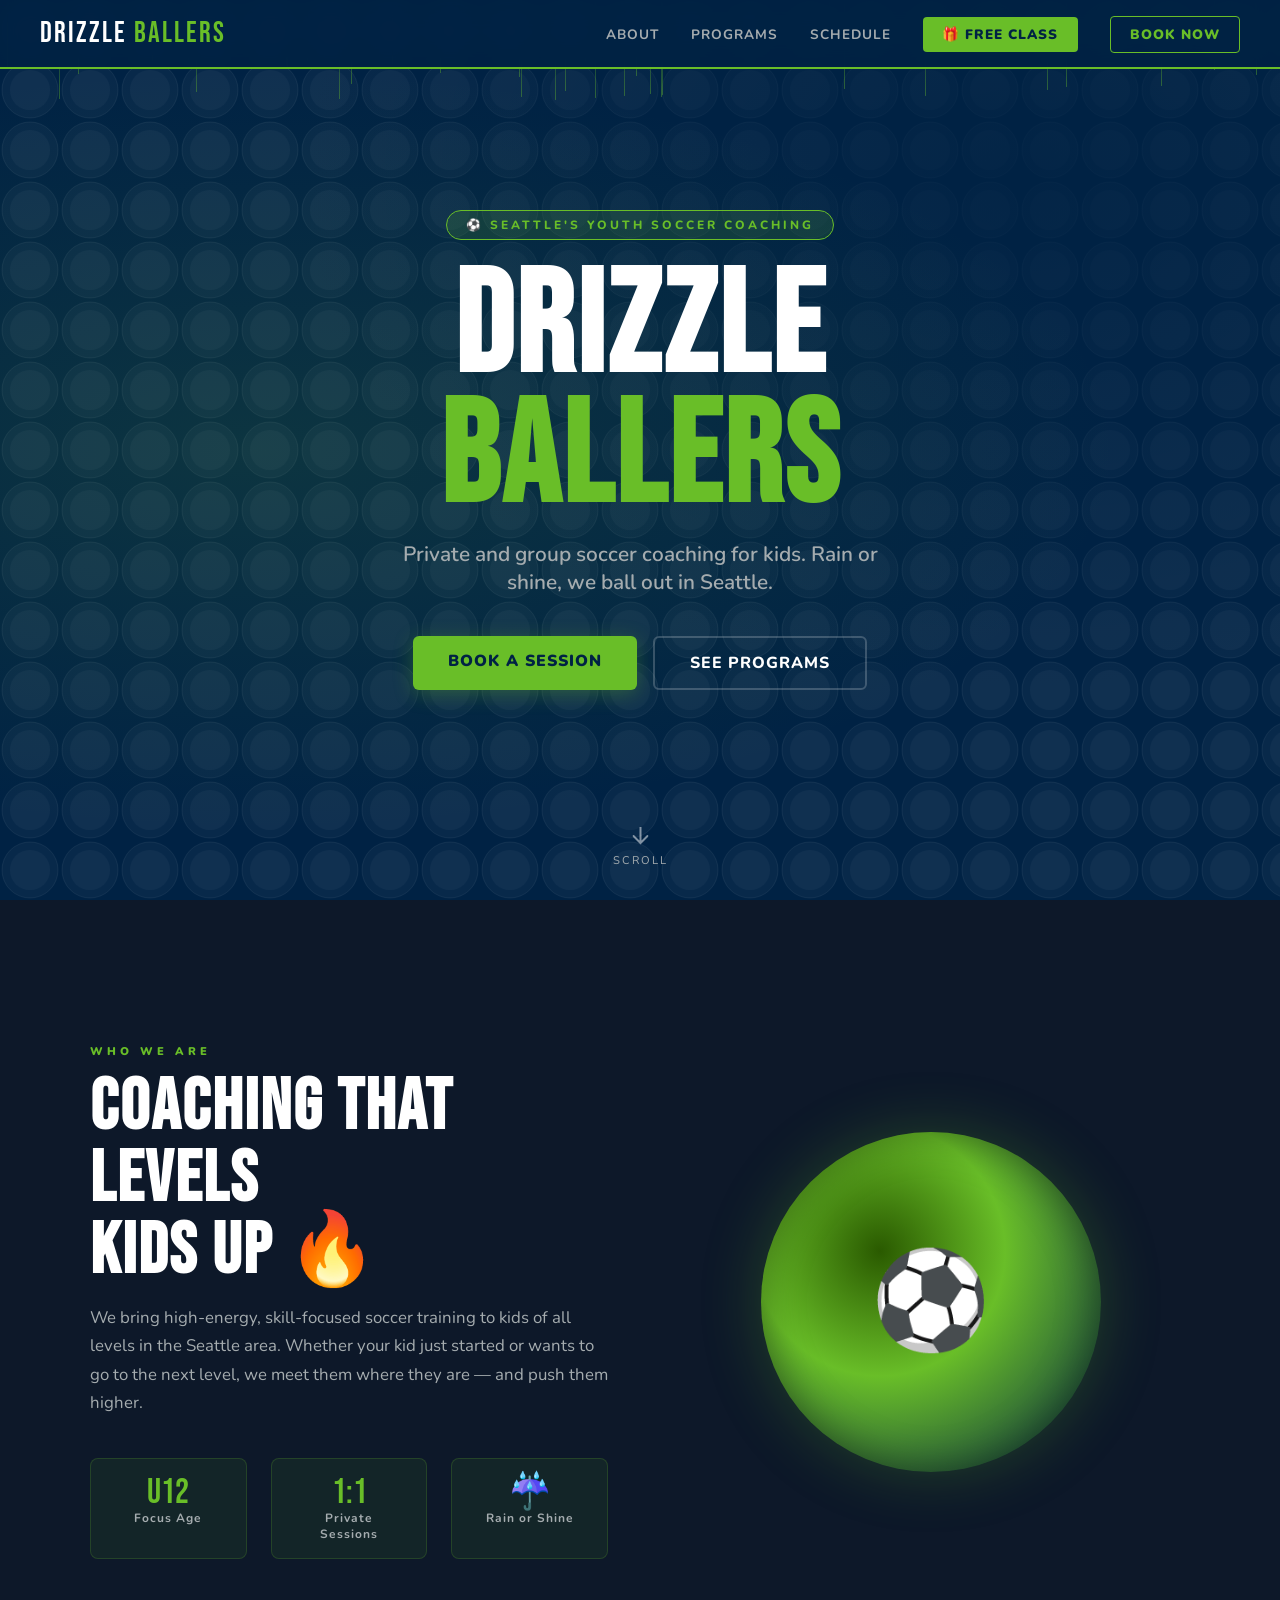
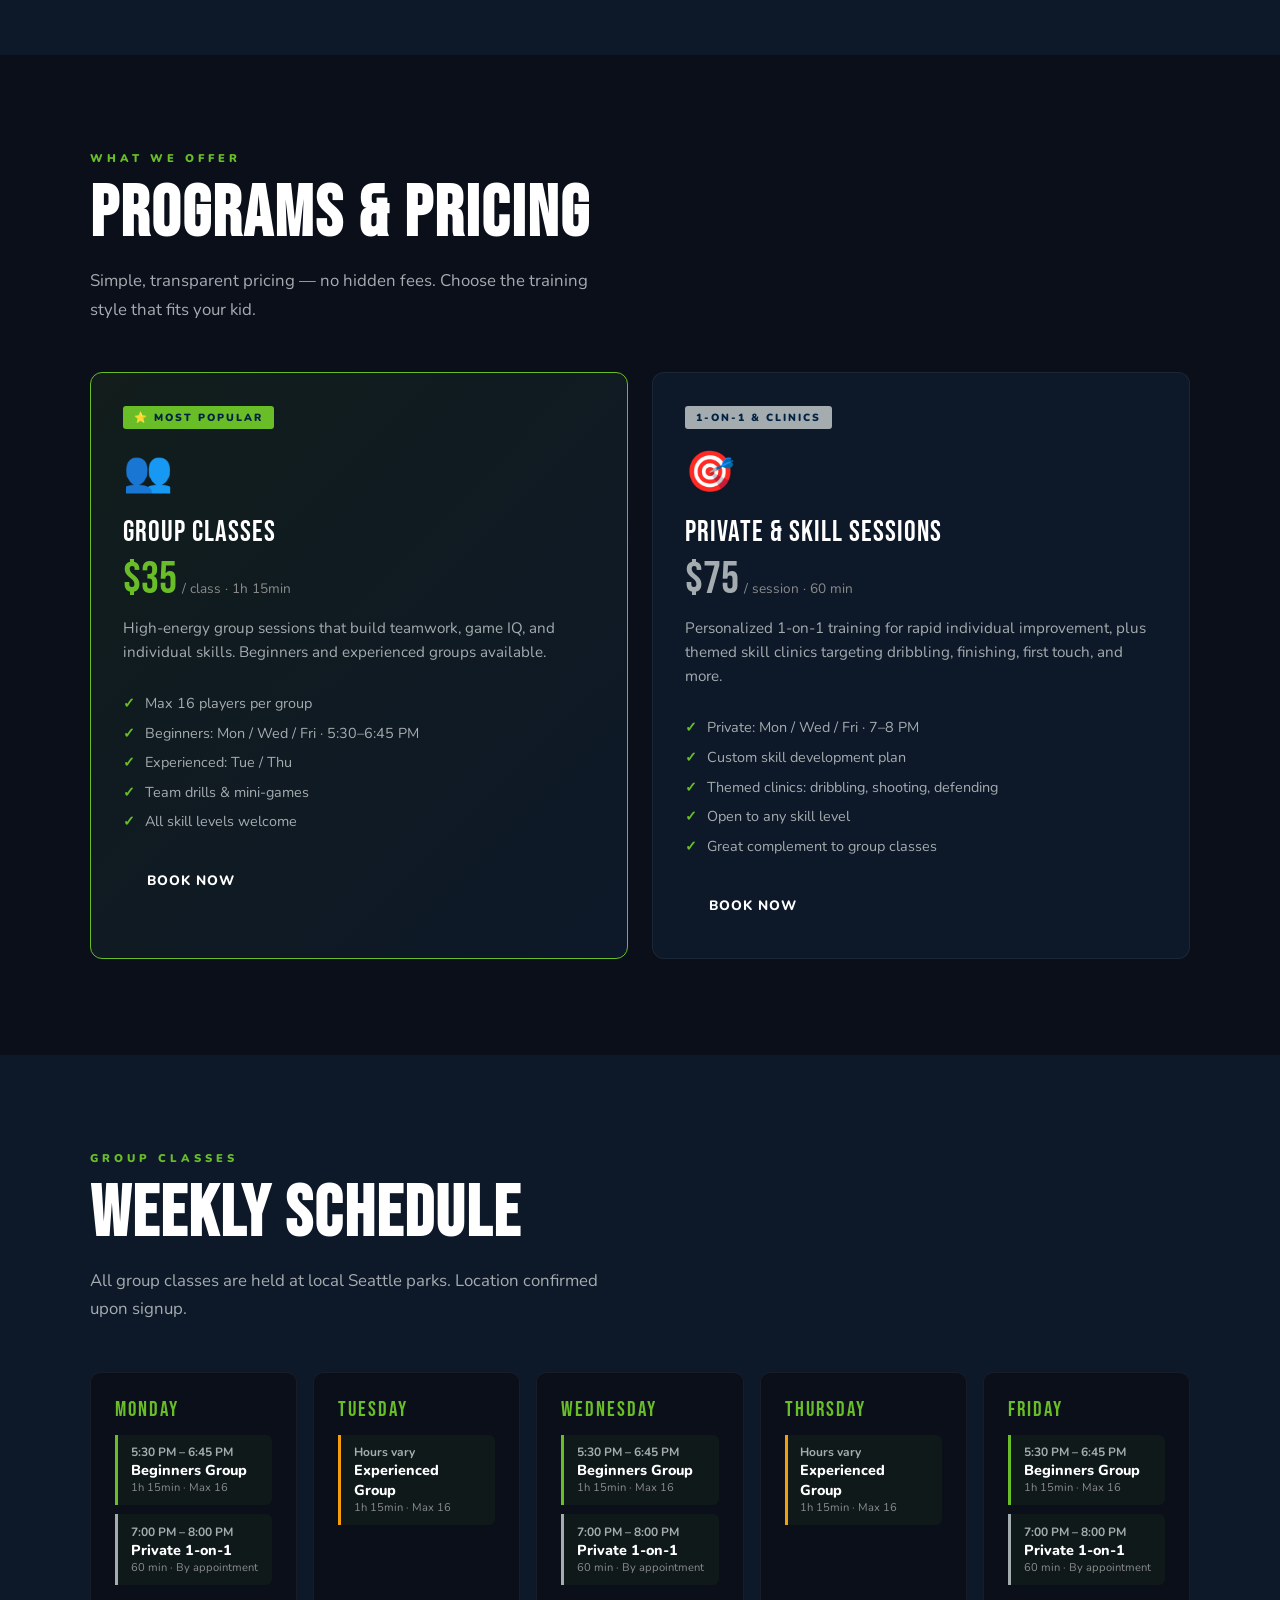
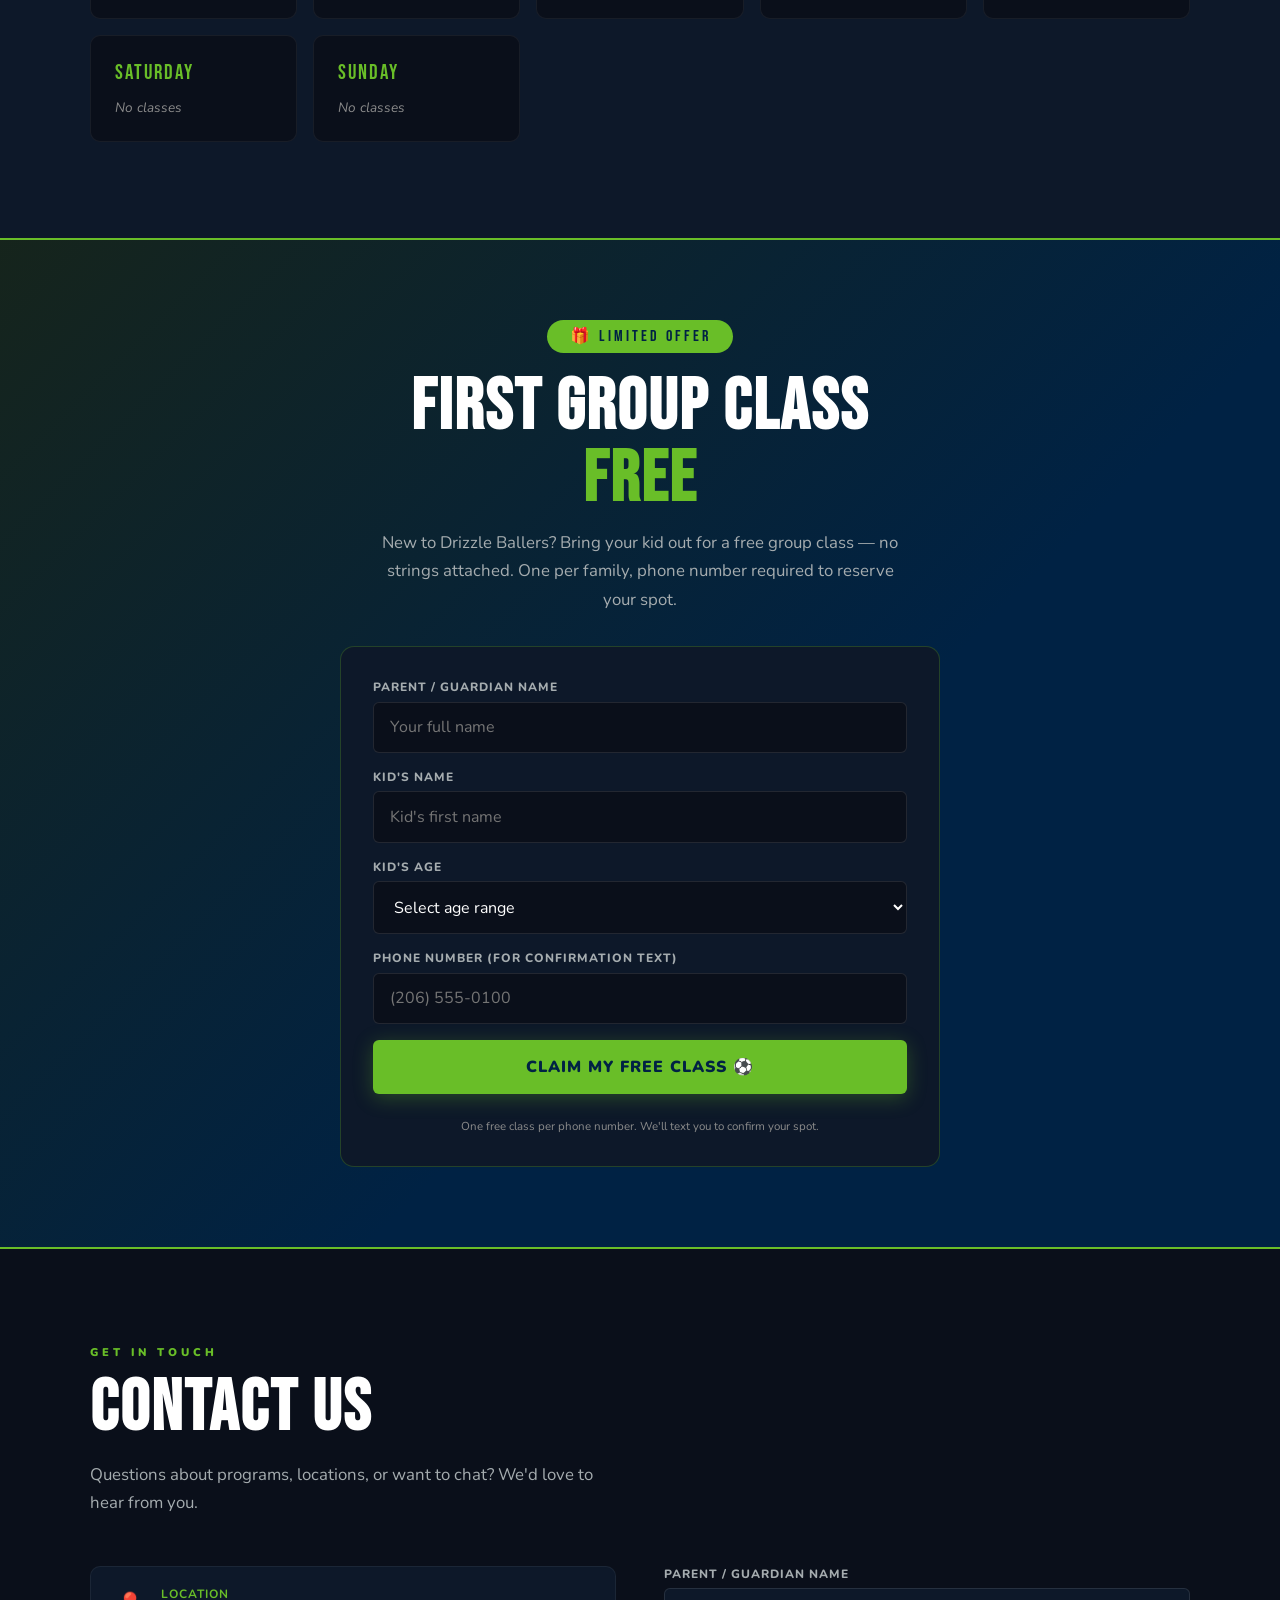
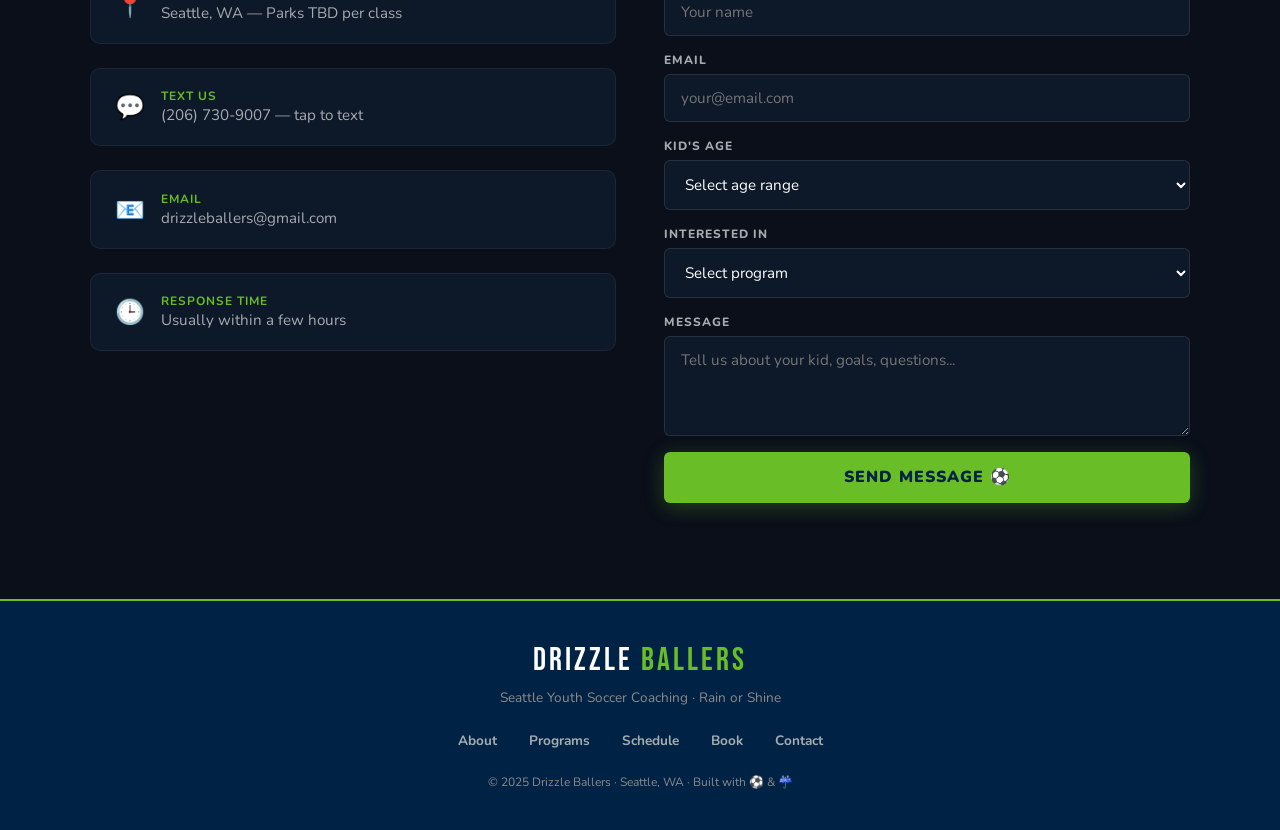
==== index.html @ 556df8e4 "editing private" ====
<!DOCTYPE html>
<html lang="en">
<head>
<meta charset="UTF-8"/>
<meta name="viewport" content="width=device-width, initial-scale=1.0"/>
<title>Drizzle Ballers | Seattle Soccer Coaching</title>
<link href="https://fonts.googleapis.com/css2?family=Bebas+Neue&family=Nunito:wght@400;600;700;800;900&display=swap" rel="stylesheet"/>
<style>
  :root {
    --navy: #002244;
    --green: #69BE28;
    --gray: #8B8B8B;
    --silver: #A5ACAF;
    --white: #FFFFFF;
    --dark: #0a0f1a;
    --card-bg: #0d1829;
  }

  * { margin: 0; padding: 0; box-sizing: border-box; }

  html { scroll-behavior: smooth; }

  body {
    font-family: 'Nunito', sans-serif;
    background: var(--dark);
    color: var(--white);
    overflow-x: hidden;
  }

  /* ── NAV ── */
  nav {
    position: fixed; top: 0; left: 0; right: 0; z-index: 100;
    display: flex; align-items: center; justify-content: space-between;
    padding: 1rem 2.5rem;
    background: rgba(0,34,68,0.92);
    backdrop-filter: blur(12px);
    border-bottom: 2px solid var(--green);
  }
  .nav-logo {
    font-family: 'Bebas Neue', sans-serif;
    font-size: 1.8rem;
    letter-spacing: 2px;
    color: var(--white);
  }
  .nav-logo span { color: var(--green); }
  .nav-links { display: flex; gap: 2rem; list-style: none; }
  .nav-links a {
    color: var(--silver);
    text-decoration: none;
    font-weight: 700;
    font-size: 0.85rem;
    letter-spacing: 1px;
    text-transform: uppercase;
    transition: color 0.2s;
  }
  .nav-links a:hover { color: var(--green); }
  .nav-cta {
    background: var(--green);
    color: var(--navy) !important;
    padding: 0.5rem 1.2rem;
    border-radius: 4px;
    font-weight: 900 !important;
  }
  .nav-cta:hover { background: #7dd62e !important; color: var(--navy) !important; }

  /* ── HERO ── */
  #hero {
    min-height: 100vh;
    display: flex; align-items: center; justify-content: center;
    position: relative;
    overflow: hidden;
    background: var(--navy);
  }

  .hero-bg {
    position: absolute; inset: 0;
    background:
      radial-gradient(ellipse at 20% 50%, rgba(105,190,40,0.12) 0%, transparent 60%),
      radial-gradient(ellipse at 80% 20%, rgba(0,34,68,0.8) 0%, transparent 50%),
      url("data:image/svg+xml,%3Csvg width='60' height='60' viewBox='0 0 60 60' xmlns='http://www.w3.org/2000/svg'%3E%3Cg fill='none' fill-rule='evenodd'%3E%3Cg fill='%23ffffff' fill-opacity='0.03'%3E%3Ccircle cx='30' cy='30' r='28' stroke='%23ffffff' stroke-opacity='0.05' stroke-width='1'/%3E%3Ccircle cx='30' cy='30' r='20'/%3E%3C/g%3E%3C/g%3E%3C/svg%3E");
  }

  /* animated rain drops */
  .rain {
    position: absolute; inset: 0; pointer-events: none; overflow: hidden;
  }
  .drop {
    position: absolute; width: 1px; background: linear-gradient(to bottom, transparent, rgba(105,190,40,0.4));
    animation: fall linear infinite;
    border-radius: 2px;
  }

  @keyframes fall {
    0% { transform: translateY(-100px); opacity: 0; }
    10% { opacity: 1; }
    90% { opacity: 0.5; }
    100% { transform: translateY(110vh); opacity: 0; }
  }

  .hero-content {
    position: relative; z-index: 2;
    text-align: center;
    padding: 2rem;
    animation: fadeUp 0.8s ease both;
  }

  @keyframes fadeUp {
    from { opacity: 0; transform: translateY(30px); }
    to { opacity: 1; transform: translateY(0); }
  }

  .hero-badge {
    display: inline-block;
    background: rgba(105,190,40,0.15);
    border: 1px solid var(--green);
    color: var(--green);
    font-size: 0.75rem;
    font-weight: 800;
    letter-spacing: 3px;
    text-transform: uppercase;
    padding: 0.4rem 1.2rem;
    border-radius: 50px;
    margin-bottom: 1.5rem;
    animation: fadeUp 0.8s 0.1s ease both;
  }

  .hero-title {
    font-family: 'Bebas Neue', sans-serif;
    font-size: clamp(4rem, 12vw, 9rem);
    line-height: 0.9;
    letter-spacing: 3px;
    margin-bottom: 1rem;
    animation: fadeUp 0.8s 0.2s ease both;
  }

  .hero-title .green { color: var(--green); }

  .hero-sub {
    font-size: clamp(1rem, 2.5vw, 1.3rem);
    color: var(--silver);
    font-weight: 600;
    max-width: 480px;
    margin: 0 auto 2.5rem;
    animation: fadeUp 0.8s 0.3s ease both;
  }

  .hero-btns {
    display: flex; gap: 1rem; justify-content: center; flex-wrap: wrap;
    animation: fadeUp 0.8s 0.4s ease both;
  }

  .btn-primary {
    background: var(--green);
    color: var(--navy);
    font-weight: 900;
    font-size: 1rem;
    padding: 0.9rem 2.2rem;
    border-radius: 6px;
    text-decoration: none;
    letter-spacing: 1px;
    text-transform: uppercase;
    transition: transform 0.2s, box-shadow 0.2s;
    box-shadow: 0 4px 20px rgba(105,190,40,0.3);
  }
  .btn-primary:hover { transform: translateY(-2px); box-shadow: 0 8px 30px rgba(105,190,40,0.45); }

  .btn-secondary {
    background: transparent;
    color: var(--white);
    font-weight: 800;
    font-size: 1rem;
    padding: 0.9rem 2.2rem;
    border-radius: 6px;
    text-decoration: none;
    letter-spacing: 1px;
    text-transform: uppercase;
    border: 2px solid rgba(255,255,255,0.2);
    transition: border-color 0.2s;
  }
  .btn-secondary:hover { border-color: var(--silver); }

  .hero-scroll {
    position: absolute; bottom: 2rem; left: 50%; transform: translateX(-50%);
    display: flex; flex-direction: column; align-items: center; gap: 0.4rem;
    color: var(--silver); font-size: 0.7rem; letter-spacing: 2px; text-transform: uppercase;
    animation: bounce 2s infinite;
  }
  @keyframes bounce {
    0%, 100% { transform: translateX(-50%) translateY(0); }
    50% { transform: translateX(-50%) translateY(6px); }
  }
  .hero-scroll svg { opacity: 0.5; }

  /* ── SECTION BASE ── */
  section { padding: 6rem 2rem; }
  .section-label {
    font-size: 0.7rem;
    font-weight: 900;
    letter-spacing: 4px;
    text-transform: uppercase;
    color: var(--green);
    margin-bottom: 0.8rem;
  }
  .section-title {
    font-family: 'Bebas Neue', sans-serif;
    font-size: clamp(2.5rem, 6vw, 4.5rem);
    line-height: 1;
    letter-spacing: 2px;
    margin-bottom: 1rem;
  }
  .section-sub {
    color: var(--silver);
    font-size: 1.05rem;
    max-width: 520px;
    line-height: 1.7;
  }
  .container { max-width: 1100px; margin: 0 auto; }

  /* ── ABOUT ── */
  #about { background: var(--card-bg); }
  .about-grid {
    display: grid;
    grid-template-columns: 1fr 1fr;
    gap: 4rem;
    align-items: center;
    margin-top: 3rem;
  }
  .about-visual {
    position: relative;
  }
  .about-ball {
    width: 100%;
    max-width: 340px;
    aspect-ratio: 1;
    border-radius: 50%;
    background: radial-gradient(circle at 35% 35%, #2a5a00, #69BE28 40%, #002244);
    display: flex; align-items: center; justify-content: center;
    font-size: 6rem;
    box-shadow: 0 0 60px rgba(105,190,40,0.25), inset 0 0 40px rgba(0,0,0,0.4);
    margin: 0 auto;
    position: relative;
    animation: spin-slow 20s linear infinite;
  }
  @keyframes spin-slow {
    from { transform: rotate(0deg); }
    to { transform: rotate(360deg); }
  }
  .about-stat-strip {
    display: flex; gap: 1.5rem; margin-top: 2.5rem; flex-wrap: wrap;
  }
  .stat-chip {
    background: rgba(105,190,40,0.08);
    border: 1px solid rgba(105,190,40,0.2);
    border-radius: 8px;
    padding: 1rem 1.5rem;
    text-align: center;
    flex: 1; min-width: 100px;
  }
  .stat-num {
    font-family: 'Bebas Neue', sans-serif;
    font-size: 2.2rem;
    color: var(--green);
    line-height: 1;
  }
  .stat-label { font-size: 0.75rem; color: var(--silver); font-weight: 700; letter-spacing: 1px; }

  /* ── PROGRAMS ── */
  #programs { background: var(--dark); }
  .programs-grid {
    display: grid;
    grid-template-columns: repeat(auto-fit, minmax(300px, 1fr));
    gap: 1.5rem;
    margin-top: 3rem;
  }
  .program-card {
    background: var(--card-bg);
    border: 1px solid rgba(255,255,255,0.06);
    border-radius: 12px;
    padding: 2rem;
    position: relative;
    overflow: hidden;
    transition: transform 0.2s, border-color 0.2s;
  }
  .program-card:hover { transform: translateY(-4px); border-color: rgba(105,190,40,0.3); }
  .program-card.featured {
    border-color: var(--green);
    background: linear-gradient(135deg, rgba(105,190,40,0.08), var(--card-bg));
  }
  .program-tag {
    display: inline-block;
    background: var(--green);
    color: var(--navy);
    font-size: 0.65rem;
    font-weight: 900;
    letter-spacing: 2px;
    text-transform: uppercase;
    padding: 0.25rem 0.7rem;
    border-radius: 3px;
    margin-bottom: 1rem;
  }
  .program-tag.gray { background: var(--silver); }
  .program-icon { font-size: 2.5rem; margin-bottom: 1rem; }
  .program-name {
    font-family: 'Bebas Neue', sans-serif;
    font-size: 1.8rem;
    letter-spacing: 1px;
    margin-bottom: 0.5rem;
  }
  .program-desc { color: var(--silver); font-size: 0.95rem; line-height: 1.6; margin-bottom: 1.5rem; }
  .program-features { list-style: none; margin-bottom: 1.5rem; }
  .program-features li {
    color: var(--silver);
    font-size: 0.9rem;
    padding: 0.3rem 0;
    padding-left: 1.4rem;
    position: relative;
  }
  .program-features li::before { content: '✓'; position: absolute; left: 0; color: var(--green); font-weight: 900; }

  /* ── SCHEDULE ── */
  #schedule { background: var(--card-bg); }
  .schedule-grid {
    display: grid;
    grid-template-columns: repeat(auto-fit, minmax(200px, 1fr));
    gap: 1rem;
    margin-top: 3rem;
  }
  .schedule-day {
    background: var(--dark);
    border: 1px solid rgba(255,255,255,0.06);
    border-radius: 10px;
    padding: 1.5rem;
    transition: border-color 0.2s;
  }
  .schedule-day:hover { border-color: rgba(105,190,40,0.3); }
  .day-name {
    font-family: 'Bebas Neue', sans-serif;
    font-size: 1.3rem;
    letter-spacing: 2px;
    color: var(--green);
    margin-bottom: 0.8rem;
  }
  .class-slot {
    background: rgba(105,190,40,0.06);
    border-left: 3px solid var(--green);
    padding: 0.6rem 0.8rem;
    border-radius: 0 6px 6px 0;
    margin-bottom: 0.6rem;
  }
  .slot-time { font-size: 0.75rem; color: var(--silver); font-weight: 700; }
  .slot-name { font-size: 0.9rem; font-weight: 800; }
  .slot-age { font-size: 0.7rem; color: var(--gray); }
  .no-class { color: var(--gray); font-size: 0.85rem; font-style: italic; }

  /* ── PRICING ── */
  #pricing { background: var(--dark); }
  .pricing-grid {
    display: grid;
    grid-template-columns: repeat(auto-fit, minmax(260px, 1fr));
    gap: 1.5rem;
    margin-top: 3rem;
  }
  .pricing-card {
    background: var(--card-bg);
    border: 1px solid rgba(255,255,255,0.06);
    border-radius: 12px;
    padding: 2rem;
    text-align: center;
    position: relative;
    transition: transform 0.2s, border-color 0.2s;
  }
  .pricing-card:hover { transform: translateY(-4px); }
  .pricing-card.popular {
    border-color: var(--green);
    background: linear-gradient(135deg, rgba(105,190,40,0.1), var(--card-bg));
  }
  .popular-badge {
    position: absolute; top: -12px; left: 50%; transform: translateX(-50%);
    background: var(--green); color: var(--navy);
    font-size: 0.65rem; font-weight: 900; letter-spacing: 2px; text-transform: uppercase;
    padding: 0.25rem 1rem; border-radius: 50px;
  }
  .pricing-name {
    font-family: 'Bebas Neue', sans-serif;
    font-size: 1.6rem; letter-spacing: 2px;
    margin-bottom: 0.5rem;
  }
  .pricing-price {
    font-family: 'Bebas Neue', sans-serif;
    font-size: 3.5rem;
    color: var(--green);
    line-height: 1;
    margin-bottom: 0.3rem;
  }
  .pricing-price span { font-size: 1.5rem; }
  .pricing-period { color: var(--gray); font-size: 0.8rem; margin-bottom: 1.5rem; }
  .pricing-list { list-style: none; margin-bottom: 2rem; text-align: left; }
  .pricing-list li {
    padding: 0.4rem 0;
    padding-left: 1.4rem;
    position: relative;
    color: var(--silver);
    font-size: 0.9rem;
  }
  .pricing-list li::before { content: '⚽'; position: absolute; left: 0; font-size: 0.75rem; top: 0.45rem; }

  /* ── BOOKING ── */
  #book { background: var(--card-bg); }
  .book-inner {
    margin-top: 3rem;
    background: var(--dark);
    border: 1px solid rgba(105,190,40,0.2);
    border-radius: 16px;
    padding: 2.5rem;
    max-width: 720px;
  }
  .calendly-placeholder {
    background: rgba(105,190,40,0.04);
    border: 2px dashed rgba(105,190,40,0.3);
    border-radius: 10px;
    padding: 4rem 2rem;
    text-align: center;
    color: var(--silver);
  }
  .calendly-placeholder .icon { font-size: 3rem; margin-bottom: 1rem; }
  .calendly-placeholder p { margin-bottom: 1.5rem; line-height: 1.6; }

  /* ── CONTACT ── */
  #contact { background: var(--dark); }
  .contact-grid {
    display: grid;
    grid-template-columns: 1fr 1fr;
    gap: 3rem;
    margin-top: 3rem;
    align-items: start;
  }
  .contact-info { display: flex; flex-direction: column; gap: 1.5rem; }
  .contact-item {
    display: flex; align-items: center; gap: 1rem;
    padding: 1.2rem 1.5rem;
    background: var(--card-bg);
    border: 1px solid rgba(255,255,255,0.06);
    border-radius: 10px;
    transition: border-color 0.2s;
  }
  .contact-item:hover { border-color: rgba(105,190,40,0.3); }
  .contact-icon { font-size: 1.5rem; }
  .contact-text strong { display: block; font-size: 0.75rem; color: var(--green); letter-spacing: 1px; text-transform: uppercase; }
  .contact-text span { font-size: 0.95rem; color: var(--silver); }

  .contact-form { display: flex; flex-direction: column; gap: 1rem; }
  .form-group { display: flex; flex-direction: column; gap: 0.4rem; }
  .form-group label { font-size: 0.75rem; font-weight: 800; letter-spacing: 1px; text-transform: uppercase; color: var(--silver); }
  .form-group input,
  .form-group textarea,
  .form-group select {
    background: var(--card-bg);
    border: 1px solid rgba(255,255,255,0.1);
    border-radius: 6px;
    padding: 0.8rem 1rem;
    color: var(--white);
    font-family: 'Nunito', sans-serif;
    font-size: 0.95rem;
    transition: border-color 0.2s;
    outline: none;
  }
  .form-group input:focus,
  .form-group textarea:focus,
  .form-group select:focus { border-color: var(--green); }
  .form-group select option { background: var(--card-bg); }
  .form-group textarea { resize: vertical; min-height: 100px; }

  /* ── BOOK TABS ── */
  .book-tabs {
    display: flex; gap: 0.75rem; flex-wrap: wrap;
    margin: 2.5rem 0 0;
  }
  .book-tab {
    background: var(--card-bg);
    border: 1px solid rgba(255,255,255,0.08);
    color: var(--silver);
    padding: 0.7rem 1.3rem;
    border-radius: 8px;
    font-family: 'Nunito', sans-serif;
    font-size: 0.88rem;
    font-weight: 800;
    cursor: pointer;
    transition: all 0.2s;
    letter-spacing: 0.3px;
  }
  .book-tab:hover { border-color: var(--green); color: var(--white); }
  .book-tab.active { background: var(--green); color: var(--navy); border-color: var(--green); }


  .tab-panel { margin-top: 1.5rem; }
  .tab-info {
    background: var(--card-bg);
    border: 1px solid rgba(255,255,255,0.06);
    border-radius: 10px;
    padding: 1.2rem 1.5rem;
    margin-bottom: 1rem;
    display: flex; align-items: center; gap: 1.2rem; flex-wrap: wrap;
  }
  .tab-badge {
    background: rgba(105,190,40,0.1);
    border: 1px solid rgba(105,190,40,0.25);
    color: var(--green);
    font-size: 0.75rem;
    font-weight: 800;
    letter-spacing: 0.5px;
    padding: 0.3rem 0.9rem;
    border-radius: 50px;
    white-space: nowrap;
  }
  .tab-info p { color: var(--silver); font-size: 0.9rem; line-height: 1.5; }



  /* ── LEVEL SELECTOR ── */
  .level-btn {
    flex: 1; min-width: 140px;
    background: var(--card-bg);
    border: 1px solid rgba(255,255,255,0.08);
    border-radius: 10px;
    color: var(--silver);
    padding: 1rem 0.8rem;
    font-family: 'Nunito', sans-serif;
    font-size: 0.9rem;
    font-weight: 800;
    cursor: pointer;
    transition: all 0.2s;
    line-height: 1.3;
  }
  .level-btn:hover { border-color: var(--green); color: var(--white); }
  .level-btn.active {
    background: rgba(105,190,40,0.12);
    border-color: var(--green);
    color: var(--green);
  }

  /* ── BOOKING STEPS ── */
  .booking-step {
    animation: fadeIn 0.3s ease;
  }
  @keyframes fadeIn {
    from { opacity: 0; transform: translateY(-8px); }
    to { opacity: 1; transform: translateY(0); }
  }

  .summary-box {
    background: var(--dark);
    border: 1px solid rgba(255,255,255,0.06);
    border-radius: 10px;
    padding: 1rem 1.2rem;
    margin-bottom: 1rem;
  }

  /* ── KID COUNTER ── */
  .kid-counter {
    background: rgba(105,190,40,0.06);
    border: 1px solid rgba(105,190,40,0.2);
    border-radius: 10px;
    padding: 1rem 1.2rem;
    margin-top: 1.2rem;
    display: flex;
    align-items: center;
    justify-content: space-between;
    flex-wrap: wrap;
    gap: 0.8rem;
  }
  .kid-counter-label {
    font-size: 0.82rem;
    font-weight: 800;
    color: var(--silver);
    letter-spacing: 0.5px;
    text-transform: uppercase;
  }
  .kid-counter-controls {
    display: flex;
    align-items: center;
    gap: 0.8rem;
  }
  .kc-btn {
    width: 32px; height: 32px;
    border-radius: 50%;
    border: 2px solid var(--green);
    background: transparent;
    color: var(--green);
    font-size: 1.2rem;
    font-weight: 900;
    cursor: pointer;
    display: flex; align-items: center; justify-content: center;
    transition: background 0.2s, color 0.2s;
    line-height: 1;
    font-family: 'Nunito', sans-serif;
  }
  .kc-btn:hover { background: var(--green); color: var(--navy); }
  .kc-btn:disabled { border-color: var(--gray); color: var(--gray); cursor: not-allowed; }
  .kc-btn:disabled:hover { background: transparent; color: var(--gray); }
  .kc-count {
    font-family: 'Bebas Neue', sans-serif;
    font-size: 1.8rem;
    color: var(--white);
    min-width: 28px;
    text-align: center;
    line-height: 1;
  }
  .kc-total {
    font-size: 0.9rem;
    color: var(--silver);
  }
  .kc-total strong {
    color: var(--green);
    font-size: 1.1rem;
  }

  /* ── FREE SESSION ── */
  #free-session {
    background: linear-gradient(135deg, rgba(105,190,40,0.12) 0%, var(--navy) 60%);
    border-top: 2px solid var(--green);
    border-bottom: 2px solid var(--green);
    padding: 5rem 2rem;
  }
  .free-session-inner {
    max-width: 600px;
    margin: 0 auto;
    text-align: center;
  }
  .free-badge {
    display: inline-block;
    background: var(--green);
    color: var(--navy);
    font-family: 'Bebas Neue', sans-serif;
    font-size: 1rem;
    letter-spacing: 3px;
    padding: 0.4rem 1.4rem;
    border-radius: 50px;
    margin-bottom: 1.2rem;
  }
  .free-session-inner .section-title { margin-bottom: 0.8rem; }
  .free-session-inner .section-sub { margin: 0 auto 2rem; text-align: center; }
  .free-form {
    display: flex;
    flex-direction: column;
    gap: 1rem;
    background: var(--card-bg);
    border: 1px solid rgba(105,190,40,0.25);
    border-radius: 14px;
    padding: 2rem;
    text-align: left;
  }
  .free-form .form-group label { color: var(--silver); }
  .free-form .form-group input,
  .free-form .form-group select {
    background: var(--dark);
    border: 1px solid rgba(255,255,255,0.1);
    border-radius: 6px;
    padding: 0.85rem 1rem;
    color: var(--white);
    font-family: 'Nunito', sans-serif;
    font-size: 1rem;
    outline: none;
    width: 100%;
    transition: border-color 0.2s;
  }
  .free-form .form-group input:focus,
  .free-form .form-group select:focus { border-color: var(--green); }
  .free-form .form-group select option { background: var(--dark); }
  #free-msg {
    font-size: 0.9rem;
    padding: 0.8rem 1rem;
    border-radius: 6px;
    display: none;
    font-weight: 700;
    text-align: center;
  }
  #free-msg.success { background: rgba(105,190,40,0.15); color: var(--green); border: 1px solid var(--green); display: block; }
  #free-msg.error { background: rgba(220,50,50,0.12); color: #f87171; border: 1px solid #f87171; display: block; }
  .fine-print { font-size: 0.72rem; color: var(--gray); text-align: center; margin-top: 0.5rem; }

  /* ── FOOTER ── */
  footer {
    background: var(--navy);
    border-top: 2px solid var(--green);
    padding: 2.5rem 2rem;
    text-align: center;
  }
  .footer-logo {
    font-family: 'Bebas Neue', sans-serif;
    font-size: 2rem;
    letter-spacing: 3px;
    margin-bottom: 0.5rem;
  }
  .footer-logo span { color: var(--green); }
  .footer-sub { color: var(--gray); font-size: 0.85rem; }
  .footer-links { display: flex; justify-content: center; gap: 2rem; margin: 1.5rem 0; flex-wrap: wrap; }
  .footer-links a { color: var(--silver); text-decoration: none; font-size: 0.85rem; font-weight: 700; transition: color 0.2s; }
  .footer-links a:hover { color: var(--green); }
  .footer-copy { color: var(--gray); font-size: 0.75rem; margin-top: 1rem; }

  /* ── RESPONSIVE ── */
  @media (max-width: 768px) {
    nav { padding: 1rem 1.2rem; }
    .nav-links { display: none; }
    .about-grid, .contact-grid { grid-template-columns: 1fr; }
    .about-visual { order: -1; }
    .about-ball { max-width: 200px; }
  }
</style>
</head>
<body>

<!-- NAV -->
<nav>
  <a href="https://laghoyos.github.io/drizzle-ballers/" class="nav-logo" style="text-decoration:none;color:inherit;">Drizzle <span>Ballers</span></a>
  <ul class="nav-links">
    <li><a href="#about">About</a></li>
    <li><a href="#programs">Programs</a></li>
    <li><a href="#schedule">Schedule</a></li>
    <li><a href="#free-session" class="nav-cta">🎁 Free Class</a></li>
    <li><a href="#programs" class="nav-cta" style="background:transparent;border:1px solid var(--green);color:var(--green)!important;">Book Now</a></li>
  </ul>
</nav>

<!-- HERO -->
<section id="hero">
  <div class="hero-bg"></div>
  <div class="rain" id="rain"></div>
  <div class="hero-content">
    <div class="hero-badge">⚽ Seattle's Youth Soccer Coaching</div>
    <h1 class="hero-title">
      DRIZZLE<br><span class="green">BALLERS</span>
    </h1>
    <p class="hero-sub">Private and group soccer coaching for kids. Rain or shine, we ball out in Seattle.</p>
    <div class="hero-btns">
      <a href="#programs" class="btn-primary">Book a Session</a>
      <a href="#programs" class="btn-secondary">See Programs</a>
    </div>
  </div>
  <div class="hero-scroll">
    <svg width="16" height="20" viewBox="0 0 16 20" fill="none"><path d="M8 0v16M1 9l7 7 7-7" stroke="#fff" stroke-width="2" stroke-linecap="round"/></svg>
    Scroll
  </div>
</section>

<!-- ABOUT -->
<section id="about">
  <div class="container">
    <div class="about-grid">
      <div>
        <div class="section-label">Who We Are</div>
        <h2 class="section-title">COACHING THAT LEVELS<br>KIDS UP 🔥</h2>
        <p class="section-sub">We bring high-energy, skill-focused soccer training to kids of all levels in the Seattle area. Whether your kid just started or wants to go to the next level, we meet them where they are — and push them higher.</p>
        <div class="about-stat-strip">
          <div class="stat-chip">
            <div class="stat-num">U12</div>
            <div class="stat-label">Focus Age</div>
          </div>
          <div class="stat-chip">
            <div class="stat-num">1:1</div>
            <div class="stat-label">Private Sessions</div>
          </div>
          <div class="stat-chip">
            <div class="stat-num">☔</div>
            <div class="stat-label">Rain or Shine</div>
          </div>
        </div>
      </div>
      <div class="about-visual">
        <div class="about-ball">⚽</div>
      </div>
    </div>
  </div>
</section>

<!-- PROGRAMS -->
<section id="programs">
  <div class="container">
    <div class="section-label">What We Offer</div>
    <h2 class="section-title">PROGRAMS & PRICING</h2>
    <p class="section-sub">Simple, transparent pricing — no hidden fees. Choose the training style that fits your kid.</p>
    <div class="programs-grid">

      <div class="program-card featured">
        <div class="program-tag">⭐ Most Popular</div>
        <div class="program-icon">👥</div>
        <div class="program-name">Group Classes</div>
        <div style="display:flex;align-items:baseline;gap:0.3rem;margin-bottom:0.8rem;">
          <span class="program-price" style="font-family:'Bebas Neue',sans-serif;font-size:2.8rem;color:var(--green);line-height:1;">$35</span>
          <span style="color:var(--gray);font-size:0.85rem;">/ class · 1h 15min</span>
        </div>
        <p class="program-desc">High-energy group sessions that build teamwork, game IQ, and individual skills. Beginners and experienced groups available.</p>
        <ul class="program-features">
          <li>Max 16 players per group</li>
          <li>Beginners: Mon / Wed / Fri · 5:30–6:45 PM</li>
          <li>Experienced: Tue / Thu</li>
          <li>Team drills & mini-games</li>
          <li>All skill levels welcome</li>
        </ul>

        <!-- Book Now button (initially visible) -->
        <div id="group-book-btn-container" class="booking-step">
          <button onclick="showGroupBooking()" class="btn-secondary" style="display:inline-block;font-size:0.85rem;padding:0.7rem 1.5rem;border:none;cursor:pointer;font-family:'Nunito',sans-serif;">Book Now</button>
        </div>

        <!-- Kid counter + Level selector widget -->
        <div id="booking-step-1" class="booking-step" style="display:none;">
          <div class="kid-counter">
            <div class="kid-counter-label">How many kids?</div>
            <div class="kid-counter-controls">
              <button class="kc-btn" onclick="changeKids(-1)">−</button>
              <span class="kc-count" id="kc-count">1</span>
              <button class="kc-btn" onclick="changeKids(1)">+</button>
            </div>
            <div class="kc-total">Total: <strong id="kc-total">$35</strong><span id="kc-savings" style="color:var(--green);font-size:0.8rem;font-weight:800;margin-left:0.4rem;"></span></div>
          </div>

          <div style="margin-top:1.5rem;padding-top:1.5rem;border-top:1px solid rgba(255,255,255,0.06);">
            <div style="font-size:0.82rem;font-weight:800;color:var(--silver);letter-spacing:0.5px;text-transform:uppercase;margin-bottom:1rem;">Choose Level</div>
            <div style="display:flex;gap:0.8rem;flex-wrap:wrap;">
              <button onclick="setLevelAndShowCalendly('beginners')" id="btn-beginners" class="level-btn active">
                ⭐ Beginners<br><span style="font-size:0.7rem;color:var(--gray);">Mon/Wed/Fri 5:30–6:45 PM</span>
              </button>
              <button onclick="setLevelAndShowCalendly('experienced')" id="btn-experienced" class="level-btn">
                🔥 Experienced<br><span style="font-size:0.7rem;color:var(--gray);">Tue/Thu</span>
              </button>
            </div>
          </div>
        </div>

        <!-- Calendly widget + Payment -->
        <div id="booking-step-2" class="booking-step" style="display:none;">
          <div style="font-size:0.75rem;color:var(--gray);text-transform:uppercase;letter-spacing:1px;margin-bottom:1rem;font-weight:800;">Select Your Time — <span id="level-display">Beginners</span></div>
          
          <!-- Beginners widget -->
          <div id="calendly-beginners" style="display:none;">
            <div class="calendly-inline-widget" data-url="https://calendly.com/drizzleballers/beginners" style="min-width:320px;height:600px;"></div>
          </div>
          
          <!-- Experienced widget -->
          <div id="calendly-experienced" style="display:none;">
            <div class="calendly-inline-widget" data-url="https://calendly.com/drizzleballers/experienced" style="min-width:320px;height:600px;"></div>
          </div>
          
          <!-- Payment button (appears after booking) -->
          <div id="payment-button-container" style="display:none;margin-top:1rem;">
            <div style="background:rgba(105,190,40,0.1);border:1px solid var(--green);border-radius:10px;padding:1rem;margin-bottom:1rem;">
              <div style="color:var(--green);font-weight:800;margin-bottom:0.5rem;">✓ Booking Confirmed!</div>
              <div style="color:var(--gray);font-size:0.85rem;">Kids: <strong id="confirm-kids">1</strong> · Total: <strong id="confirm-total">$35</strong></div>
            </div>
            <a id="stripe-payment-btn" href="#" target="_blank" class="btn-primary" style="display:block;font-size:0.9rem;padding:0.85rem 1.5rem;text-align:center;border:none;cursor:pointer;font-family:'Nunito',sans-serif;">💳 Complete Payment →</a>
            <button onclick="backToLevel()" class="btn-secondary" style="display:block;width:100%;font-size:0.85rem;padding:0.65rem 1.5rem;text-align:center;margin-top:0.6rem;border:none;cursor:pointer;font-family:'Nunito',sans-serif;">← Change Level</button>
          </div>
        </div>
      </div>

      <div class="program-card">
        <div class="program-tag gray">1-on-1 & Clinics</div>
        <div class="program-icon">🎯</div>
        <div class="program-name">Private & Skill Sessions</div>
        <div style="display:flex;align-items:baseline;gap:0.3rem;margin-bottom:0.8rem;">
          <span class="program-price" style="font-family:'Bebas Neue',sans-serif;font-size:2.8rem;color:var(--silver);line-height:1;">$75</span>
          <span style="color:var(--gray);font-size:0.85rem;">/ session · 60 min</span>
        </div>
        <p class="program-desc">Personalized 1-on-1 training for rapid individual improvement, plus themed skill clinics targeting dribbling, finishing, first touch, and more.</p>
        <ul class="program-features">
          <li>Private: Mon / Wed / Fri · 7–8 PM</li>
          <li>Custom skill development plan</li>
          <li>Themed clinics: dribbling, shooting, defending</li>
          <li>Open to any skill level</li>
          <li>Great complement to group classes</li>
        </ul>
        <div id="private-book-btn-container">
          <button onclick="showPrivateBooking()" class="btn-secondary" style="display:inline-block;font-size:0.85rem;padding:0.7rem 1.5rem;border:none;cursor:pointer;font-family:'Nunito',sans-serif;">Book Now</button>
        </div>

        <div id="private-booking-step" class="booking-step" style="display:none;">
          <div style="font-size:0.75rem;color:var(--gray);text-transform:uppercase;letter-spacing:1px;margin-bottom:1rem;font-weight:800;">Select Your Time — Private Session</div>
          <div id="calendly-private">
            <div class="calendly-inline-widget" data-url="https://calendly.com/drizzleballers/private" style="min-width:320px;height:600px;"></div>
          </div>

          <div id="private-payment-container" style="display:none;margin-top:1rem;">
            <div style="background:rgba(105,190,40,0.1);border:1px solid var(--green);border-radius:10px;padding:1rem;margin-bottom:1rem;">
              <div style="color:var(--green);font-weight:800;margin-bottom:0.5rem;">✓ Booking Confirmed!</div>
              <div style="color:var(--gray);font-size:0.85rem;">Private Session · <strong style="color:var(--white);">$75</strong></div>
            </div>
            <a id="stripe-private-btn" href="https://buy.stripe.com/test_5kQfZgbnT2OQfwQ6I98N200" target="_blank" class="btn-primary" style="display:block;font-size:0.9rem;padding:0.85rem 1.5rem;text-align:center;border:none;cursor:pointer;font-family:'Nunito',sans-serif;">💳 Complete Payment →</a>
            <button onclick="resetPrivateBooking()" class="btn-secondary" style="display:block;width:100%;font-size:0.85rem;padding:0.65rem 1.5rem;text-align:center;margin-top:0.6rem;border:none;cursor:pointer;font-family:'Nunito',sans-serif;">← Change Time</button>
          </div>
        </div>
      </div>

    </div>
  </div>
</section>

<!-- SCHEDULE -->
<section id="schedule">
  <div class="container">
    <div class="section-label">Group Classes</div>
    <h2 class="section-title">WEEKLY SCHEDULE</h2>
    <p class="section-sub">All group classes are held at local Seattle parks. Location confirmed upon signup.</p>
    <div class="schedule-grid">

      <div class="schedule-day">
        <div class="day-name">Monday</div>
        <div class="class-slot">
          <div class="slot-time">5:30 PM – 6:45 PM</div>
          <div class="slot-name">Beginners Group</div>
          <div class="slot-age">1h 15min · Max 16</div>
        </div>
        <div class="class-slot" style="border-left-color:var(--silver);">
          <div class="slot-time">7:00 PM – 8:00 PM</div>
          <div class="slot-name">Private 1-on-1</div>
          <div class="slot-age">60 min · By appointment</div>
        </div>
      </div>

      <div class="schedule-day">
        <div class="day-name">Tuesday</div>
        <div class="class-slot" style="border-left-color:#f59e0b;">
          <div class="slot-time">Hours vary</div>
          <div class="slot-name">Experienced Group</div>
          <div class="slot-age">1h 15min · Max 16</div>
        </div>
      </div>

      <div class="schedule-day">
        <div class="day-name">Wednesday</div>
        <div class="class-slot">
          <div class="slot-time">5:30 PM – 6:45 PM</div>
          <div class="slot-name">Beginners Group</div>
          <div class="slot-age">1h 15min · Max 16</div>
        </div>
        <div class="class-slot" style="border-left-color:var(--silver);">
          <div class="slot-time">7:00 PM – 8:00 PM</div>
          <div class="slot-name">Private 1-on-1</div>
          <div class="slot-age">60 min · By appointment</div>
        </div>
      </div>

      <div class="schedule-day">
        <div class="day-name">Thursday</div>
        <div class="class-slot" style="border-left-color:#f59e0b;">
          <div class="slot-time">Hours vary</div>
          <div class="slot-name">Experienced Group</div>
          <div class="slot-age">1h 15min · Max 16</div>
        </div>
      </div>

      <div class="schedule-day">
        <div class="day-name">Friday</div>
        <div class="class-slot">
          <div class="slot-time">5:30 PM – 6:45 PM</div>
          <div class="slot-name">Beginners Group</div>
          <div class="slot-age">1h 15min · Max 16</div>
        </div>
        <div class="class-slot" style="border-left-color:var(--silver);">
          <div class="slot-time">7:00 PM – 8:00 PM</div>
          <div class="slot-name">Private 1-on-1</div>
          <div class="slot-age">60 min · By appointment</div>
        </div>
      </div>

      <div class="schedule-day">
        <div class="day-name">Saturday</div>
        <div class="no-class">No classes</div>
      </div>

      <div class="schedule-day">
        <div class="day-name">Sunday</div>
        <div class="no-class">No classes</div>
      </div>

    </div>
  </div>
</section>

<!-- FREE SESSION -->
<section id="free-session">
  <div class="free-session-inner">
    <div class="free-badge">🎁 LIMITED OFFER</div>
    <h2 class="section-title" style="color:var(--white);">FIRST GROUP CLASS<br><span style="color:var(--green);">FREE</span></h2>
    <p class="section-sub">New to Drizzle Ballers? Bring your kid out for a free group class — no strings attached. One per family, phone number required to reserve your spot.</p>
    <form class="free-form" onsubmit="claimFreeSession(event)">
      <div class="form-group">
        <label>Parent / Guardian Name</label>
        <input type="text" id="fs-name" name="parent_name" placeholder="Your full name" required/>
      </div>
      <div class="form-group">
        <label>Kid's Name</label>
        <input type="text" id="fs-kid" name="kid_name" placeholder="Kid's first name" required/>
      </div>
      <div class="form-group">
        <label>Kid's Age</label>
        <select id="fs-age" name="kids_age" required>
          <option value="">Select age range</option>
          <option>5–7 years old</option>
          <option>8–10 years old</option>
          <option>10–12 years old</option>
        </select>
      </div>
      <div class="form-group">
        <label>Phone Number (for confirmation text)</label>
        <input type="tel" id="fs-phone" name="phone" placeholder="(206) 555-0100" required/>
      </div>
      <div id="free-msg"></div>
      <button type="submit" class="btn-primary" style="border:none;cursor:pointer;font-family:'Nunito',sans-serif;width:100%;font-size:1rem;padding:1rem;">
        Claim My Free Class ⚽
      </button>
      <p class="fine-print">One free class per phone number. We'll text you to confirm your spot.</p>
    </form>
  </div>
</section>

<!-- CONTACT -->
<section id="contact">
  <div class="container">
    <div class="section-label">Get In Touch</div>
    <h2 class="section-title">CONTACT US</h2>
    <p class="section-sub">Questions about programs, locations, or want to chat? We'd love to hear from you.</p>
    <div class="contact-grid">

      <div class="contact-info">
        <div class="contact-item">
          <div class="contact-icon">📍</div>
          <div class="contact-text">
            <strong>Location</strong>
            <span>Seattle, WA — Parks TBD per class</span>
          </div>
        </div>
        <a href="sms:+12067309007" style="text-decoration:none;" class="contact-item">
          <div class="contact-icon">💬</div>
          <div class="contact-text">
            <strong>Text Us</strong>
            <span>(206) 730-9007 — tap to text</span>
          </div>
        </a>
        <a href="mailto:drizzleballers@gmail.com" style="text-decoration:none;" class="contact-item">
          <div class="contact-icon">📧</div>
          <div class="contact-text">
            <strong>Email</strong>
            <span>drizzleballers@gmail.com</span>
          </div>
        </a>
        <div class="contact-item">
          <div class="contact-icon">🕒</div>
          <div class="contact-text">
            <strong>Response Time</strong>
            <span>Usually within a few hours</span>
          </div>
        </div>
      </div>

      <div>
        <form class="contact-form" onsubmit="handleSubmit(event)">
          <div class="form-group">
            <label>Parent / Guardian Name</label>
            <input type="text" name="parent_name" placeholder="Your name" required/>
          </div>
          <div class="form-group">
            <label>Email</label>
            <input type="email" name="email" placeholder="your@email.com" required/>
          </div>
          <div class="form-group">
            <label>Kid's Age</label>
            <select name="kids_age">
              <option value="">Select age range</option>
              <option>5–7 years old</option>
              <option>8–10 years old</option>
              <option>10–12 years old</option>
              <option>Other</option>
            </select>
          </div>
          <div class="form-group">
            <label>Interested In</label>
            <select name="interested_in">
              <option value="">Select program</option>
              <option>Private 1-on-1 Sessions</option>
              <option>Group Classes</option>
              <option>Skill Clinics</option>
              <option>Not sure yet</option>
            </select>
          </div>
          <div class="form-group">
            <label>Message</label>
            <textarea name="message" placeholder="Tell us about your kid, goals, questions..."></textarea>
          </div>
          <button type="submit" class="btn-primary" style="border:none;cursor:pointer;font-family:'Nunito',sans-serif;width:100%;font-size:1rem;">Send Message ⚽</button>
        </form>
      </div>

    </div>
  </div>
</section>

<!-- FOOTER -->
<footer>
  <div class="footer-logo">Drizzle <span>Ballers</span></div>
  <div class="footer-sub">Seattle Youth Soccer Coaching · Rain or Shine</div>
  <div class="footer-links">
    <a href="#about">About</a>
    <a href="#programs">Programs</a>
    <a href="#schedule">Schedule</a>
    <a href="#book">Book</a>
    <a href="#contact">Contact</a>
  </div>
  <div class="footer-copy">© 2025 Drizzle Ballers · Seattle, WA · Built with ⚽ & ☔</div>
</footer>

<script>
// ── PROGRAM CARD HOVER HIGHLIGHT ──
document.querySelectorAll('.program-card').forEach(card => {
  card.style.cursor = 'pointer';
  const btn = card.querySelector('a, button');

  card.addEventListener('mouseenter', () => {
    document.querySelectorAll('.program-card').forEach(c => {
      c.classList.remove('featured');
      c.querySelector('.program-tag').classList.add('gray');
      const b = c.querySelector('a, button');
      b.className = 'btn-secondary';
      b.style.cssText = 'display:inline-block;font-size:0.85rem;padding:0.7rem 1.5rem;';
      const p = c.querySelector('.program-price');
      if (p) p.style.color = 'var(--silver)';
    });
    card.classList.add('featured');
    card.querySelector('.program-tag').classList.remove('gray');
    btn.className = 'btn-primary';
    btn.style.cssText = 'display:inline-block;font-size:0.85rem;padding:0.7rem 1.5rem;';
    const activePrice = card.querySelector('.program-price');
    if (activePrice) activePrice.style.color = 'var(--green)';
  });
});

// ── BOOKING FLOW ──
const STRIPE_LINKS = {
  1: 'https://buy.stripe.com/test_5kQfZgbnT2OQfwQ6I98N200',
  2: 'https://buy.stripe.com/test_5kQfZgbnT2OQfwQ6I98N200',
  3: 'https://buy.stripe.com/test_5kQfZgbnT2OQfwQ6I98N200',
  4: 'https://buy.stripe.com/test_5kQfZgbnT2OQfwQ6I98N200',
  5: 'https://buy.stripe.com/test_5kQfZgbnT2OQfwQ6I98N200',
  6: 'https://buy.stripe.com/test_5kQfZgbnT2OQfwQ6I98N200'
};
const CALENDLY_LINKS = {
  beginners: 'https://calendly.com/drizzleballers/beginners',
  experienced: 'https://calendly.com/drizzleballers/experienced'
};
const PRICES  = { 1: 35, 2: 65, 3: 90, 4: 110, 5: 120, 6: 130 };
const SAVINGS = { 1: 0,  2: 5,  3: 15, 4: 30,  5: 55,  6: 70  };

let kidCount = parseInt(localStorage.getItem('drizzle_kids')) || 1;
let levelSelected = localStorage.getItem('drizzle_level') || 'beginners';

function changeKids(delta) {
  kidCount = Math.min(6, Math.max(1, kidCount + delta));
  localStorage.setItem('drizzle_kids', kidCount);
  updateKidDisplay();
}

function updateKidDisplay() {
  document.getElementById('kc-count').textContent = kidCount;
  document.getElementById('kc-total').textContent = `$${PRICES[kidCount]}`;
  const savings = SAVINGS[kidCount] > 0 ? ` · save $${SAVINGS[kidCount]}` : '';
  document.getElementById('kc-savings').textContent = savings;
  document.querySelectorAll('.kc-btn')[0].disabled = kidCount === 1;
  document.querySelectorAll('.kc-btn')[1].disabled = kidCount === 6;
}

function setLevel(level) {
  levelSelected = level;
  localStorage.setItem('drizzle_level', level);
  document.getElementById('btn-beginners').classList.toggle('active', level === 'beginners');
  document.getElementById('btn-experienced').classList.toggle('active', level === 'experienced');
}

function setLevelAndShowCalendly(level) {
  levelSelected = level;
  localStorage.setItem('drizzle_level', level);
  document.getElementById('btn-beginners').classList.toggle('active', level === 'beginners');
  document.getElementById('btn-experienced').classList.toggle('active', level === 'experienced');
  
  // Hide payment button until booking confirmed
  document.getElementById('payment-button-container').style.display = 'none';

  // Show Calendly step (keep kid counter + level visible above)
  document.getElementById("booking-step-2").style.display = "block";
  
  // Update level label
  const levelLabel = level === 'beginners' ? 'Beginners' : 'Experienced';
  document.getElementById('level-display').textContent = levelLabel;
  
  // Show/hide correct widget
  document.getElementById('calendly-beginners').style.display = level === 'beginners' ? 'block' : 'none';
  document.getElementById('calendly-experienced').style.display = level === 'experienced' ? 'block' : 'none';
  
}

// Single global handler — routes to whichever booking flow is active
window.addEventListener('message', function(e) {
  if (e.data.event !== 'calendly.event_scheduled') return;
  if (document.getElementById('booking-step-2').style.display !== 'none' &&
      document.getElementById('payment-button-container').style.display === 'none') {
    showPaymentButton();
  } else if (document.getElementById('private-booking-step').style.display !== 'none' &&
             document.getElementById('private-payment-container').style.display === 'none') {
    showPrivatePaymentButton();
  }
});

function showPaymentButton() {
  // Hide Calendly widgets
  document.getElementById('calendly-beginners').style.display = 'none';
  document.getElementById('calendly-experienced').style.display = 'none';
  
  // Show payment button with summary
  document.getElementById('confirm-kids').textContent = kidCount === 1 ? '1' : kidCount;
  document.getElementById('confirm-total').textContent = '$' + PRICES[kidCount];
  
  // Create payment link that also tracks the booking
  const stripeLink = STRIPE_LINKS[kidCount];
  const trackingLink = stripeLink + (stripeLink.includes('?') ? '&' : '?') + 'session_id=' + Date.now();
  document.getElementById('stripe-payment-btn').href = trackingLink;
  
  // Record booking server-side via Formspree
  const bookingData = new FormData();
  bookingData.append('level', levelSelected === 'beginners' ? 'Beginners' : 'Experienced');
  bookingData.append('kids', kidCount);
  bookingData.append('total', '$' + PRICES[kidCount]);
  bookingData.append('status', 'pending_payment');
  fetch(`https://formspree.io/f/${FORMSPREE_BOOKING}`, {
    method: 'POST',
    body: bookingData,
    headers: { 'Accept': 'application/json' }
  }).catch(err => console.error('Booking record error:', err));

  // Mirror to localStorage for success.html display
  const pendingBooking = {
    level: levelSelected,
    kids: kidCount,
    total: PRICES[kidCount],
    timestamp: new Date().toISOString(),
    status: 'pending_payment'
  };
  let bookings = JSON.parse(localStorage.getItem('drizzle_bookings') || '[]');
  bookings.push(pendingBooking);
  localStorage.setItem('drizzle_bookings', JSON.stringify(bookings));
  
  document.getElementById('payment-button-container').style.display = 'block';
}

function backToLevel() {
  document.getElementById("booking-step-2").style.display = "none";
  document.getElementById('payment-button-container').style.display = 'none';
}

function showGroupBooking() {
  resetPrivateBooking();
  document.getElementById('group-book-btn-container').style.display = 'none';
  document.getElementById('booking-step-1').style.display = 'block';
}

function resetGroupBooking() {
  document.getElementById('group-book-btn-container').style.display = 'block';
  document.getElementById('booking-step-1').style.display = 'none';
  document.getElementById('booking-step-2').style.display = 'none';
  document.getElementById('payment-button-container').style.display = 'none';
}

function showPrivateBooking() {
  resetGroupBooking();
  document.getElementById('private-book-btn-container').style.display = 'none';
  document.getElementById('private-booking-step').style.display = 'block';
}

function resetPrivateBooking() {
  document.getElementById('private-book-btn-container').style.display = 'block';
  document.getElementById('private-booking-step').style.display = 'none';
  document.getElementById('private-payment-container').style.display = 'none';
}

function showPrivatePaymentButton() {
  document.getElementById('calendly-private').style.display = 'none';
  document.getElementById('private-payment-container').style.display = 'block';

  const bookingData = new FormData();
  bookingData.append('type', 'Private Session');
  bookingData.append('total', '$75');
  bookingData.append('status', 'pending_payment');
  fetch(`https://formspree.io/f/${FORMSPREE_BOOKING}`, {
    method: 'POST',
    body: bookingData,
    headers: { 'Accept': 'application/json' }
  }).catch(err => console.error('Private booking record error:', err));

  let bookings = JSON.parse(localStorage.getItem('drizzle_bookings') || '[]');
  bookings.push({ type: 'private', total: 75, timestamp: new Date().toISOString(), status: 'pending_payment' });
  localStorage.setItem('drizzle_bookings', JSON.stringify(bookings));
}


// init
updateKidDisplay();
// Initialize with saved level
if (levelSelected === 'experienced') {
  document.getElementById('btn-beginners').classList.remove('active');
  document.getElementById('btn-experienced').classList.add('active');
} else {
  document.getElementById('btn-beginners').classList.add('active');
  document.getElementById('btn-experienced').classList.remove('active');
}


const groupCard = document.querySelector('.program-card.featured');

document.querySelectorAll('.program-card').forEach(card => {
  card.style.cursor = 'pointer';
  const btn = card.querySelector('a, button');

  card.addEventListener('mouseenter', () => {
    document.querySelectorAll('.program-card').forEach(c => {
      c.classList.remove('featured');
      c.querySelector('.program-tag').classList.add('gray');
      const b = c.querySelector('a, button');
      b.className = 'btn-secondary';
      b.style.cssText = 'display:inline-block;font-size:0.85rem;padding:0.7rem 1.5rem;border:none;cursor:pointer;font-family:"Nunito",sans-serif;';
      const p = c.querySelector('.program-price');
      if (p) p.style.color = 'var(--silver)';
    });
    card.classList.add('featured');
    card.querySelector('.program-tag').classList.remove('gray');
    btn.className = 'btn-primary';
    btn.style.cssText = 'display:inline-block;font-size:0.85rem;padding:0.7rem 1.5rem;border:none;cursor:pointer;font-family:"Nunito",sans-serif;';
    const activePrice = card.querySelector('.program-price');
    if (activePrice) activePrice.style.color = 'var(--green)';
  });

  if (card === groupCard) {
    card.addEventListener('click', resetPrivateBooking);
  } else {
    card.addEventListener('click', resetGroupBooking);
  }
});


const LINKS = {
  private:    'https://calendly.com/drizzleballers/private',
  beginners:  'https://calendly.com/drizzleballers/beginners',
  experienced:'https://calendly.com/drizzleballers/experienced',
  freePass:   'https://calendly.com/drizzleballers/free-pass'
};

// ── TAB SWITCHING ──
function switchTab(tab, btn) {
  document.querySelectorAll('.tab-panel').forEach(p => p.style.display = 'none');
  document.querySelectorAll('.book-tab').forEach(b => b.classList.remove('active'));
  document.getElementById('tab-' + tab).style.display = 'block';
  btn.classList.add('active');
}

// ── FREE SESSION CLAIM ──
function normalizePhone(raw) {
  return raw.replace(/\D/g, '');
}

function claimFreeSession(e) {
  e.preventDefault();
  const form  = e.target;
  const name  = document.getElementById('fs-name').value.trim();
  const phone = normalizePhone(document.getElementById('fs-phone').value);
  const msg   = document.getElementById('free-msg');
  const submitBtn = form.querySelector('button[type="submit"]');

  if (phone.length < 7) {
    msg.className = 'error';
    msg.textContent = '⚠️ Please enter a valid phone number.';
    return;
  }

  // Local duplicate check — fast UX guard (Formspree is the real record)
  const existing = JSON.parse(localStorage.getItem('db_free_sessions') || '[]');
  const duplicate = existing.find(r => normalizePhone(r.phone) === phone);
  if (duplicate) {
    msg.className = 'error';
    msg.textContent = `⚠️ This number already claimed a free class on ${duplicate.date}. One per family!`;
    return;
  }

  submitBtn.disabled = true;
  submitBtn.textContent = 'Claiming…';

  fetch(`https://formspree.io/f/${FORMSPREE_FREE_SESSION}`, {
    method: 'POST',
    body: new FormData(form),
    headers: { 'Accept': 'application/json' }
  })
    .then(r => {
      if (!r.ok) return r.json().then(d => { throw new Error(d.errors?.map(x => x.message).join(', ') || 'Error'); });

      // Persist locally only after a successful server record
      const record = {
        name,
        phone: document.getElementById('fs-phone').value.trim(),
        date: new Date().toLocaleDateString('en-US', { month:'short', day:'numeric', year:'numeric' })
      };
      existing.push(record);
      localStorage.setItem('db_free_sessions', JSON.stringify(existing));

      msg.className = 'success';
      msg.innerHTML = `✅ You're on the list, <strong>${name}</strong>! We'll text you at ${document.getElementById('fs-phone').value.trim()} to confirm your spot. You can also book directly below:
        <a href="${LINKS.freePass}" target="_blank"
           style="display:block;margin-top:1rem;background:var(--green);color:var(--navy);
                  font-weight:900;padding:0.85rem 1.5rem;border-radius:6px;text-decoration:none;
                  text-align:center;font-size:1rem;letter-spacing:1px;">
          📅 Book My Free Class →
        </a>`;
      submitBtn.textContent = '🎉 Claimed!';
    })
    .catch(err => {
      msg.className = 'error';
      msg.textContent = '⚠️ Something went wrong — please text us directly at (206) 730-9007.';
      submitBtn.disabled = false;
      submitBtn.textContent = 'Claim My Free Class ⚽';
      console.error('Free session error:', err);
    });
}


const rain = document.getElementById('rain');
for (let i = 0; i < 40; i++) {
  const drop = document.createElement('div');
  drop.classList.add('drop');
  drop.style.left = Math.random() * 100 + '%';
  drop.style.height = (40 + Math.random() * 60) + 'px';
  drop.style.animationDuration = (1.5 + Math.random() * 2.5) + 's';
  drop.style.animationDelay = (Math.random() * 3) + 's';
  rain.appendChild(drop);
}

// ── FORMSPREE IDs — replace with your own from formspree.io/forms ──
const FORMSPREE_CONTACT     = 'xwvjvgqo';
const FORMSPREE_FREE_SESSION = 'mykakrpa';
const FORMSPREE_BOOKING     = 'meeweyzy';

// Form submit
function handleSubmit(e) {
  e.preventDefault();
  const form = e.target;
  const btn  = form.querySelector('button[type="submit"]');
  btn.disabled = true;
  btn.textContent = 'Sending…';

  fetch(`https://formspree.io/f/${FORMSPREE_CONTACT}`, {
    method: 'POST',
    body: new FormData(form),
    headers: { 'Accept': 'application/json' }
  })
    .then(r => {
      if (r.ok) {
        btn.textContent = '✅ Message Sent!';
        btn.style.background = '#2a5a00';
        form.reset();
        setTimeout(() => {
          btn.textContent = 'Send Message ⚽';
          btn.style.background = '';
          btn.disabled = false;
        }, 3000);
      } else {
        return r.json().then(d => { throw new Error(d.errors?.map(x => x.message).join(', ') || 'Error'); });
      }
    })
    .catch(err => {
      btn.textContent = '⚠️ Failed — try emailing us';
      btn.style.background = '#7f1d1d';
      btn.disabled = false;
      console.error('Contact form error:', err);
    });
}

// Scroll animations
const observer = new IntersectionObserver((entries) => {
  entries.forEach(el => {
    if (el.isIntersecting) {
      el.target.style.opacity = '1';
      el.target.style.transform = 'translateY(0)';
    }
  });
}, { threshold: 0.1 });

document.querySelectorAll('.program-card, .pricing-card, .schedule-day, .stat-chip').forEach(el => {
  el.style.opacity = '0';
  el.style.transform = 'translateY(20px)';
  el.style.transition = 'opacity 0.5s ease, transform 0.5s ease';
  observer.observe(el);
});
</script>
<script type="text/javascript" src="https://assets.calendly.com/assets/external/widget.js" async></script>
</body>
</html>
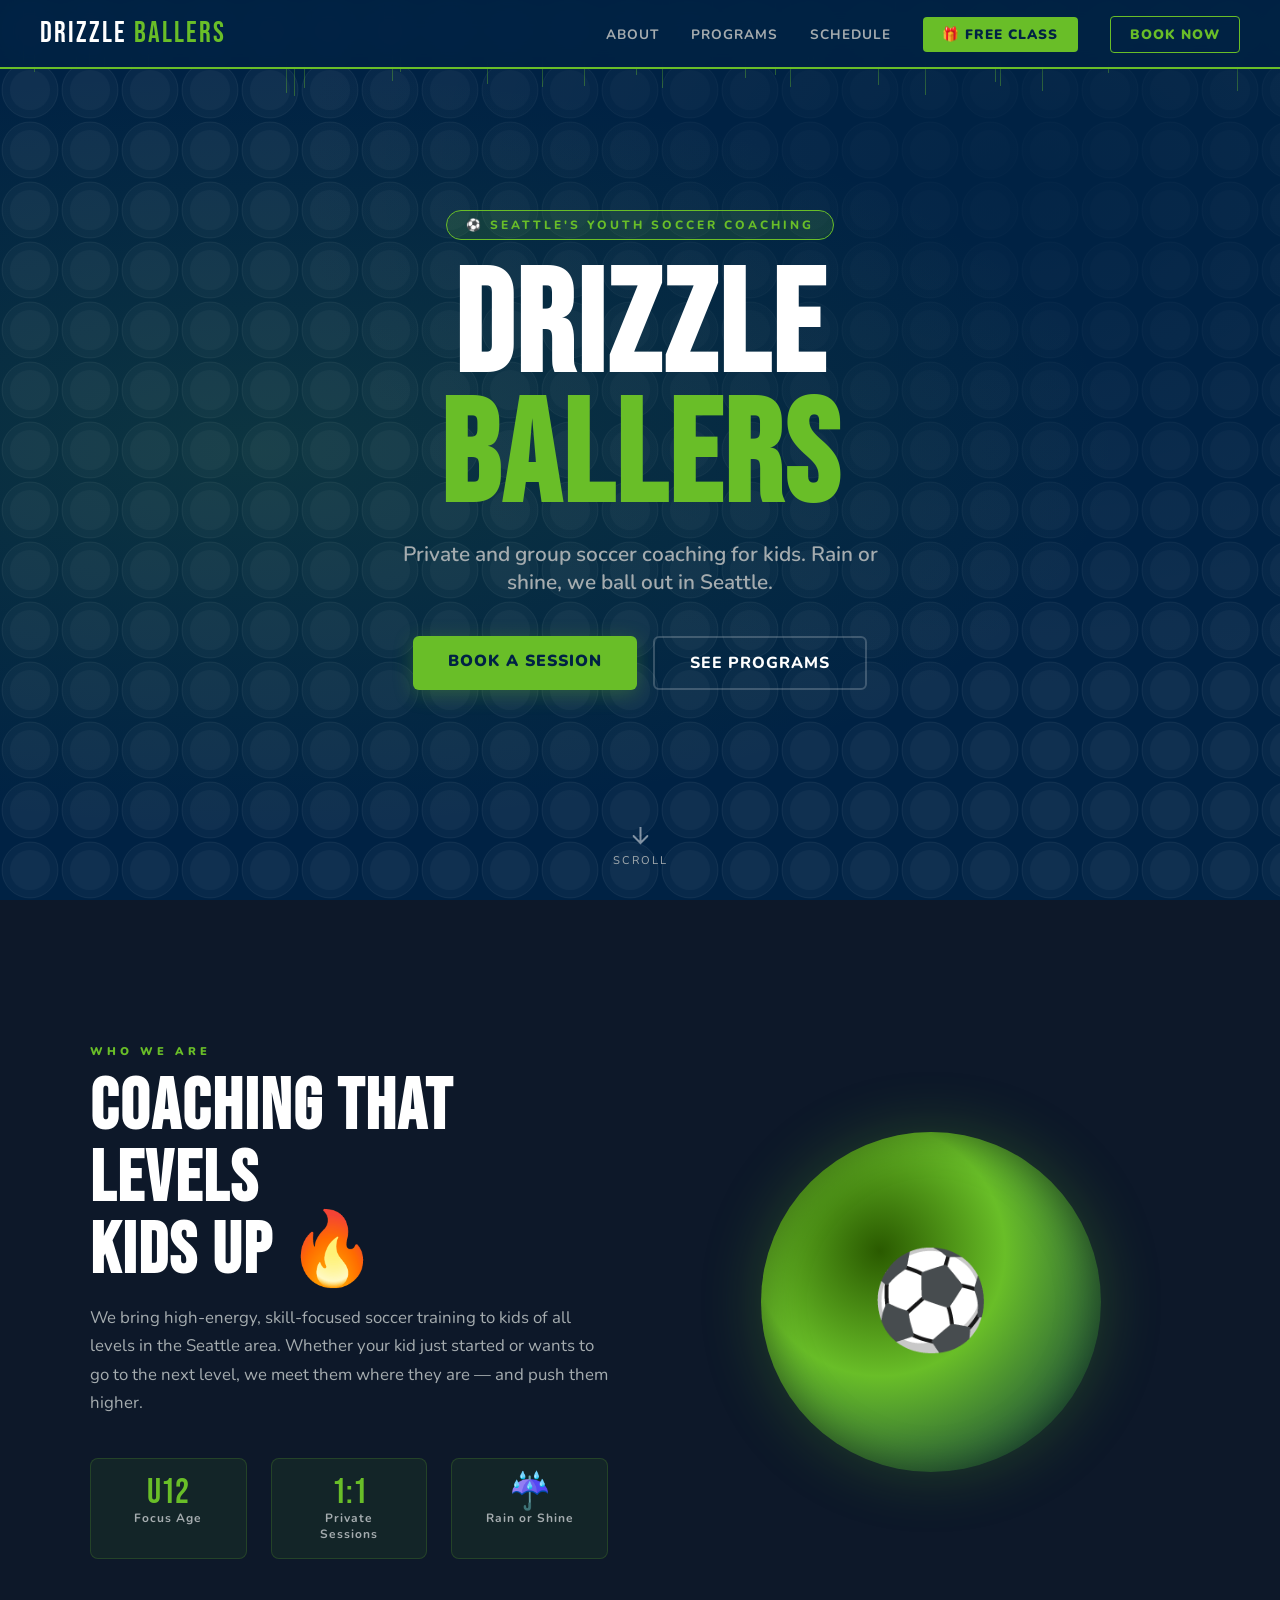
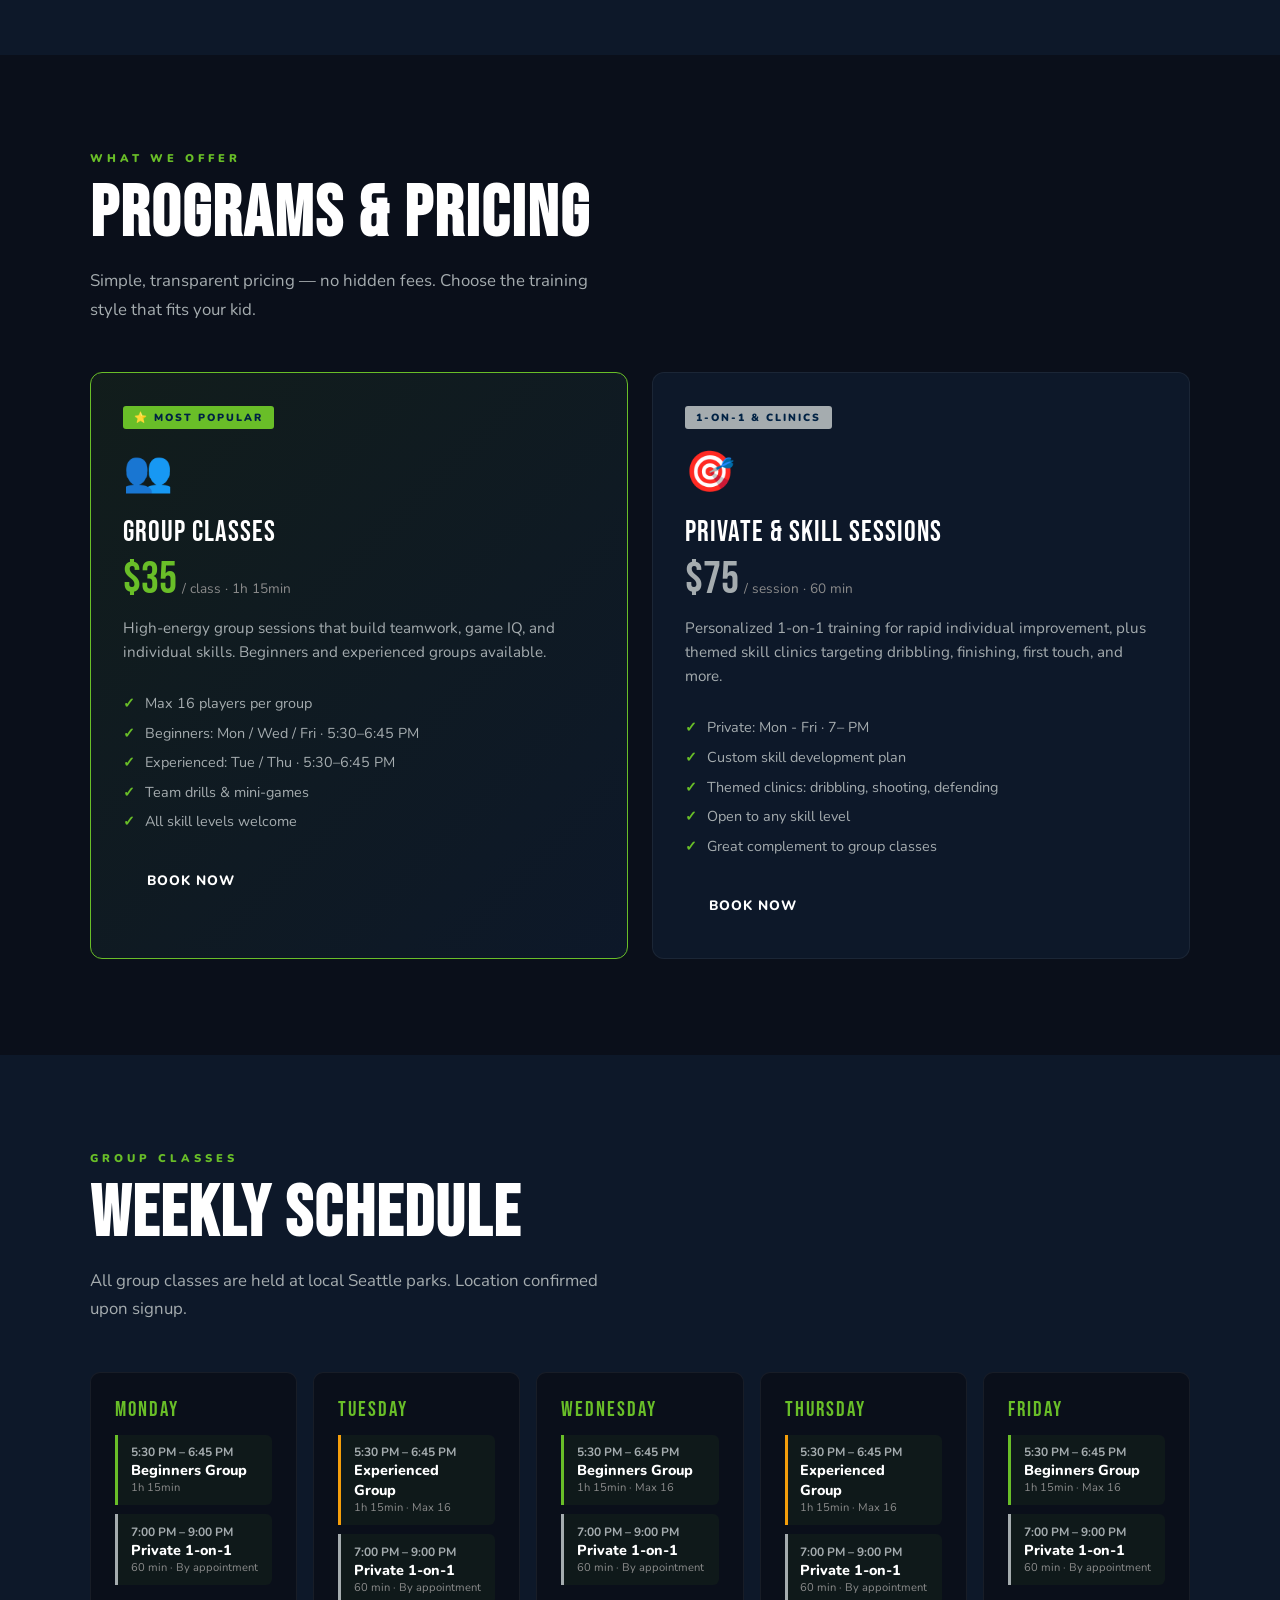
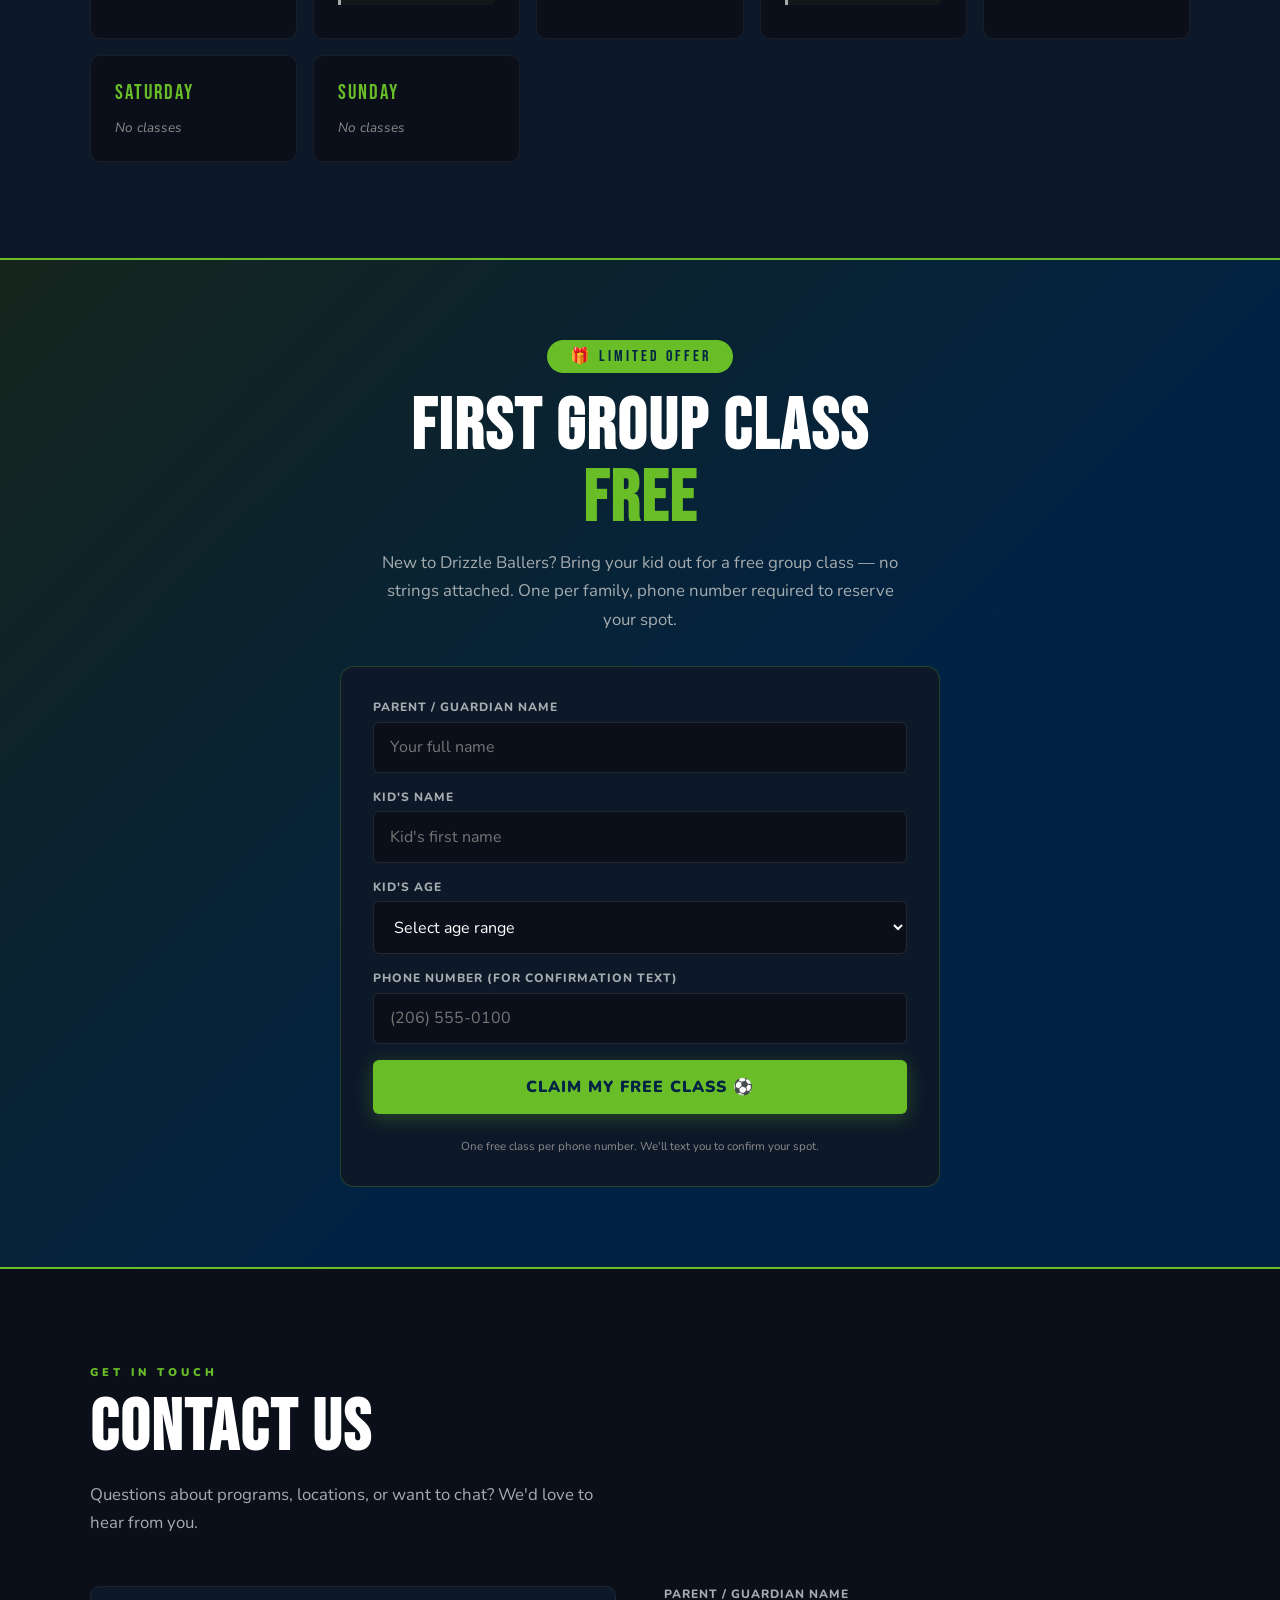
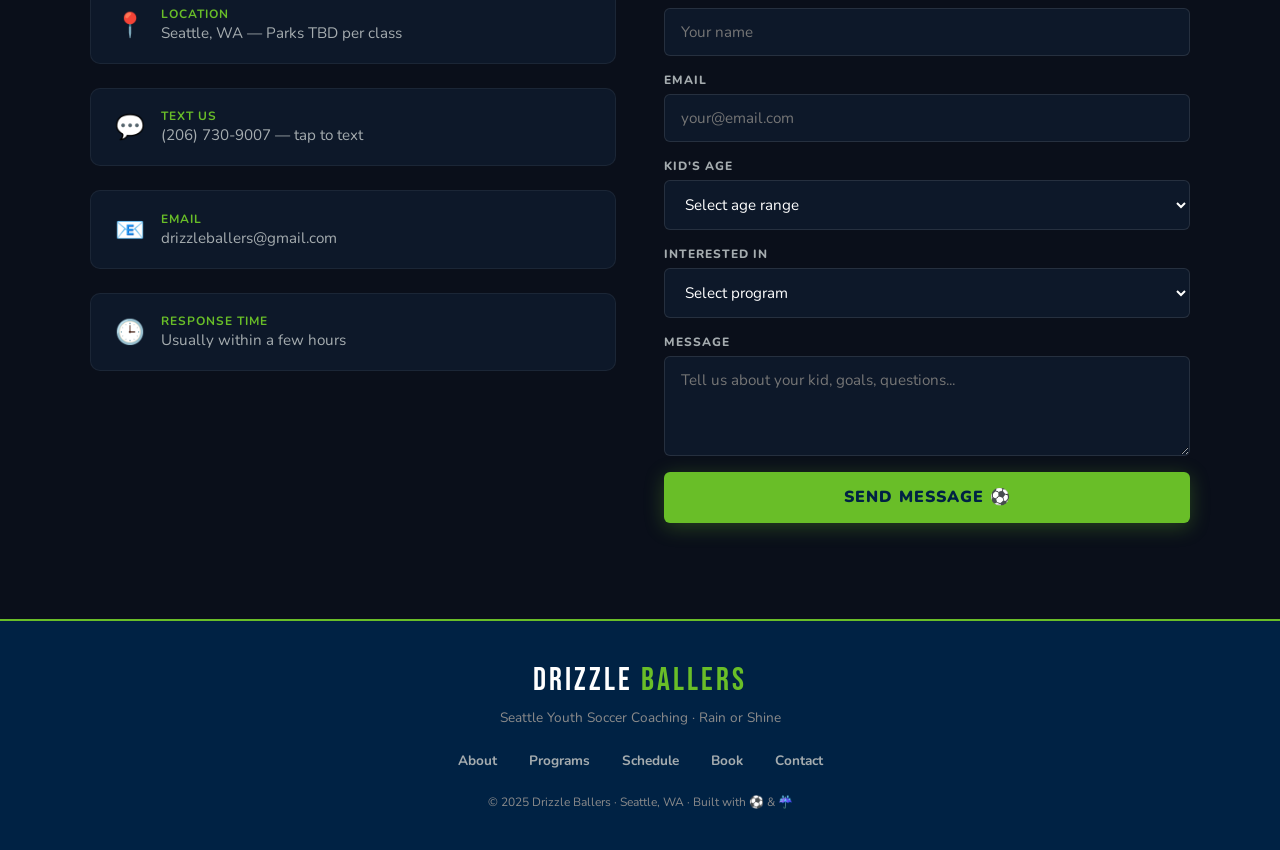
==== commit c05329d0: "edit text" ====
--- a/index.html
+++ b/index.html
@@ -793,7 +793,7 @@
         <ul class="program-features">
           <li>Max 16 players per group</li>
           <li>Beginners: Mon / Wed / Fri · 5:30–6:45 PM</li>
-          <li>Experienced: Tue / Thu</li>
+          <li>Experienced: Tue / Thu · 5:30–6:45 PM</li>
           <li>Team drills & mini-games</li>
           <li>All skill levels welcome</li>
         </ul>
@@ -864,7 +864,7 @@
         </div>
         <p class="program-desc">Personalized 1-on-1 training for rapid individual improvement, plus themed skill clinics targeting dribbling, finishing, first touch, and more.</p>
         <ul class="program-features">
-          <li>Private: Mon / Wed / Fri · 7–8 PM</li>
+          <li>Private: Mon - Fri · 7– PM</li>
           <li>Custom skill development plan</li>
           <li>Themed clinics: dribbling, shooting, defending</li>
           <li>Open to any skill level</li>
@@ -908,10 +908,10 @@
         <div class="class-slot">
           <div class="slot-time">5:30 PM – 6:45 PM</div>
           <div class="slot-name">Beginners Group</div>
-          <div class="slot-age">1h 15min · Max 16</div>
+          <div class="slot-age">1h 15min</div>
         </div>
         <div class="class-slot" style="border-left-color:var(--silver);">
-          <div class="slot-time">7:00 PM – 8:00 PM</div>
+          <div class="slot-time">7:00 PM – 9:00 PM</div>
           <div class="slot-name">Private 1-on-1</div>
           <div class="slot-age">60 min · By appointment</div>
         </div>
@@ -920,9 +920,14 @@
       <div class="schedule-day">
         <div class="day-name">Tuesday</div>
         <div class="class-slot" style="border-left-color:#f59e0b;">
-          <div class="slot-time">Hours vary</div>
+          <div class="slot-time">5:30 PM – 6:45 PM</div>
           <div class="slot-name">Experienced Group</div>
           <div class="slot-age">1h 15min · Max 16</div>
+        </div>
+        <div class="class-slot" style="border-left-color:var(--silver);">
+          <div class="slot-time">7:00 PM – 9:00 PM</div>
+          <div class="slot-name">Private 1-on-1</div>
+          <div class="slot-age">60 min · By appointment</div>
         </div>
       </div>
 
@@ -934,7 +939,7 @@
           <div class="slot-age">1h 15min · Max 16</div>
         </div>
         <div class="class-slot" style="border-left-color:var(--silver);">
-          <div class="slot-time">7:00 PM – 8:00 PM</div>
+          <div class="slot-time">7:00 PM – 9:00 PM</div>
           <div class="slot-name">Private 1-on-1</div>
           <div class="slot-age">60 min · By appointment</div>
         </div>
@@ -943,9 +948,14 @@
       <div class="schedule-day">
         <div class="day-name">Thursday</div>
         <div class="class-slot" style="border-left-color:#f59e0b;">
-          <div class="slot-time">Hours vary</div>
+          <div class="slot-time">5:30 PM – 6:45 PM</div>
           <div class="slot-name">Experienced Group</div>
           <div class="slot-age">1h 15min · Max 16</div>
+        </div>
+        <div class="class-slot" style="border-left-color:var(--silver);">
+          <div class="slot-time">7:00 PM – 9:00 PM</div>
+          <div class="slot-name">Private 1-on-1</div>
+          <div class="slot-age">60 min · By appointment</div>
         </div>
       </div>
 
@@ -957,7 +967,7 @@
           <div class="slot-age">1h 15min · Max 16</div>
         </div>
         <div class="class-slot" style="border-left-color:var(--silver);">
-          <div class="slot-time">7:00 PM – 8:00 PM</div>
+          <div class="slot-time">7:00 PM – 9:00 PM</div>
           <div class="slot-name">Private 1-on-1</div>
           <div class="slot-age">60 min · By appointment</div>
         </div>
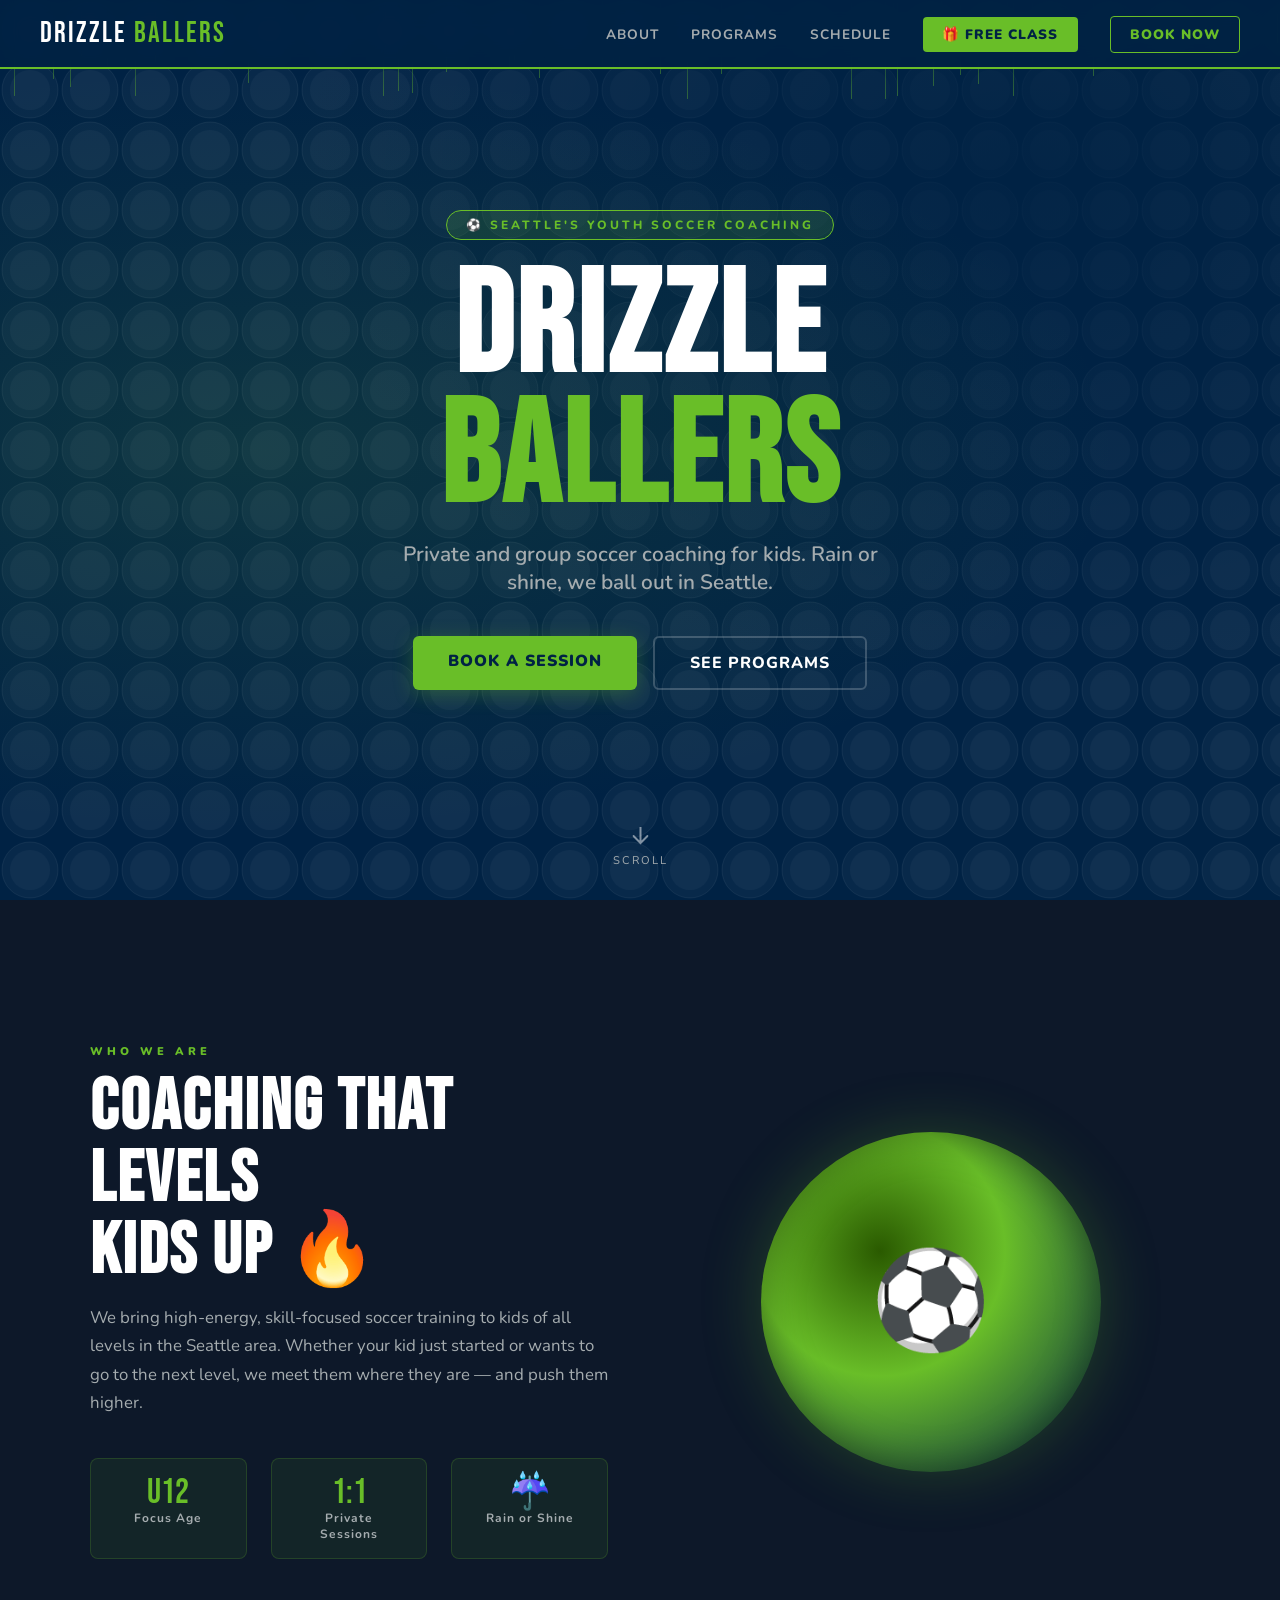
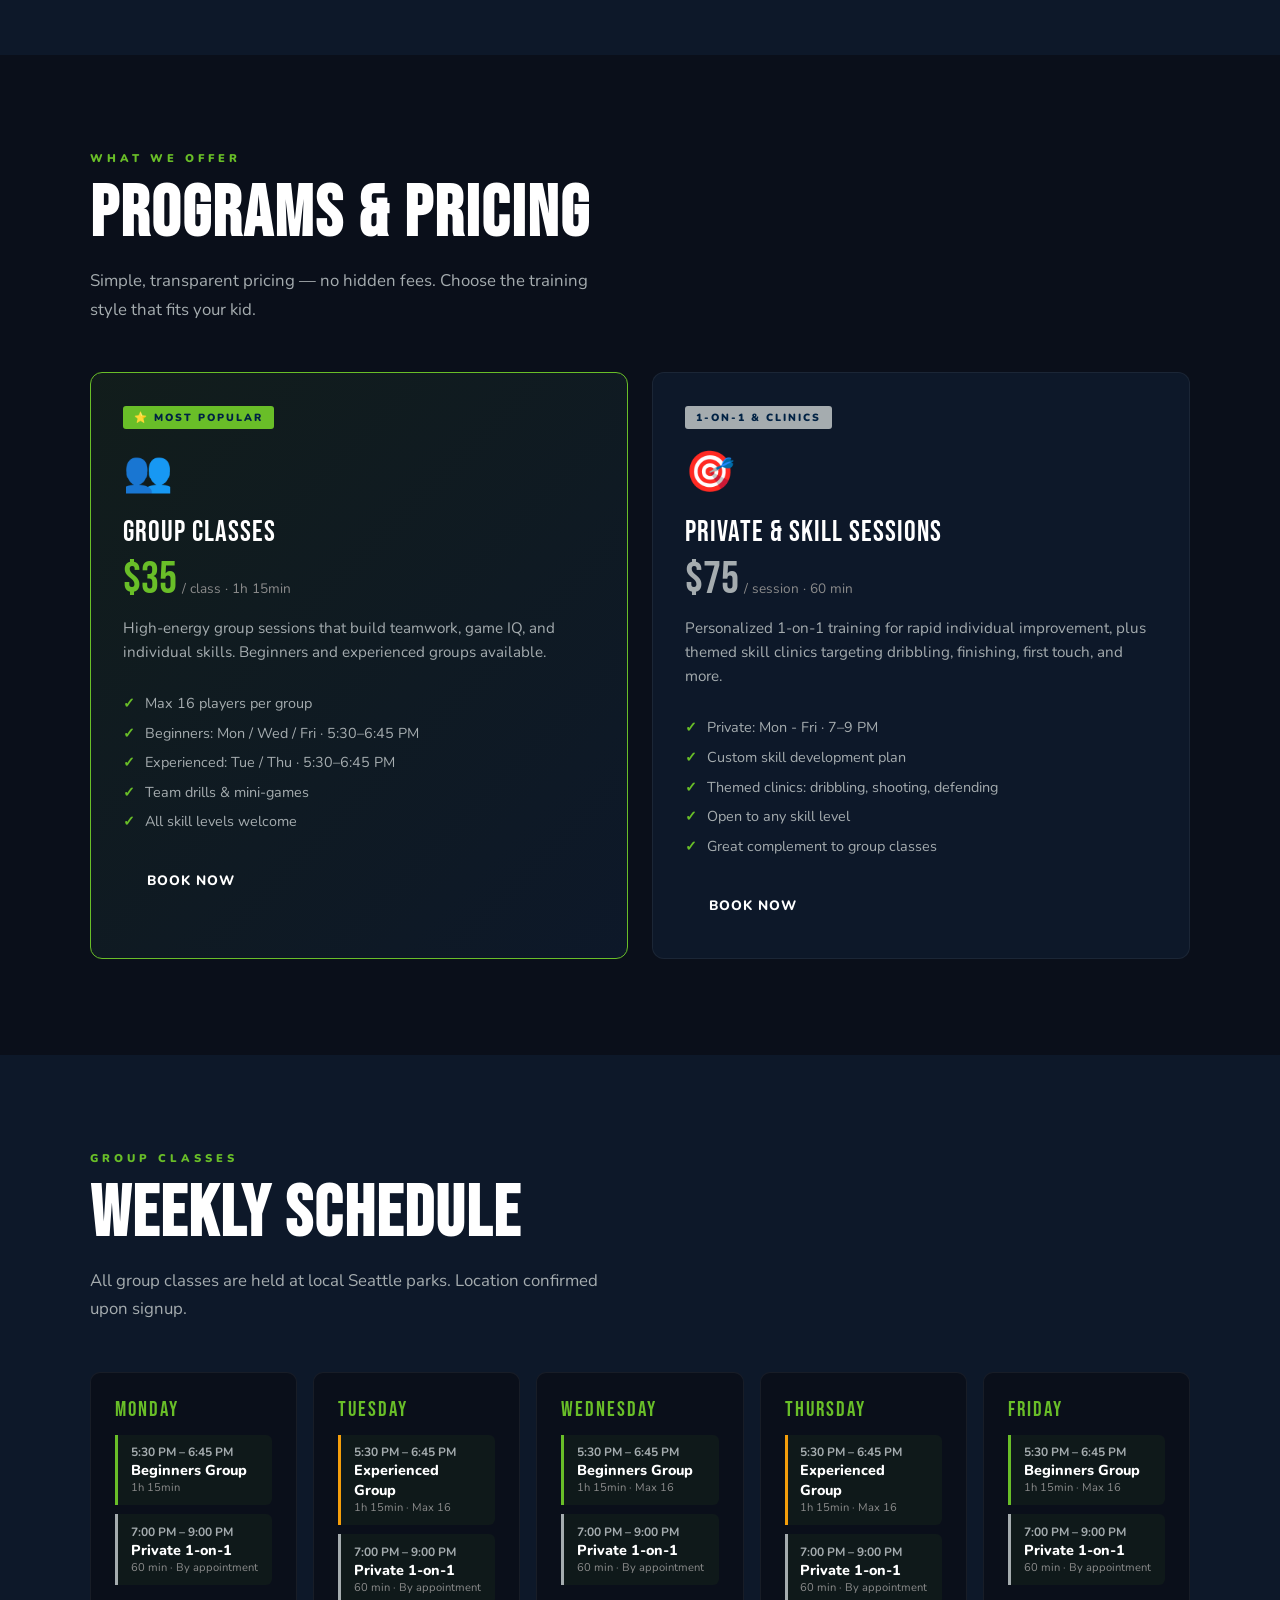
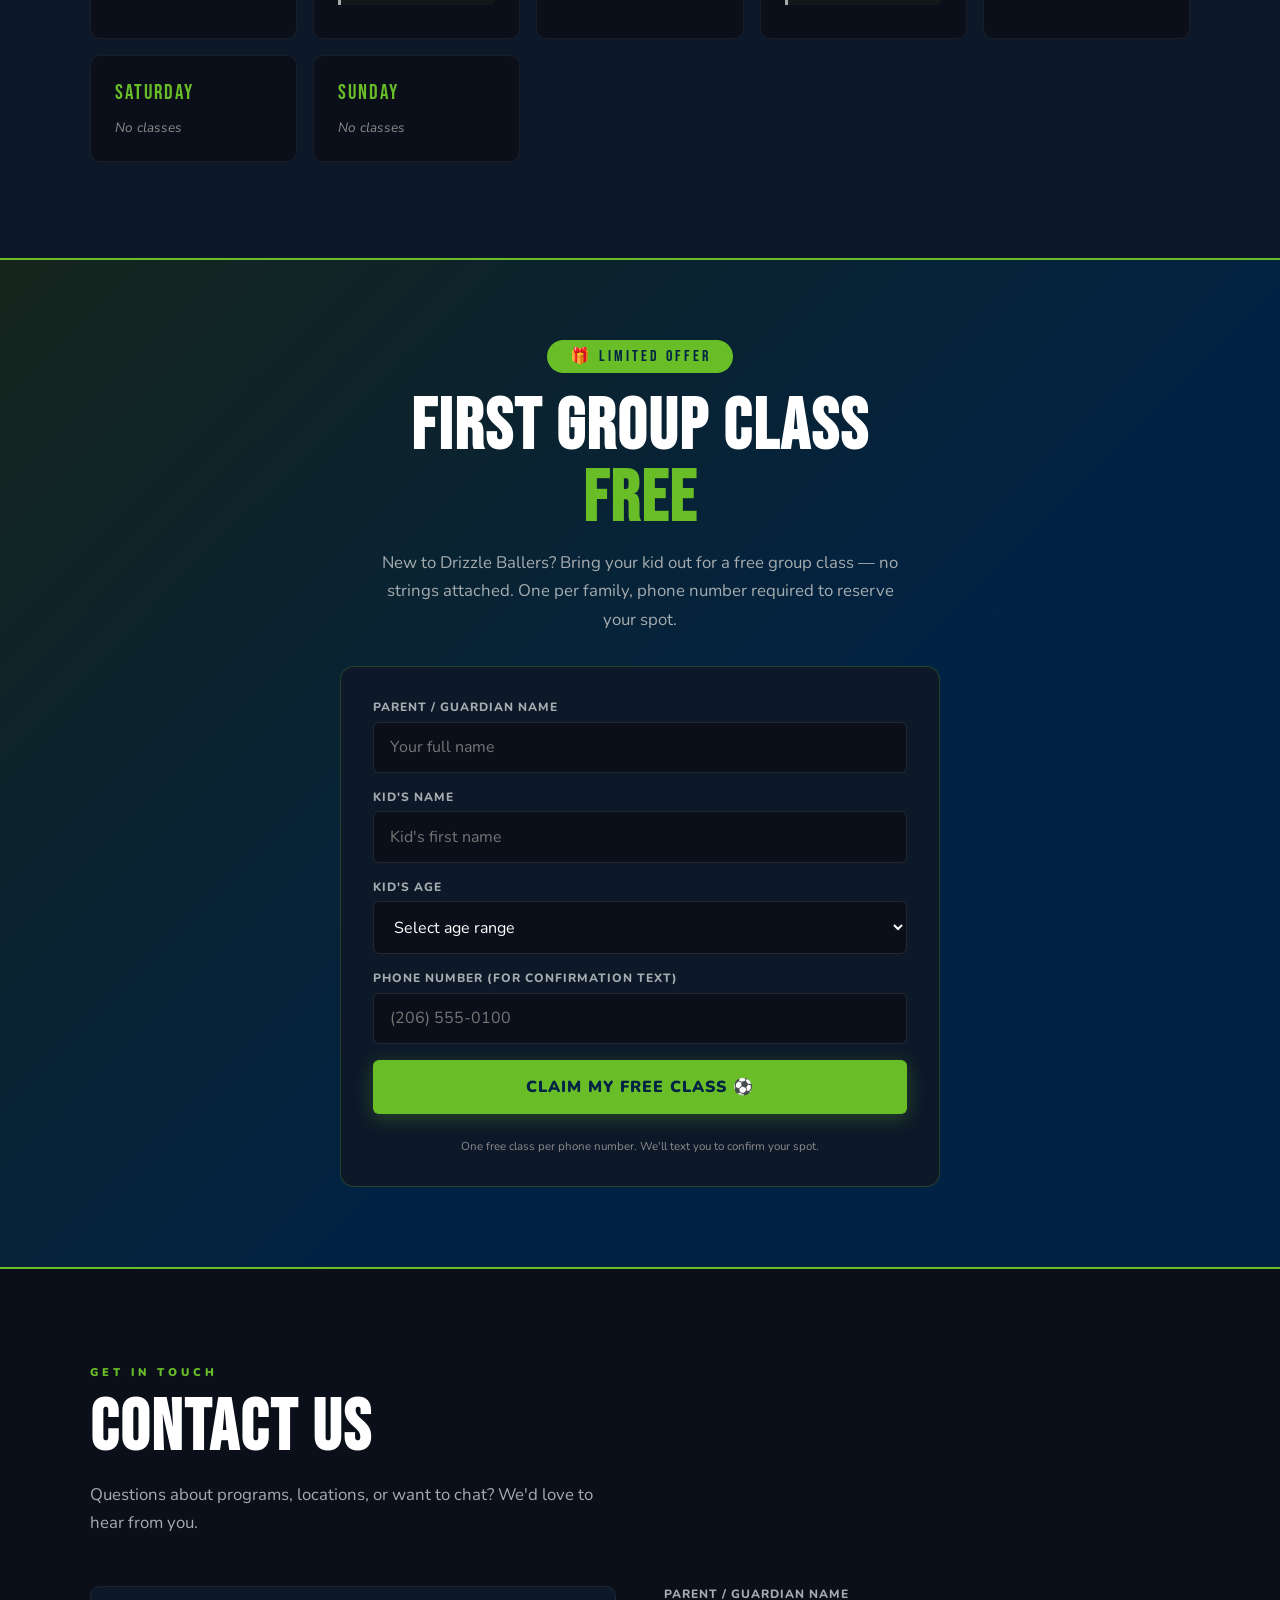
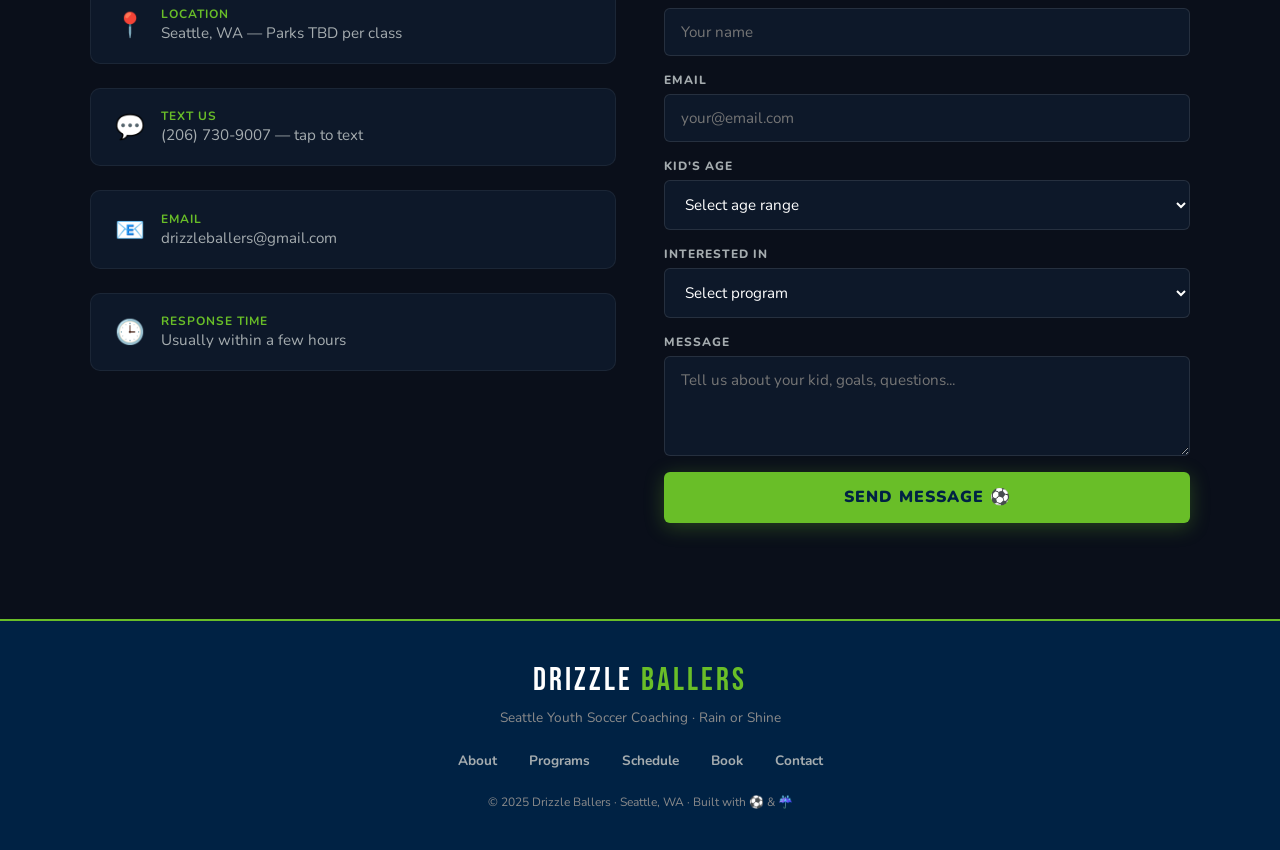
==== commit 6c31422f: "last edit" ====
--- a/index.html
+++ b/index.html
@@ -864,7 +864,7 @@
         </div>
         <p class="program-desc">Personalized 1-on-1 training for rapid individual improvement, plus themed skill clinics targeting dribbling, finishing, first touch, and more.</p>
         <ul class="program-features">
-          <li>Private: Mon - Fri · 7– PM</li>
+          <li>Private: Mon - Fri · 7–9 PM</li>
           <li>Custom skill development plan</li>
           <li>Themed clinics: dribbling, shooting, defending</li>
           <li>Open to any skill level</li>
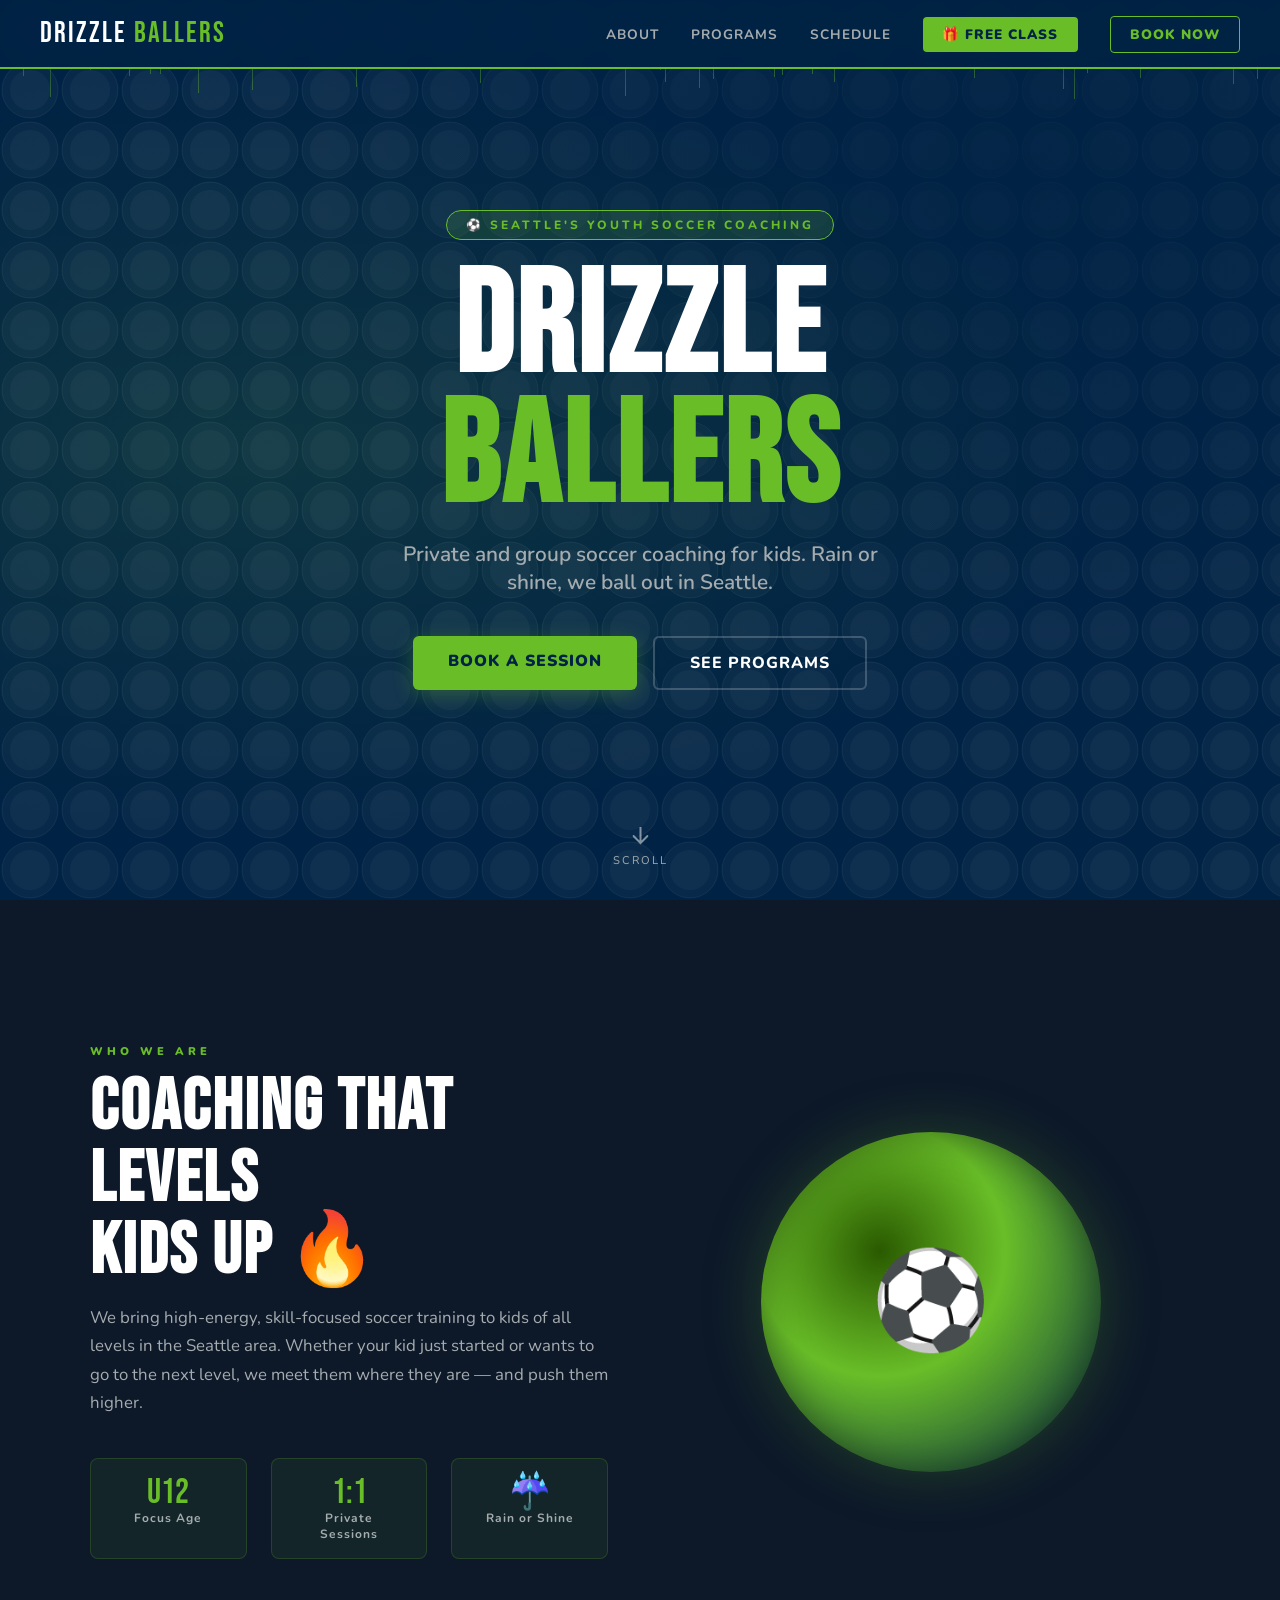
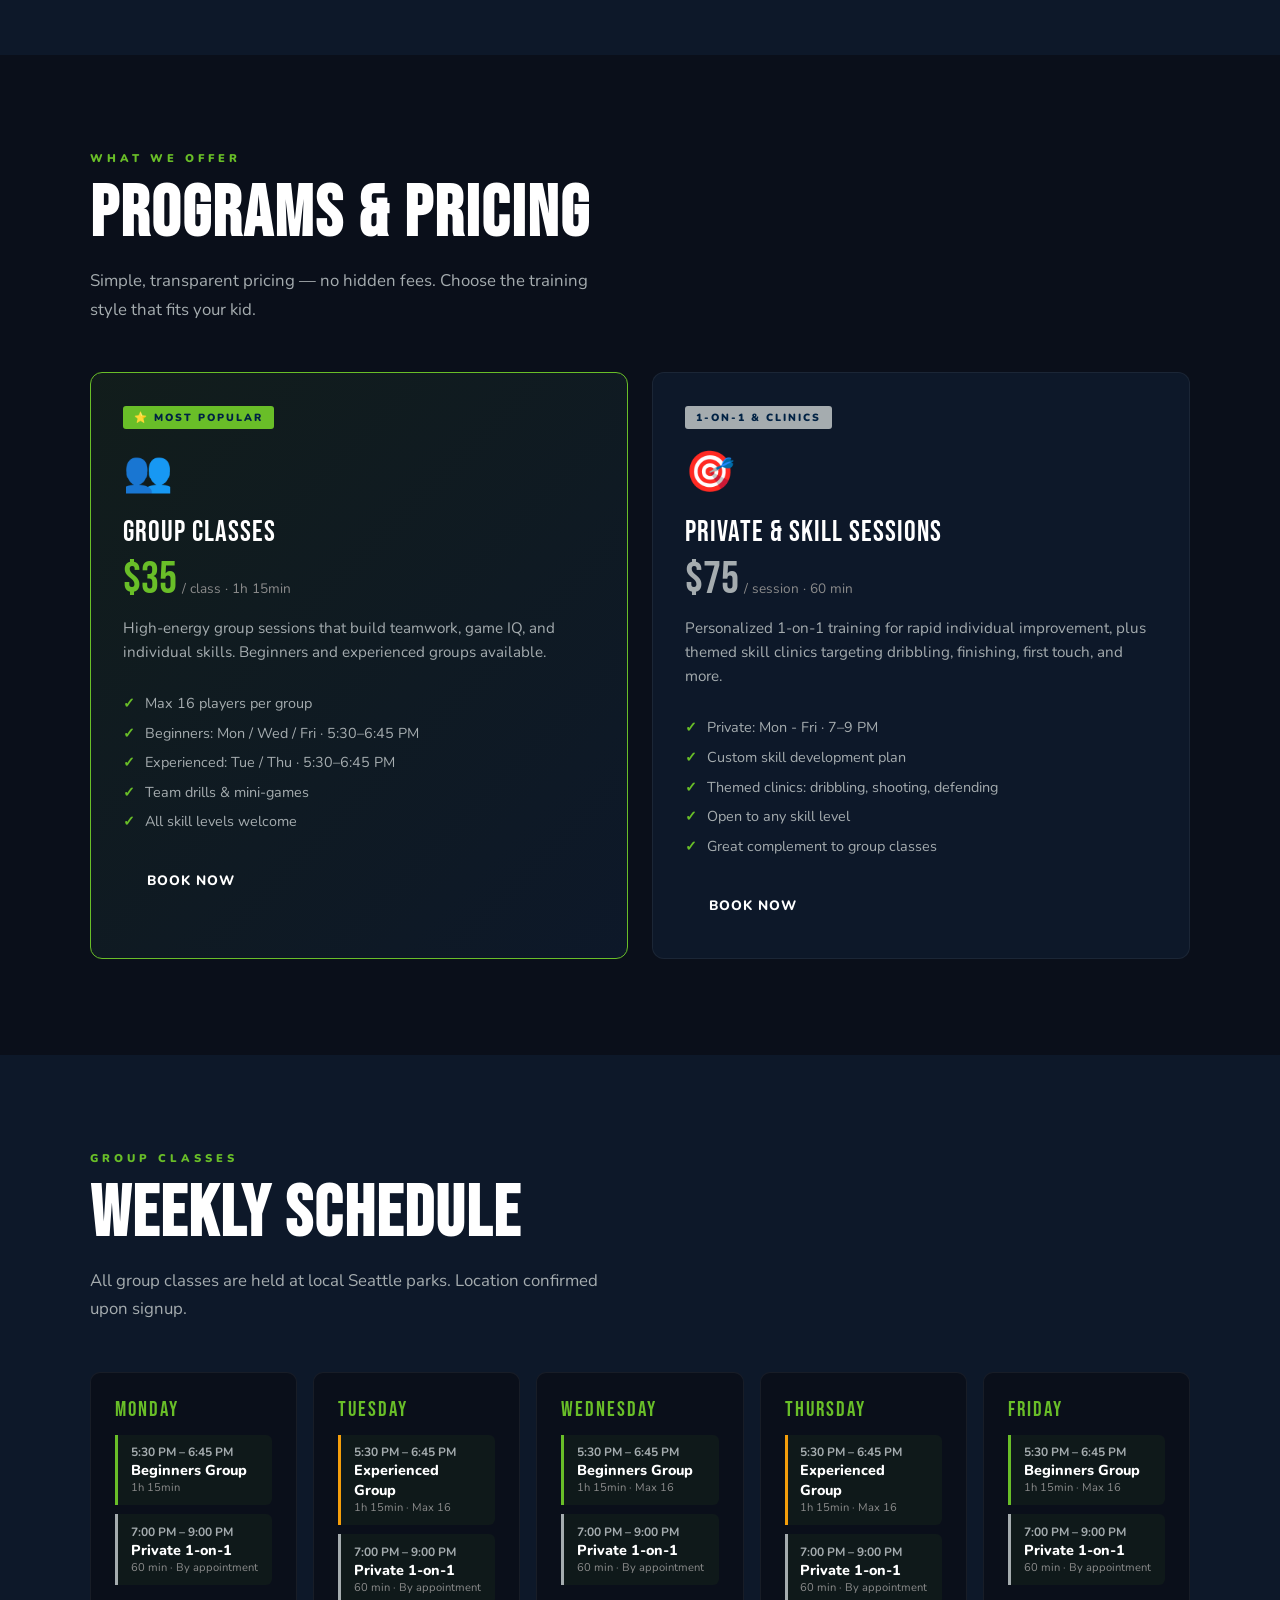
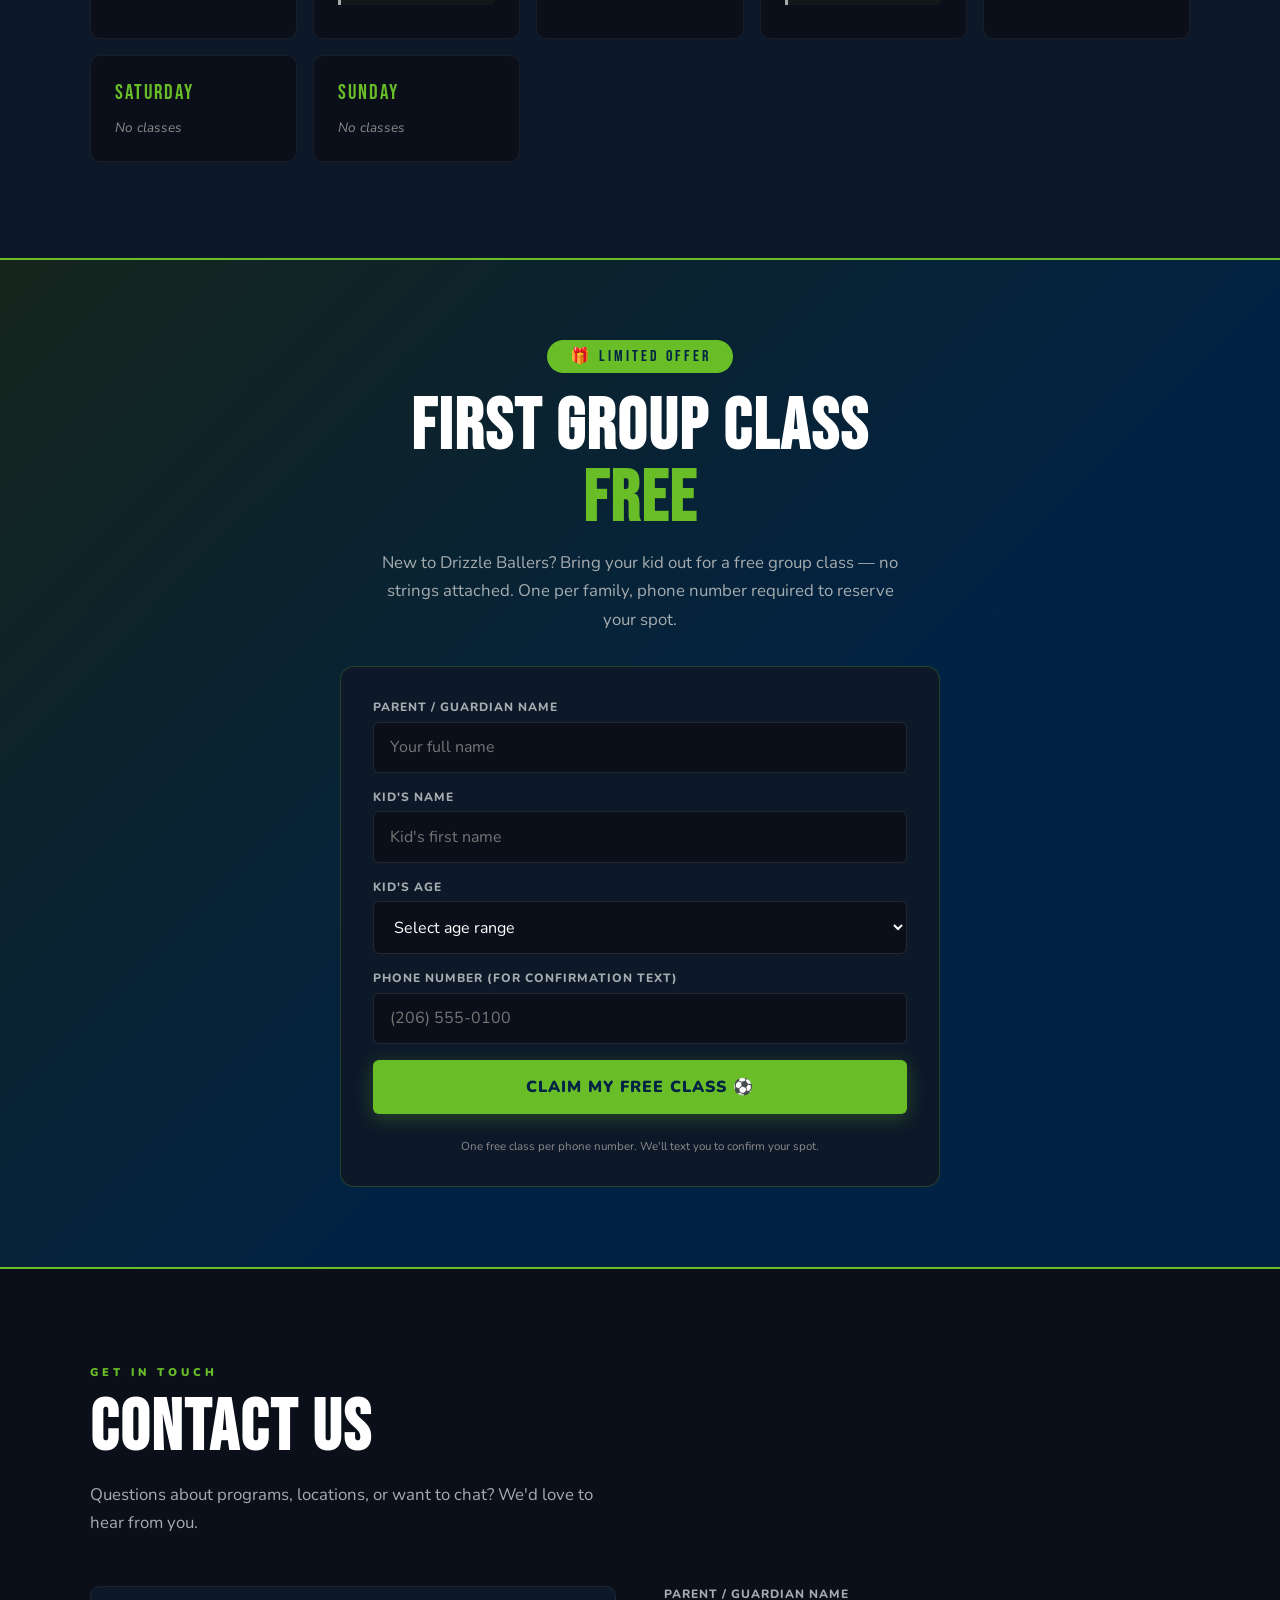
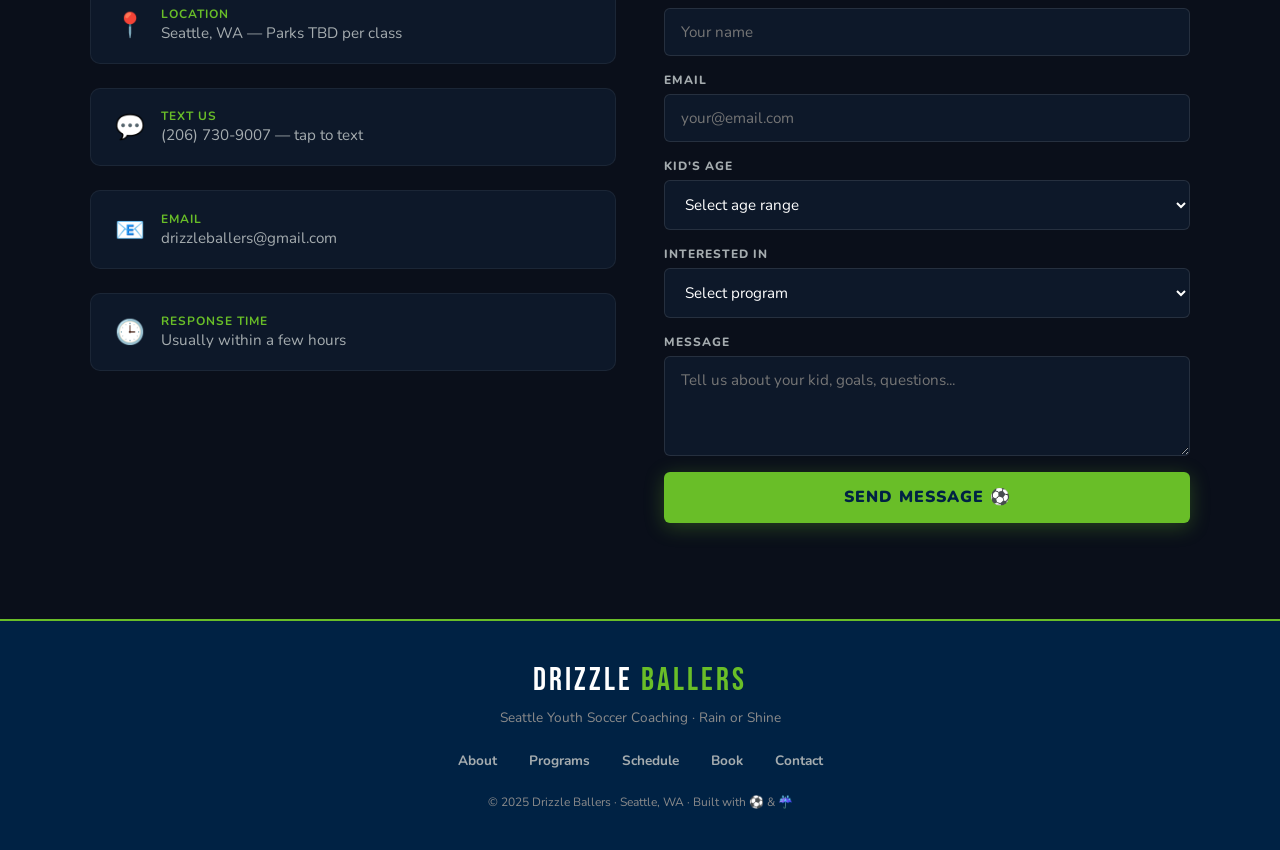
==== commit b5d97b86: "editing for phones" ====
--- a/index.html
+++ b/index.html
@@ -698,13 +698,106 @@
   .footer-links a:hover { color: var(--green); }
   .footer-copy { color: var(--gray); font-size: 0.75rem; margin-top: 1rem; }
 
-  /* ── RESPONSIVE ── */
+  /* ── HAMBURGER ── */
+  .nav-hamburger {
+    display: none;
+    flex-direction: column;
+    gap: 5px;
+    background: none;
+    border: none;
+    cursor: pointer;
+    padding: 0.4rem;
+    z-index: 101;
+  }
+  .nav-hamburger span {
+    display: block;
+    width: 24px;
+    height: 2px;
+    background: var(--white);
+    border-radius: 2px;
+    transition: all 0.3s;
+  }
+  .nav-hamburger.open span:nth-child(1) { transform: translateY(7px) rotate(45deg); }
+  .nav-hamburger.open span:nth-child(2) { opacity: 0; }
+  .nav-hamburger.open span:nth-child(3) { transform: translateY(-7px) rotate(-45deg); }
+
+  #mobile-menu {
+    display: none;
+    position: fixed;
+    inset: 0;
+    background: var(--navy);
+    z-index: 100;
+    flex-direction: column;
+    align-items: center;
+    justify-content: center;
+    gap: 2rem;
+  }
+  #mobile-menu.open { display: flex; }
+  #mobile-menu a {
+    color: var(--white);
+    text-decoration: none;
+    font-family: 'Bebas Neue', sans-serif;
+    font-size: 2.8rem;
+    letter-spacing: 3px;
+    transition: color 0.2s;
+  }
+  #mobile-menu a:hover { color: var(--green); }
+  #mobile-menu .mobile-cta {
+    font-size: 1.2rem;
+    background: var(--green);
+    color: var(--navy) !important;
+    padding: 0.7rem 2rem;
+    border-radius: 6px;
+    letter-spacing: 2px;
+  }
+
+  /* ── TABLET ── */
+  @media (max-width: 1024px) {
+    .about-grid { gap: 2rem; }
+    .about-ball { max-width: 260px; }
+    .contact-grid { grid-template-columns: 1fr; }
+    .pricing-grid { grid-template-columns: repeat(auto-fit, minmax(220px, 1fr)); }
+  }
+
+  /* ── MOBILE ── */
   @media (max-width: 768px) {
     nav { padding: 1rem 1.2rem; }
     .nav-links { display: none; }
+    .nav-hamburger { display: flex; }
+
+    section { padding: 4rem 1.2rem; }
+    #hero { min-height: 100svh; }
+
     .about-grid, .contact-grid { grid-template-columns: 1fr; }
     .about-visual { order: -1; }
-    .about-ball { max-width: 200px; }
+    .about-ball { max-width: 180px; }
+    .about-stat-strip { gap: 0.8rem; }
+    .stat-chip { padding: 0.8rem 1rem; }
+
+    .programs-grid { grid-template-columns: 1fr; }
+    .schedule-grid { grid-template-columns: repeat(2, 1fr); }
+    .pricing-grid { grid-template-columns: 1fr; }
+
+    .hero-btns { flex-direction: column; align-items: center; }
+    .btn-primary, .btn-secondary { width: 100%; max-width: 320px; text-align: center; }
+
+    .kid-counter { flex-direction: column; align-items: flex-start; }
+    .kc-total { width: 100%; }
+
+    .free-form { padding: 1.4rem; }
+    .free-session-inner { padding: 0 0.5rem; }
+
+    .calendly-inline-widget { min-width: unset !important; width: 100% !important; }
+
+    .footer-links { gap: 1.2rem; }
+  }
+
+  /* ── SMALL PHONES ── */
+  @media (max-width: 480px) {
+    .schedule-grid { grid-template-columns: 1fr; }
+    .hero-badge { font-size: 0.65rem; letter-spacing: 2px; }
+    .section-title { letter-spacing: 1px; }
+    .pricing-card.popular { margin-top: 1rem; }
   }
 </style>
 </head>
@@ -720,7 +813,18 @@
     <li><a href="#free-session" class="nav-cta">🎁 Free Class</a></li>
     <li><a href="#programs" class="nav-cta" style="background:transparent;border:1px solid var(--green);color:var(--green)!important;">Book Now</a></li>
   </ul>
+  <button class="nav-hamburger" onclick="toggleMenu()" aria-label="Menu">
+    <span></span><span></span><span></span>
+  </button>
 </nav>
+
+<div id="mobile-menu">
+  <a href="#about" onclick="toggleMenu()">About</a>
+  <a href="#programs" onclick="toggleMenu()">Programs</a>
+  <a href="#schedule" onclick="toggleMenu()">Schedule</a>
+  <a href="#free-session" onclick="toggleMenu()" class="mobile-cta">🎁 Free Class</a>
+  <a href="#programs" onclick="toggleMenu()" class="mobile-cta" style="background:transparent;border:2px solid var(--green);color:var(--green)!important;">Book Now</a>
+</div>
 
 <!-- HERO -->
 <section id="hero">
@@ -1437,6 +1541,14 @@
 }
 
 
+function toggleMenu() {
+  const menu = document.getElementById('mobile-menu');
+  const btn  = document.querySelector('.nav-hamburger');
+  menu.classList.toggle('open');
+  btn.classList.toggle('open');
+  document.body.style.overflow = menu.classList.contains('open') ? 'hidden' : '';
+}
+
 const rain = document.getElementById('rain');
 for (let i = 0; i < 40; i++) {
   const drop = document.createElement('div');
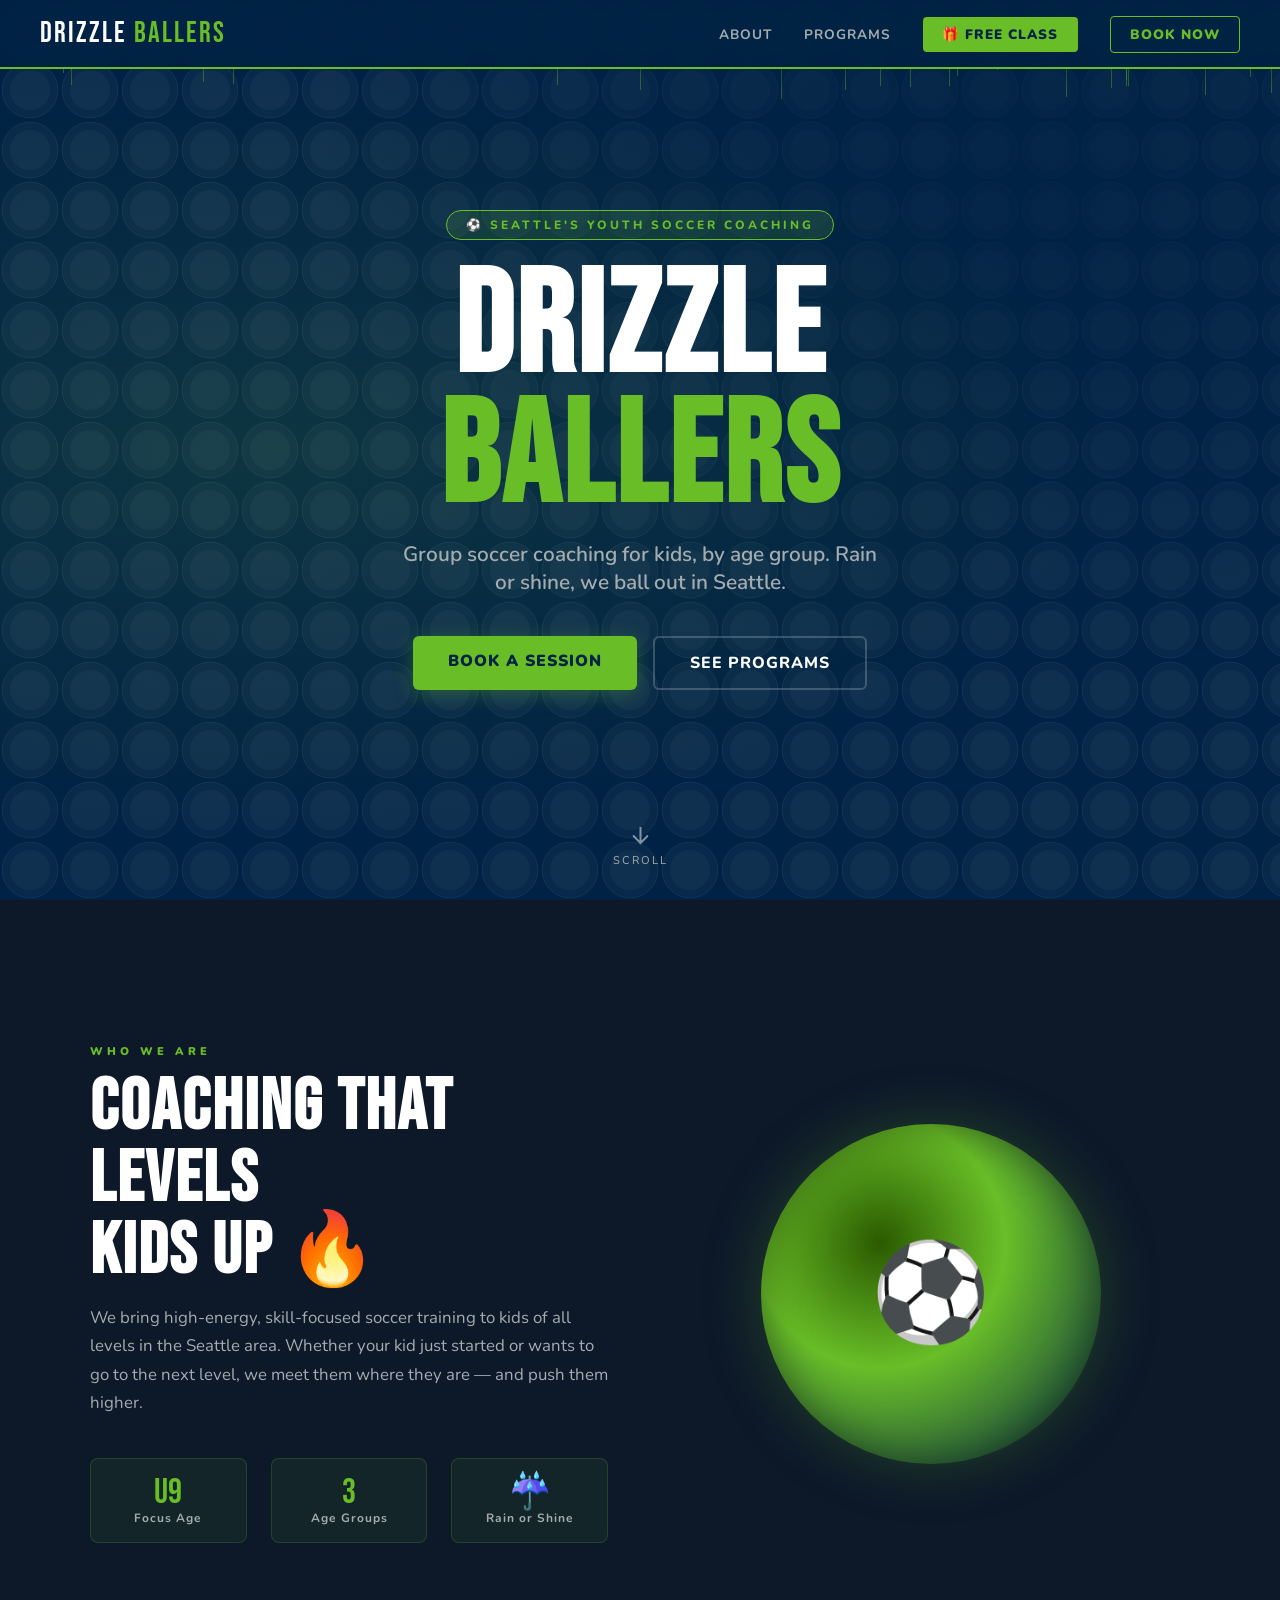
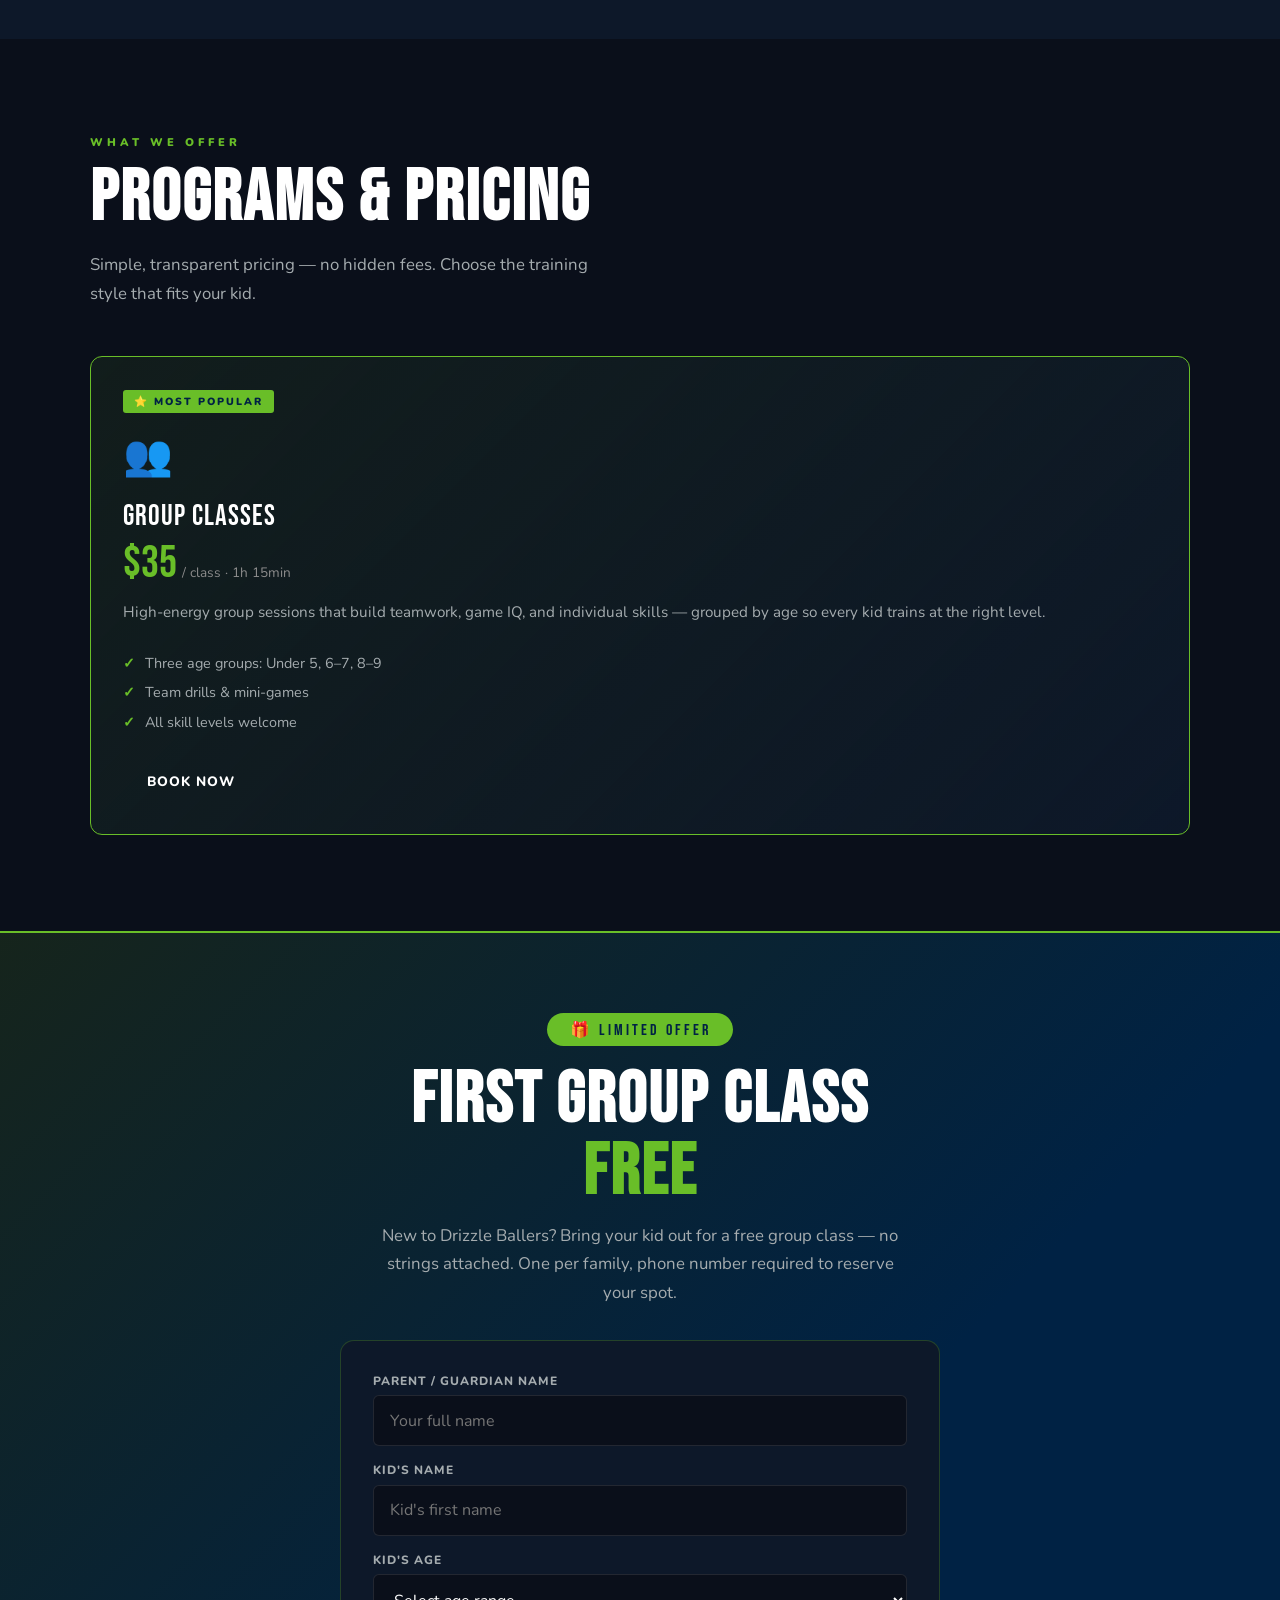
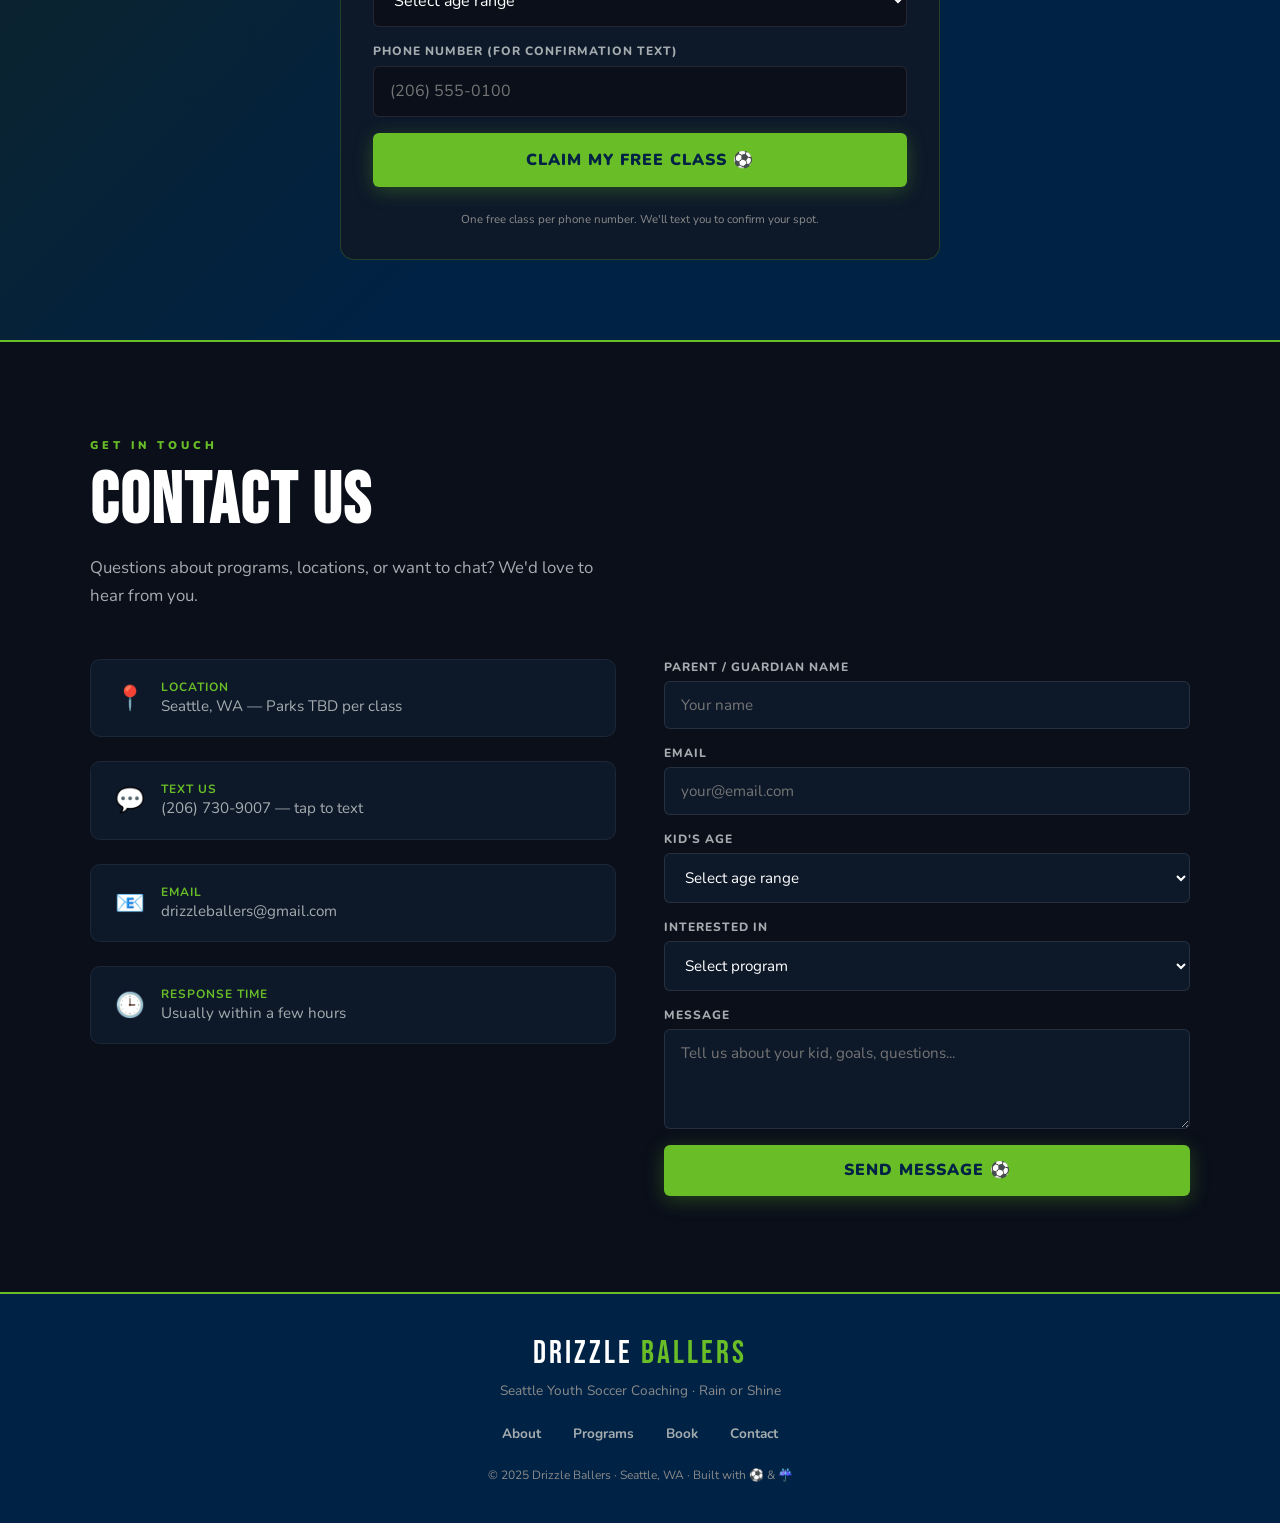
==== commit 9a26ed3c: "Switch to Calendly-native payments with age-group classes, drop private sessions Replaces beginners/" ====
--- a/index.html
+++ b/index.html
@@ -809,7 +809,6 @@
   <ul class="nav-links">
     <li><a href="#about">About</a></li>
     <li><a href="#programs">Programs</a></li>
-    <li><a href="#schedule">Schedule</a></li>
     <li><a href="#free-session" class="nav-cta">🎁 Free Class</a></li>
     <li><a href="#programs" class="nav-cta" style="background:transparent;border:1px solid var(--green);color:var(--green)!important;">Book Now</a></li>
   </ul>
@@ -821,7 +820,6 @@
 <div id="mobile-menu">
   <a href="#about" onclick="toggleMenu()">About</a>
   <a href="#programs" onclick="toggleMenu()">Programs</a>
-  <a href="#schedule" onclick="toggleMenu()">Schedule</a>
   <a href="#free-session" onclick="toggleMenu()" class="mobile-cta">🎁 Free Class</a>
   <a href="#programs" onclick="toggleMenu()" class="mobile-cta" style="background:transparent;border:2px solid var(--green);color:var(--green)!important;">Book Now</a>
 </div>
@@ -835,7 +833,7 @@
     <h1 class="hero-title">
       DRIZZLE<br><span class="green">BALLERS</span>
     </h1>
-    <p class="hero-sub">Private and group soccer coaching for kids. Rain or shine, we ball out in Seattle.</p>
+    <p class="hero-sub">Group soccer coaching for kids, by age group. Rain or shine, we ball out in Seattle.</p>
     <div class="hero-btns">
       <a href="#programs" class="btn-primary">Book a Session</a>
       <a href="#programs" class="btn-secondary">See Programs</a>
@@ -857,12 +855,12 @@
         <p class="section-sub">We bring high-energy, skill-focused soccer training to kids of all levels in the Seattle area. Whether your kid just started or wants to go to the next level, we meet them where they are — and push them higher.</p>
         <div class="about-stat-strip">
           <div class="stat-chip">
-            <div class="stat-num">U12</div>
+            <div class="stat-num">U9</div>
             <div class="stat-label">Focus Age</div>
           </div>
           <div class="stat-chip">
-            <div class="stat-num">1:1</div>
-            <div class="stat-label">Private Sessions</div>
+            <div class="stat-num">3</div>
+            <div class="stat-label">Age Groups</div>
           </div>
           <div class="stat-chip">
             <div class="stat-num">☔</div>
@@ -893,11 +891,9 @@
           <span class="program-price" style="font-family:'Bebas Neue',sans-serif;font-size:2.8rem;color:var(--green);line-height:1;">$35</span>
           <span style="color:var(--gray);font-size:0.85rem;">/ class · 1h 15min</span>
         </div>
-        <p class="program-desc">High-energy group sessions that build teamwork, game IQ, and individual skills. Beginners and experienced groups available.</p>
+        <p class="program-desc">High-energy group sessions that build teamwork, game IQ, and individual skills — grouped by age so every kid trains at the right level.</p>
         <ul class="program-features">
-          <li>Max 16 players per group</li>
-          <li>Beginners: Mon / Wed / Fri · 5:30–6:45 PM</li>
-          <li>Experienced: Tue / Thu · 5:30–6:45 PM</li>
+          <li>Three age groups: Under 5, 6–7, 8–9</li>
           <li>Team drills & mini-games</li>
           <li>All skill levels welcome</li>
         </ul>
@@ -907,184 +903,32 @@
           <button onclick="showGroupBooking()" class="btn-secondary" style="display:inline-block;font-size:0.85rem;padding:0.7rem 1.5rem;border:none;cursor:pointer;font-family:'Nunito',sans-serif;">Book Now</button>
         </div>
 
-        <!-- Kid counter + Level selector widget -->
+        <!-- Age group selector -->
         <div id="booking-step-1" class="booking-step" style="display:none;">
-          <div class="kid-counter">
-            <div class="kid-counter-label">How many kids?</div>
-            <div class="kid-counter-controls">
-              <button class="kc-btn" onclick="changeKids(-1)">−</button>
-              <span class="kc-count" id="kc-count">1</span>
-              <button class="kc-btn" onclick="changeKids(1)">+</button>
-            </div>
-            <div class="kc-total">Total: <strong id="kc-total">$35</strong><span id="kc-savings" style="color:var(--green);font-size:0.8rem;font-weight:800;margin-left:0.4rem;"></span></div>
-          </div>
-
-          <div style="margin-top:1.5rem;padding-top:1.5rem;border-top:1px solid rgba(255,255,255,0.06);">
-            <div style="font-size:0.82rem;font-weight:800;color:var(--silver);letter-spacing:0.5px;text-transform:uppercase;margin-bottom:1rem;">Choose Level</div>
-            <div style="display:flex;gap:0.8rem;flex-wrap:wrap;">
-              <button onclick="setLevelAndShowCalendly('beginners')" id="btn-beginners" class="level-btn active">
-                ⭐ Beginners<br><span style="font-size:0.7rem;color:var(--gray);">Mon/Wed/Fri 5:30–6:45 PM</span>
-              </button>
-              <button onclick="setLevelAndShowCalendly('experienced')" id="btn-experienced" class="level-btn">
-                🔥 Experienced<br><span style="font-size:0.7rem;color:var(--gray);">Tue/Thu</span>
-              </button>
-            </div>
+          <div style="font-size:0.82rem;font-weight:800;color:var(--silver);letter-spacing:0.5px;text-transform:uppercase;margin-bottom:1rem;">Choose Age Group</div>
+          <div style="display:flex;gap:0.8rem;flex-wrap:wrap;">
+            <button onclick="setAgeGroupAndShowCalendly('u5')" id="btn-u5" class="level-btn active">🌱 Under 5</button>
+            <button onclick="setAgeGroupAndShowCalendly('6-7')" id="btn-6-7" class="level-btn">⚡ 6–7</button>
+            <button onclick="setAgeGroupAndShowCalendly('8-9')" id="btn-8-9" class="level-btn">🔥 8–9</button>
           </div>
         </div>
 
-        <!-- Calendly widget + Payment -->
+        <!-- Calendly widget (price + payment collected by Calendly/Stripe before the slot confirms) -->
         <div id="booking-step-2" class="booking-step" style="display:none;">
-          <div style="font-size:0.75rem;color:var(--gray);text-transform:uppercase;letter-spacing:1px;margin-bottom:1rem;font-weight:800;">Select Your Time — <span id="level-display">Beginners</span></div>
-          
-          <!-- Beginners widget -->
-          <div id="calendly-beginners" style="display:none;">
-            <div class="calendly-inline-widget" data-url="https://calendly.com/drizzleballers/beginners" style="min-width:320px;height:600px;"></div>
-          </div>
-          
-          <!-- Experienced widget -->
-          <div id="calendly-experienced" style="display:none;">
-            <div class="calendly-inline-widget" data-url="https://calendly.com/drizzleballers/experienced" style="min-width:320px;height:600px;"></div>
-          </div>
-          
-          <!-- Payment button (appears after booking) -->
-          <div id="payment-button-container" style="display:none;margin-top:1rem;">
+          <div style="font-size:0.75rem;color:var(--gray);text-transform:uppercase;letter-spacing:1px;margin-bottom:1rem;font-weight:800;">Select Your Time — <span id="level-display">Under 5</span></div>
+
+          <div id="calendly-group-widget" style="min-width:320px;height:600px;"></div>
+
+          <!-- Confirmation (shown once Calendly reports the event — and payment — is complete) -->
+          <div id="group-confirmed" style="display:none;margin-top:1rem;">
             <div style="background:rgba(105,190,40,0.1);border:1px solid var(--green);border-radius:10px;padding:1rem;margin-bottom:1rem;">
-              <div style="color:var(--green);font-weight:800;margin-bottom:0.5rem;">✓ Booking Confirmed!</div>
-              <div style="color:var(--gray);font-size:0.85rem;">Kids: <strong id="confirm-kids">1</strong> · Total: <strong id="confirm-total">$35</strong></div>
+              <div style="color:var(--green);font-weight:800;margin-bottom:0.5rem;">✓ Booked & Paid!</div>
+              <div style="color:var(--gray);font-size:0.85rem;">Total: <strong id="confirm-total">$35</strong></div>
+              <div style="color:var(--gray);font-size:0.8rem;margin-top:0.5rem;">A confirmation email is on its way from Calendly. See you on the field! ⚽</div>
             </div>
-            <a id="stripe-payment-btn" href="#" target="_blank" class="btn-primary" style="display:block;font-size:0.9rem;padding:0.85rem 1.5rem;text-align:center;border:none;cursor:pointer;font-family:'Nunito',sans-serif;">💳 Complete Payment →</a>
-            <button onclick="backToLevel()" class="btn-secondary" style="display:block;width:100%;font-size:0.85rem;padding:0.65rem 1.5rem;text-align:center;margin-top:0.6rem;border:none;cursor:pointer;font-family:'Nunito',sans-serif;">← Change Level</button>
+            <button onclick="backToLevel()" class="btn-secondary" style="display:block;width:100%;font-size:0.85rem;padding:0.65rem 1.5rem;text-align:center;border:none;cursor:pointer;font-family:'Nunito',sans-serif;">← Book Another</button>
           </div>
         </div>
-      </div>
-
-      <div class="program-card">
-        <div class="program-tag gray">1-on-1 & Clinics</div>
-        <div class="program-icon">🎯</div>
-        <div class="program-name">Private & Skill Sessions</div>
-        <div style="display:flex;align-items:baseline;gap:0.3rem;margin-bottom:0.8rem;">
-          <span class="program-price" style="font-family:'Bebas Neue',sans-serif;font-size:2.8rem;color:var(--silver);line-height:1;">$75</span>
-          <span style="color:var(--gray);font-size:0.85rem;">/ session · 60 min</span>
-        </div>
-        <p class="program-desc">Personalized 1-on-1 training for rapid individual improvement, plus themed skill clinics targeting dribbling, finishing, first touch, and more.</p>
-        <ul class="program-features">
-          <li>Private: Mon - Fri · 7–9 PM</li>
-          <li>Custom skill development plan</li>
-          <li>Themed clinics: dribbling, shooting, defending</li>
-          <li>Open to any skill level</li>
-          <li>Great complement to group classes</li>
-        </ul>
-        <div id="private-book-btn-container">
-          <button onclick="showPrivateBooking()" class="btn-secondary" style="display:inline-block;font-size:0.85rem;padding:0.7rem 1.5rem;border:none;cursor:pointer;font-family:'Nunito',sans-serif;">Book Now</button>
-        </div>
-
-        <div id="private-booking-step" class="booking-step" style="display:none;">
-          <div style="font-size:0.75rem;color:var(--gray);text-transform:uppercase;letter-spacing:1px;margin-bottom:1rem;font-weight:800;">Select Your Time — Private Session</div>
-          <div id="calendly-private">
-            <div class="calendly-inline-widget" data-url="https://calendly.com/drizzleballers/private" style="min-width:320px;height:600px;"></div>
-          </div>
-
-          <div id="private-payment-container" style="display:none;margin-top:1rem;">
-            <div style="background:rgba(105,190,40,0.1);border:1px solid var(--green);border-radius:10px;padding:1rem;margin-bottom:1rem;">
-              <div style="color:var(--green);font-weight:800;margin-bottom:0.5rem;">✓ Booking Confirmed!</div>
-              <div style="color:var(--gray);font-size:0.85rem;">Private Session · <strong style="color:var(--white);">$75</strong></div>
-            </div>
-            <a id="stripe-private-btn" href="https://buy.stripe.com/test_5kQfZgbnT2OQfwQ6I98N200" target="_blank" class="btn-primary" style="display:block;font-size:0.9rem;padding:0.85rem 1.5rem;text-align:center;border:none;cursor:pointer;font-family:'Nunito',sans-serif;">💳 Complete Payment →</a>
-            <button onclick="resetPrivateBooking()" class="btn-secondary" style="display:block;width:100%;font-size:0.85rem;padding:0.65rem 1.5rem;text-align:center;margin-top:0.6rem;border:none;cursor:pointer;font-family:'Nunito',sans-serif;">← Change Time</button>
-          </div>
-        </div>
-      </div>
-
-    </div>
-  </div>
-</section>
-
-<!-- SCHEDULE -->
-<section id="schedule">
-  <div class="container">
-    <div class="section-label">Group Classes</div>
-    <h2 class="section-title">WEEKLY SCHEDULE</h2>
-    <p class="section-sub">All group classes are held at local Seattle parks. Location confirmed upon signup.</p>
-    <div class="schedule-grid">
-
-      <div class="schedule-day">
-        <div class="day-name">Monday</div>
-        <div class="class-slot">
-          <div class="slot-time">5:30 PM – 6:45 PM</div>
-          <div class="slot-name">Beginners Group</div>
-          <div class="slot-age">1h 15min</div>
-        </div>
-        <div class="class-slot" style="border-left-color:var(--silver);">
-          <div class="slot-time">7:00 PM – 9:00 PM</div>
-          <div class="slot-name">Private 1-on-1</div>
-          <div class="slot-age">60 min · By appointment</div>
-        </div>
-      </div>
-
-      <div class="schedule-day">
-        <div class="day-name">Tuesday</div>
-        <div class="class-slot" style="border-left-color:#f59e0b;">
-          <div class="slot-time">5:30 PM – 6:45 PM</div>
-          <div class="slot-name">Experienced Group</div>
-          <div class="slot-age">1h 15min · Max 16</div>
-        </div>
-        <div class="class-slot" style="border-left-color:var(--silver);">
-          <div class="slot-time">7:00 PM – 9:00 PM</div>
-          <div class="slot-name">Private 1-on-1</div>
-          <div class="slot-age">60 min · By appointment</div>
-        </div>
-      </div>
-
-      <div class="schedule-day">
-        <div class="day-name">Wednesday</div>
-        <div class="class-slot">
-          <div class="slot-time">5:30 PM – 6:45 PM</div>
-          <div class="slot-name">Beginners Group</div>
-          <div class="slot-age">1h 15min · Max 16</div>
-        </div>
-        <div class="class-slot" style="border-left-color:var(--silver);">
-          <div class="slot-time">7:00 PM – 9:00 PM</div>
-          <div class="slot-name">Private 1-on-1</div>
-          <div class="slot-age">60 min · By appointment</div>
-        </div>
-      </div>
-
-      <div class="schedule-day">
-        <div class="day-name">Thursday</div>
-        <div class="class-slot" style="border-left-color:#f59e0b;">
-          <div class="slot-time">5:30 PM – 6:45 PM</div>
-          <div class="slot-name">Experienced Group</div>
-          <div class="slot-age">1h 15min · Max 16</div>
-        </div>
-        <div class="class-slot" style="border-left-color:var(--silver);">
-          <div class="slot-time">7:00 PM – 9:00 PM</div>
-          <div class="slot-name">Private 1-on-1</div>
-          <div class="slot-age">60 min · By appointment</div>
-        </div>
-      </div>
-
-      <div class="schedule-day">
-        <div class="day-name">Friday</div>
-        <div class="class-slot">
-          <div class="slot-time">5:30 PM – 6:45 PM</div>
-          <div class="slot-name">Beginners Group</div>
-          <div class="slot-age">1h 15min · Max 16</div>
-        </div>
-        <div class="class-slot" style="border-left-color:var(--silver);">
-          <div class="slot-time">7:00 PM – 9:00 PM</div>
-          <div class="slot-name">Private 1-on-1</div>
-          <div class="slot-age">60 min · By appointment</div>
-        </div>
-      </div>
-
-      <div class="schedule-day">
-        <div class="day-name">Saturday</div>
-        <div class="no-class">No classes</div>
-      </div>
-
-      <div class="schedule-day">
-        <div class="day-name">Sunday</div>
-        <div class="no-class">No classes</div>
       </div>
 
     </div>
@@ -1110,9 +954,9 @@
         <label>Kid's Age</label>
         <select id="fs-age" name="kids_age" required>
           <option value="">Select age range</option>
-          <option>5–7 years old</option>
-          <option>8–10 years old</option>
-          <option>10–12 years old</option>
+          <option>Under 5</option>
+          <option>6–7 years old</option>
+          <option>8–9 years old</option>
         </select>
       </div>
       <div class="form-group">
@@ -1181,9 +1025,9 @@
             <label>Kid's Age</label>
             <select name="kids_age">
               <option value="">Select age range</option>
-              <option>5–7 years old</option>
-              <option>8–10 years old</option>
-              <option>10–12 years old</option>
+              <option>Under 5</option>
+              <option>6–7 years old</option>
+              <option>8–9 years old</option>
               <option>Other</option>
             </select>
           </div>
@@ -1191,9 +1035,7 @@
             <label>Interested In</label>
             <select name="interested_in">
               <option value="">Select program</option>
-              <option>Private 1-on-1 Sessions</option>
               <option>Group Classes</option>
-              <option>Skill Clinics</option>
               <option>Not sure yet</option>
             </select>
           </div>
@@ -1216,8 +1058,7 @@
   <div class="footer-links">
     <a href="#about">About</a>
     <a href="#programs">Programs</a>
-    <a href="#schedule">Schedule</a>
-    <a href="#book">Book</a>
+    <a href="#programs">Book</a>
     <a href="#contact">Contact</a>
   </div>
   <div class="footer-copy">© 2025 Drizzle Ballers · Seattle, WA · Built with ⚽ & ☔</div>
@@ -1249,128 +1090,87 @@
 });
 
 // ── BOOKING FLOW ──
-const STRIPE_LINKS = {
-  1: 'https://buy.stripe.com/test_5kQfZgbnT2OQfwQ6I98N200',
-  2: 'https://buy.stripe.com/test_5kQfZgbnT2OQfwQ6I98N200',
-  3: 'https://buy.stripe.com/test_5kQfZgbnT2OQfwQ6I98N200',
-  4: 'https://buy.stripe.com/test_5kQfZgbnT2OQfwQ6I98N200',
-  5: 'https://buy.stripe.com/test_5kQfZgbnT2OQfwQ6I98N200',
-  6: 'https://buy.stripe.com/test_5kQfZgbnT2OQfwQ6I98N200'
+// Payment is now collected by Calendly itself (Stripe connected under Calendly's
+// own Integrations settings), so each price tier needs its own Calendly event type.
+// Prices below MUST match what's configured on each event type in Calendly.
+const CALENDLY_EVENTS = {
+  'u5': 'https://calendly.com/drizzleballers/age-group-u5',
+  '6-7': 'https://calendly.com/drizzleballers/age-group-6-7',
+  '8-9': 'https://calendly.com/drizzleballers/age-group-8-9'
 };
-const CALENDLY_LINKS = {
-  beginners: 'https://calendly.com/drizzleballers/beginners',
-  experienced: 'https://calendly.com/drizzleballers/experienced'
-};
-const PRICES  = { 1: 35, 2: 65, 3: 90, 4: 110, 5: 120, 6: 130 };
-const SAVINGS = { 1: 0,  2: 5,  3: 15, 4: 30,  5: 55,  6: 70  };
-
-let kidCount = parseInt(localStorage.getItem('drizzle_kids')) || 1;
-let levelSelected = localStorage.getItem('drizzle_level') || 'beginners';
-
-function changeKids(delta) {
-  kidCount = Math.min(6, Math.max(1, kidCount + delta));
-  localStorage.setItem('drizzle_kids', kidCount);
-  updateKidDisplay();
+const AGE_GROUP_LABELS = { 'u5': 'Under 5', '6-7': '6–7', '8-9': '8–9' };
+const PRICE = 35;
+
+// Calendly's widget.js loads async — wait for it before calling its API.
+function withCalendly(cb) {
+  if (window.Calendly) return cb();
+  setTimeout(() => withCalendly(cb), 150);
 }
 
-function updateKidDisplay() {
-  document.getElementById('kc-count').textContent = kidCount;
-  document.getElementById('kc-total').textContent = `$${PRICES[kidCount]}`;
-  const savings = SAVINGS[kidCount] > 0 ? ` · save $${SAVINGS[kidCount]}` : '';
-  document.getElementById('kc-savings').textContent = savings;
-  document.querySelectorAll('.kc-btn')[0].disabled = kidCount === 1;
-  document.querySelectorAll('.kc-btn')[1].disabled = kidCount === 6;
+let ageGroupSelected = localStorage.getItem('drizzle_age_group') || 'u5';
+
+function setAgeGroupAndShowCalendly(group) {
+  ageGroupSelected = group;
+  localStorage.setItem('drizzle_age_group', group);
+  ['u5', '6-7', '8-9'].forEach(g => {
+    document.getElementById('btn-' + g).classList.toggle('active', g === group);
+  });
+
+  document.getElementById('group-confirmed').style.display = 'none';
+
+  // Show Calendly step (keep age group selector visible above)
+  document.getElementById("booking-step-2").style.display = "block";
+
+  // Update age group label
+  document.getElementById('level-display').textContent = AGE_GROUP_LABELS[group];
+
+  renderGroupWidget();
 }
 
-function setLevel(level) {
-  levelSelected = level;
-  localStorage.setItem('drizzle_level', level);
-  document.getElementById('btn-beginners').classList.toggle('active', level === 'beginners');
-  document.getElementById('btn-experienced').classList.toggle('active', level === 'experienced');
+function renderGroupWidget() {
+  const container = document.getElementById('calendly-group-widget');
+  container.innerHTML = '';
+  container.style.display = 'block';
+  document.getElementById('group-confirmed').style.display = 'none';
+  withCalendly(() => Calendly.initInlineWidget({
+    url: CALENDLY_EVENTS[ageGroupSelected],
+    parentElement: container
+  }));
 }
 
-function setLevelAndShowCalendly(level) {
-  levelSelected = level;
-  localStorage.setItem('drizzle_level', level);
-  document.getElementById('btn-beginners').classList.toggle('active', level === 'beginners');
-  document.getElementById('btn-experienced').classList.toggle('active', level === 'experienced');
-  
-  // Hide payment button until booking confirmed
-  document.getElementById('payment-button-container').style.display = 'none';
-
-  // Show Calendly step (keep kid counter + level visible above)
-  document.getElementById("booking-step-2").style.display = "block";
-  
-  // Update level label
-  const levelLabel = level === 'beginners' ? 'Beginners' : 'Experienced';
-  document.getElementById('level-display').textContent = levelLabel;
-  
-  // Show/hide correct widget
-  document.getElementById('calendly-beginners').style.display = level === 'beginners' ? 'block' : 'none';
-  document.getElementById('calendly-experienced').style.display = level === 'experienced' ? 'block' : 'none';
-  
-}
-
-// Single global handler — routes to whichever booking flow is active
+// Single global handler — routes to whichever booking flow is active.
+// Calendly only fires this once the whole flow (including any payment step) completes.
 window.addEventListener('message', function(e) {
-  if (e.data.event !== 'calendly.event_scheduled') return;
+  if (e.origin !== 'https://calendly.com' || e.data.event !== 'calendly.event_scheduled') return;
   if (document.getElementById('booking-step-2').style.display !== 'none' &&
-      document.getElementById('payment-button-container').style.display === 'none') {
-    showPaymentButton();
-  } else if (document.getElementById('private-booking-step').style.display !== 'none' &&
-             document.getElementById('private-payment-container').style.display === 'none') {
-    showPrivatePaymentButton();
+      document.getElementById('group-confirmed').style.display === 'none') {
+    showGroupConfirmed();
   }
 });
 
-function showPaymentButton() {
-  // Hide Calendly widgets
-  document.getElementById('calendly-beginners').style.display = 'none';
-  document.getElementById('calendly-experienced').style.display = 'none';
-  
-  // Show payment button with summary
-  document.getElementById('confirm-kids').textContent = kidCount === 1 ? '1' : kidCount;
-  document.getElementById('confirm-total').textContent = '$' + PRICES[kidCount];
-  
-  // Create payment link that also tracks the booking
-  const stripeLink = STRIPE_LINKS[kidCount];
-  const trackingLink = stripeLink + (stripeLink.includes('?') ? '&' : '?') + 'session_id=' + Date.now();
-  document.getElementById('stripe-payment-btn').href = trackingLink;
-  
-  // Record booking server-side via Formspree
+function showGroupConfirmed() {
+  document.getElementById('calendly-group-widget').style.display = 'none';
+  document.getElementById('confirm-total').textContent = '$' + PRICE;
+  document.getElementById('group-confirmed').style.display = 'block';
+
+  // Optional email notification only — Calendly + Stripe are the actual record of the booking/payment.
   const bookingData = new FormData();
-  bookingData.append('level', levelSelected === 'beginners' ? 'Beginners' : 'Experienced');
-  bookingData.append('kids', kidCount);
-  bookingData.append('total', '$' + PRICES[kidCount]);
-  bookingData.append('status', 'pending_payment');
+  bookingData.append('age_group', AGE_GROUP_LABELS[ageGroupSelected]);
+  bookingData.append('total', '$' + PRICE);
+  bookingData.append('status', 'booked_and_paid');
   fetch(`https://formspree.io/f/${FORMSPREE_BOOKING}`, {
     method: 'POST',
     body: bookingData,
     headers: { 'Accept': 'application/json' }
-  }).catch(err => console.error('Booking record error:', err));
-
-  // Mirror to localStorage for success.html display
-  const pendingBooking = {
-    level: levelSelected,
-    kids: kidCount,
-    total: PRICES[kidCount],
-    timestamp: new Date().toISOString(),
-    status: 'pending_payment'
-  };
-  let bookings = JSON.parse(localStorage.getItem('drizzle_bookings') || '[]');
-  bookings.push(pendingBooking);
-  localStorage.setItem('drizzle_bookings', JSON.stringify(bookings));
-  
-  document.getElementById('payment-button-container').style.display = 'block';
+  }).catch(err => console.error('Booking notification error:', err));
 }
 
 function backToLevel() {
   document.getElementById("booking-step-2").style.display = "none";
-  document.getElementById('payment-button-container').style.display = 'none';
+  document.getElementById('group-confirmed').style.display = 'none';
 }
 
 function showGroupBooking() {
-  resetPrivateBooking();
   document.getElementById('group-book-btn-container').style.display = 'none';
   document.getElementById('booking-step-1').style.display = 'block';
 }
@@ -1379,90 +1179,22 @@
   document.getElementById('group-book-btn-container').style.display = 'block';
   document.getElementById('booking-step-1').style.display = 'none';
   document.getElementById('booking-step-2').style.display = 'none';
-  document.getElementById('payment-button-container').style.display = 'none';
+  document.getElementById('group-confirmed').style.display = 'none';
 }
 
-function showPrivateBooking() {
-  resetGroupBooking();
-  document.getElementById('private-book-btn-container').style.display = 'none';
-  document.getElementById('private-booking-step').style.display = 'block';
-}
-
-function resetPrivateBooking() {
-  document.getElementById('private-book-btn-container').style.display = 'block';
-  document.getElementById('private-booking-step').style.display = 'none';
-  document.getElementById('private-payment-container').style.display = 'none';
-}
-
-function showPrivatePaymentButton() {
-  document.getElementById('calendly-private').style.display = 'none';
-  document.getElementById('private-payment-container').style.display = 'block';
-
-  const bookingData = new FormData();
-  bookingData.append('type', 'Private Session');
-  bookingData.append('total', '$75');
-  bookingData.append('status', 'pending_payment');
-  fetch(`https://formspree.io/f/${FORMSPREE_BOOKING}`, {
-    method: 'POST',
-    body: bookingData,
-    headers: { 'Accept': 'application/json' }
-  }).catch(err => console.error('Private booking record error:', err));
-
-  let bookings = JSON.parse(localStorage.getItem('drizzle_bookings') || '[]');
-  bookings.push({ type: 'private', total: 75, timestamp: new Date().toISOString(), status: 'pending_payment' });
-  localStorage.setItem('drizzle_bookings', JSON.stringify(bookings));
-}
-
-
-// init
-updateKidDisplay();
-// Initialize with saved level
-if (levelSelected === 'experienced') {
-  document.getElementById('btn-beginners').classList.remove('active');
-  document.getElementById('btn-experienced').classList.add('active');
-} else {
-  document.getElementById('btn-beginners').classList.add('active');
-  document.getElementById('btn-experienced').classList.remove('active');
-}
-
-
-const groupCard = document.querySelector('.program-card.featured');
-
-document.querySelectorAll('.program-card').forEach(card => {
-  card.style.cursor = 'pointer';
-  const btn = card.querySelector('a, button');
-
-  card.addEventListener('mouseenter', () => {
-    document.querySelectorAll('.program-card').forEach(c => {
-      c.classList.remove('featured');
-      c.querySelector('.program-tag').classList.add('gray');
-      const b = c.querySelector('a, button');
-      b.className = 'btn-secondary';
-      b.style.cssText = 'display:inline-block;font-size:0.85rem;padding:0.7rem 1.5rem;border:none;cursor:pointer;font-family:"Nunito",sans-serif;';
-      const p = c.querySelector('.program-price');
-      if (p) p.style.color = 'var(--silver)';
-    });
-    card.classList.add('featured');
-    card.querySelector('.program-tag').classList.remove('gray');
-    btn.className = 'btn-primary';
-    btn.style.cssText = 'display:inline-block;font-size:0.85rem;padding:0.7rem 1.5rem;border:none;cursor:pointer;font-family:"Nunito",sans-serif;';
-    const activePrice = card.querySelector('.program-price');
-    if (activePrice) activePrice.style.color = 'var(--green)';
-  });
-
-  if (card === groupCard) {
-    card.addEventListener('click', resetPrivateBooking);
-  } else {
-    card.addEventListener('click', resetGroupBooking);
-  }
+
+// init — highlight the saved age group's button
+['u5', '6-7', '8-9'].forEach(g => {
+  document.getElementById('btn-' + g).classList.toggle('active', g === ageGroupSelected);
 });
 
 
 const LINKS = {
-  private:    'https://calendly.com/drizzleballers/private',
-  beginners:  'https://calendly.com/drizzleballers/beginners',
-  experienced:'https://calendly.com/drizzleballers/experienced',
-  freePass:   'https://calendly.com/drizzleballers/free-pass'
+  freePassByAge: {
+    'Under 5': 'https://calendly.com/drizzleballers/free-pass-age-group-u5',
+    '6–7 years old': 'https://calendly.com/drizzleballers/free-pass-age-group-6-7',
+    '8–9 years old': 'https://calendly.com/drizzleballers/free-pass-age-group-8-9'
+  }
 };
 
 // ── TAB SWITCHING ──
@@ -1521,9 +1253,10 @@
       existing.push(record);
       localStorage.setItem('db_free_sessions', JSON.stringify(existing));
 
+      const freePassUrl = LINKS.freePassByAge[document.getElementById('fs-age').value] || 'https://calendly.com/drizzleballers';
       msg.className = 'success';
       msg.innerHTML = `✅ You're on the list, <strong>${name}</strong>! We'll text you at ${document.getElementById('fs-phone').value.trim()} to confirm your spot. You can also book directly below:
-        <a href="${LINKS.freePass}" target="_blank"
+        <a href="${freePassUrl}" target="_blank"
            style="display:block;margin-top:1rem;background:var(--green);color:var(--navy);
                   font-weight:900;padding:0.85rem 1.5rem;border-radius:6px;text-decoration:none;
                   text-align:center;font-size:1rem;letter-spacing:1px;">
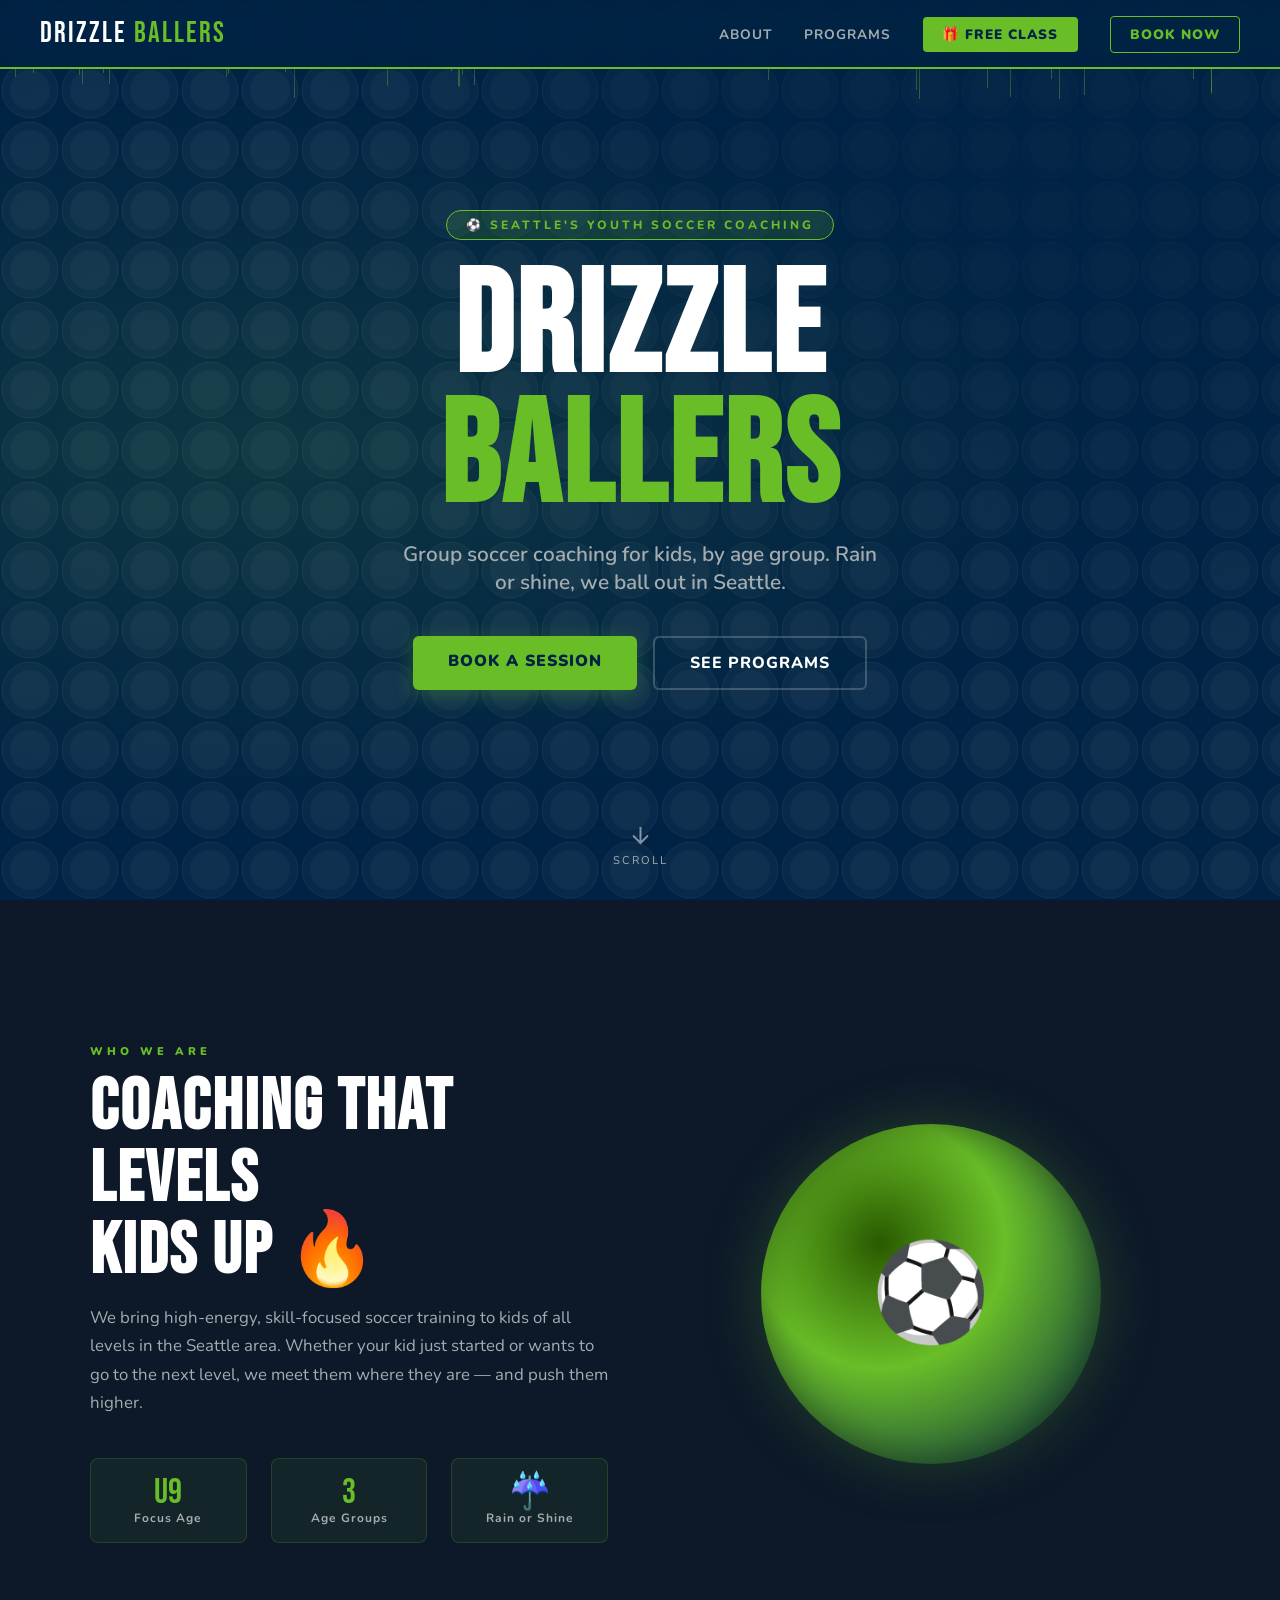
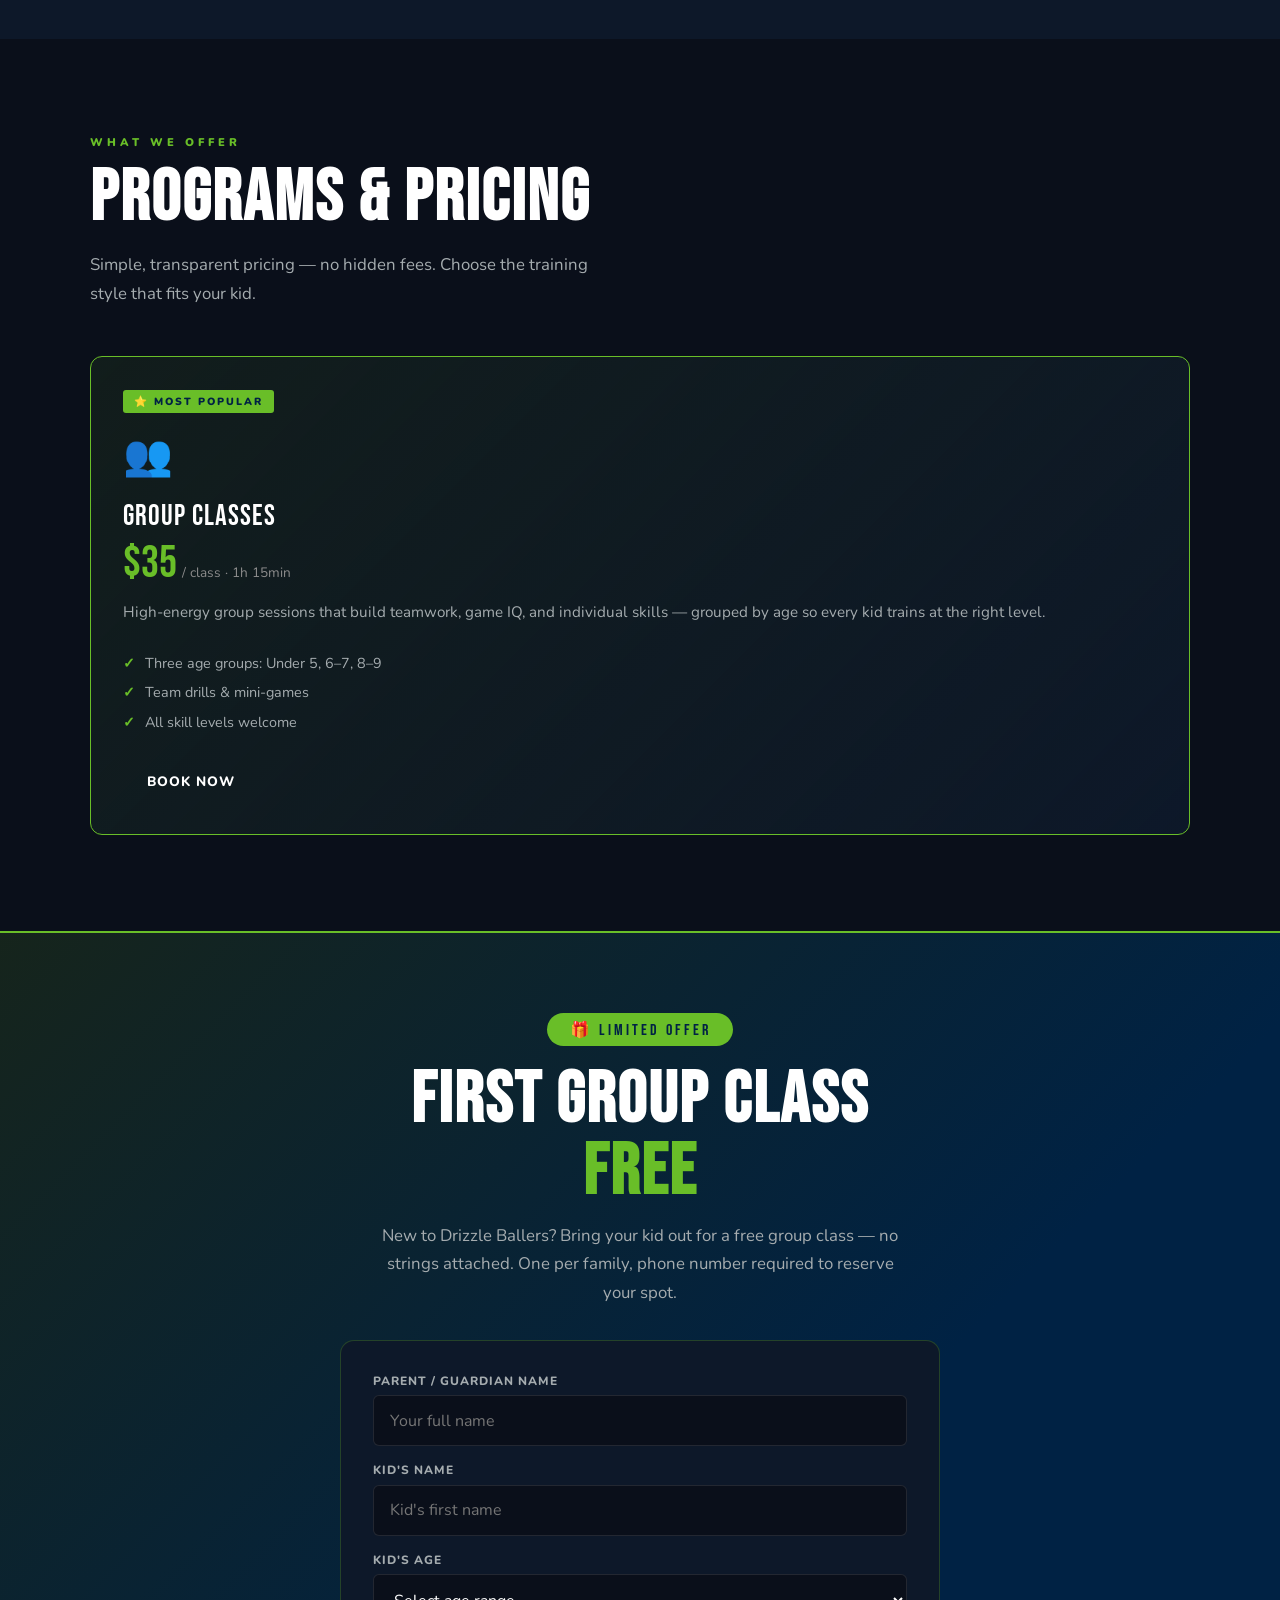
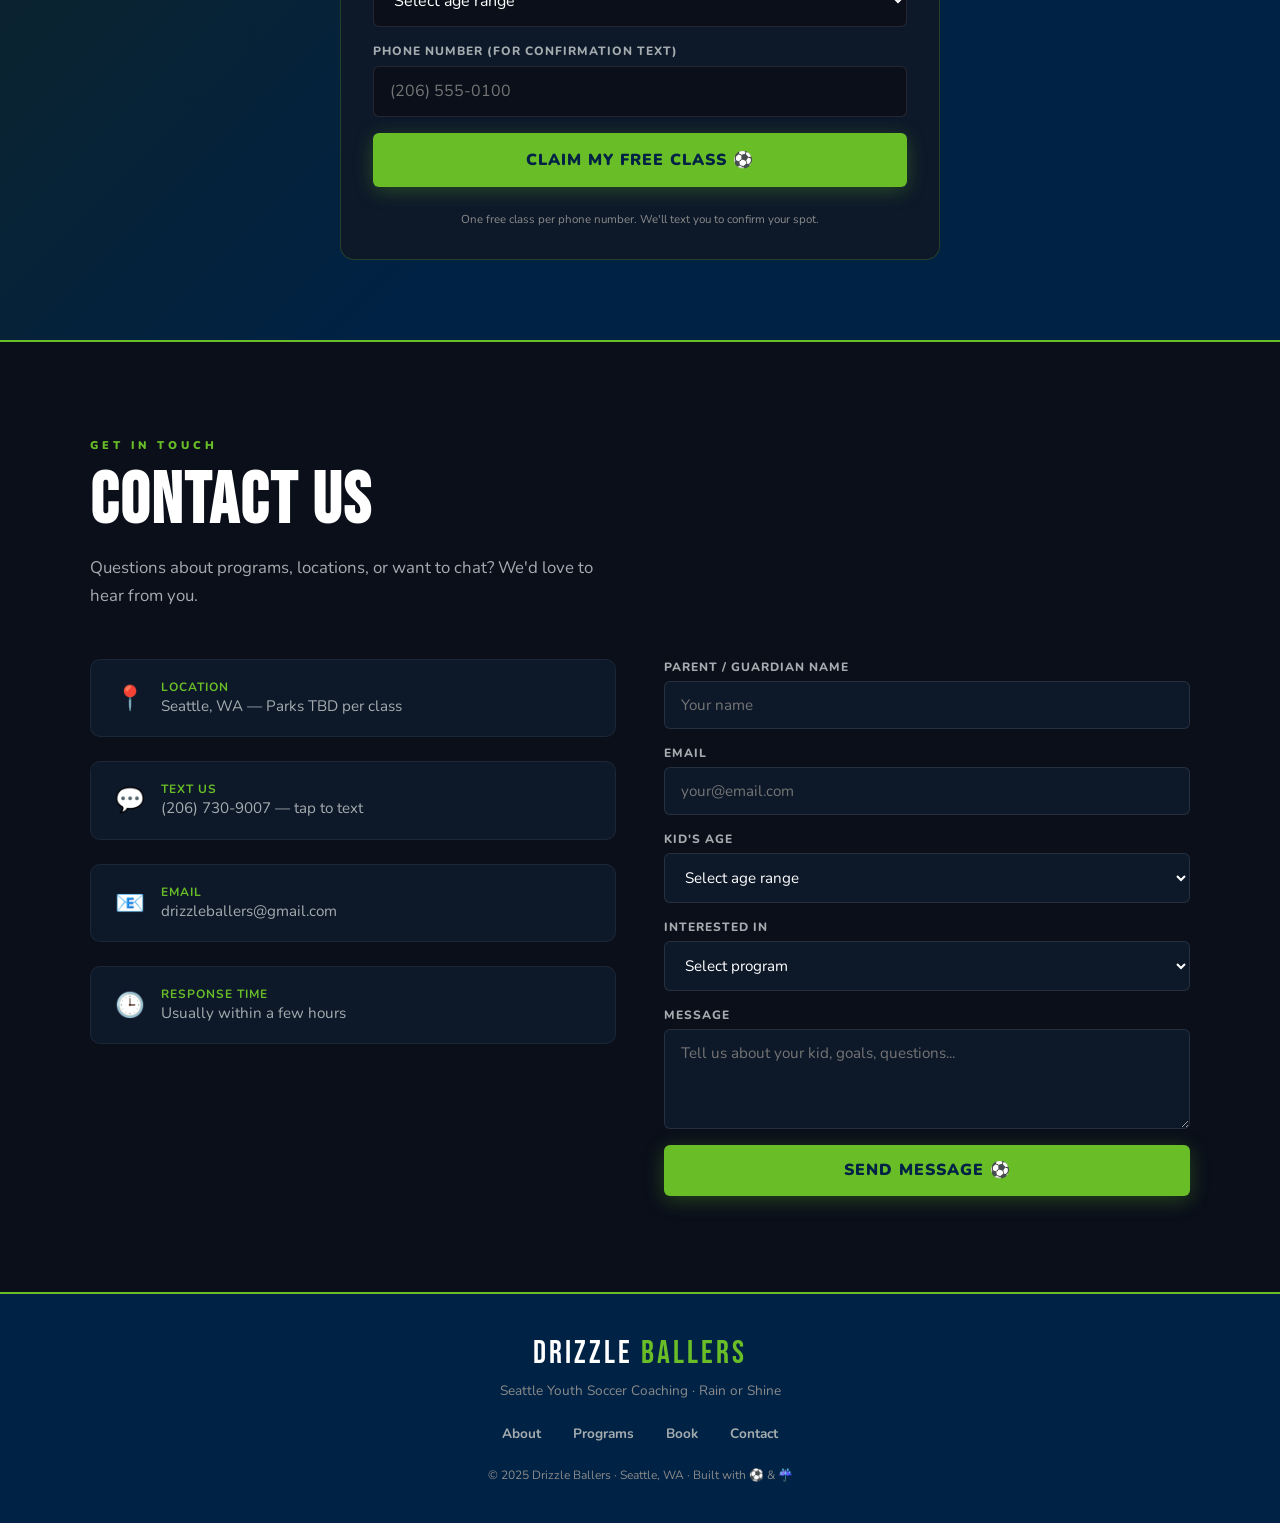
==== commit 1e5b946e: "Split inline CSS/JS out of index.html into styles.css and script.js index.html was ~1600 lines with " ====
--- a/index.html
+++ b/index.html
@@ -5,801 +5,7 @@
 <meta name="viewport" content="width=device-width, initial-scale=1.0"/>
 <title>Drizzle Ballers | Seattle Soccer Coaching</title>
 <link href="https://fonts.googleapis.com/css2?family=Bebas+Neue&family=Nunito:wght@400;600;700;800;900&display=swap" rel="stylesheet"/>
-<style>
-  :root {
-    --navy: #002244;
-    --green: #69BE28;
-    --gray: #8B8B8B;
-    --silver: #A5ACAF;
-    --white: #FFFFFF;
-    --dark: #0a0f1a;
-    --card-bg: #0d1829;
-  }
-
-  * { margin: 0; padding: 0; box-sizing: border-box; }
-
-  html { scroll-behavior: smooth; }
-
-  body {
-    font-family: 'Nunito', sans-serif;
-    background: var(--dark);
-    color: var(--white);
-    overflow-x: hidden;
-  }
-
-  /* ── NAV ── */
-  nav {
-    position: fixed; top: 0; left: 0; right: 0; z-index: 100;
-    display: flex; align-items: center; justify-content: space-between;
-    padding: 1rem 2.5rem;
-    background: rgba(0,34,68,0.92);
-    backdrop-filter: blur(12px);
-    border-bottom: 2px solid var(--green);
-  }
-  .nav-logo {
-    font-family: 'Bebas Neue', sans-serif;
-    font-size: 1.8rem;
-    letter-spacing: 2px;
-    color: var(--white);
-  }
-  .nav-logo span { color: var(--green); }
-  .nav-links { display: flex; gap: 2rem; list-style: none; }
-  .nav-links a {
-    color: var(--silver);
-    text-decoration: none;
-    font-weight: 700;
-    font-size: 0.85rem;
-    letter-spacing: 1px;
-    text-transform: uppercase;
-    transition: color 0.2s;
-  }
-  .nav-links a:hover { color: var(--green); }
-  .nav-cta {
-    background: var(--green);
-    color: var(--navy) !important;
-    padding: 0.5rem 1.2rem;
-    border-radius: 4px;
-    font-weight: 900 !important;
-  }
-  .nav-cta:hover { background: #7dd62e !important; color: var(--navy) !important; }
-
-  /* ── HERO ── */
-  #hero {
-    min-height: 100vh;
-    display: flex; align-items: center; justify-content: center;
-    position: relative;
-    overflow: hidden;
-    background: var(--navy);
-  }
-
-  .hero-bg {
-    position: absolute; inset: 0;
-    background:
-      radial-gradient(ellipse at 20% 50%, rgba(105,190,40,0.12) 0%, transparent 60%),
-      radial-gradient(ellipse at 80% 20%, rgba(0,34,68,0.8) 0%, transparent 50%),
-      url("data:image/svg+xml,%3Csvg width='60' height='60' viewBox='0 0 60 60' xmlns='http://www.w3.org/2000/svg'%3E%3Cg fill='none' fill-rule='evenodd'%3E%3Cg fill='%23ffffff' fill-opacity='0.03'%3E%3Ccircle cx='30' cy='30' r='28' stroke='%23ffffff' stroke-opacity='0.05' stroke-width='1'/%3E%3Ccircle cx='30' cy='30' r='20'/%3E%3C/g%3E%3C/g%3E%3C/svg%3E");
-  }
-
-  /* animated rain drops */
-  .rain {
-    position: absolute; inset: 0; pointer-events: none; overflow: hidden;
-  }
-  .drop {
-    position: absolute; width: 1px; background: linear-gradient(to bottom, transparent, rgba(105,190,40,0.4));
-    animation: fall linear infinite;
-    border-radius: 2px;
-  }
-
-  @keyframes fall {
-    0% { transform: translateY(-100px); opacity: 0; }
-    10% { opacity: 1; }
-    90% { opacity: 0.5; }
-    100% { transform: translateY(110vh); opacity: 0; }
-  }
-
-  .hero-content {
-    position: relative; z-index: 2;
-    text-align: center;
-    padding: 2rem;
-    animation: fadeUp 0.8s ease both;
-  }
-
-  @keyframes fadeUp {
-    from { opacity: 0; transform: translateY(30px); }
-    to { opacity: 1; transform: translateY(0); }
-  }
-
-  .hero-badge {
-    display: inline-block;
-    background: rgba(105,190,40,0.15);
-    border: 1px solid var(--green);
-    color: var(--green);
-    font-size: 0.75rem;
-    font-weight: 800;
-    letter-spacing: 3px;
-    text-transform: uppercase;
-    padding: 0.4rem 1.2rem;
-    border-radius: 50px;
-    margin-bottom: 1.5rem;
-    animation: fadeUp 0.8s 0.1s ease both;
-  }
-
-  .hero-title {
-    font-family: 'Bebas Neue', sans-serif;
-    font-size: clamp(4rem, 12vw, 9rem);
-    line-height: 0.9;
-    letter-spacing: 3px;
-    margin-bottom: 1rem;
-    animation: fadeUp 0.8s 0.2s ease both;
-  }
-
-  .hero-title .green { color: var(--green); }
-
-  .hero-sub {
-    font-size: clamp(1rem, 2.5vw, 1.3rem);
-    color: var(--silver);
-    font-weight: 600;
-    max-width: 480px;
-    margin: 0 auto 2.5rem;
-    animation: fadeUp 0.8s 0.3s ease both;
-  }
-
-  .hero-btns {
-    display: flex; gap: 1rem; justify-content: center; flex-wrap: wrap;
-    animation: fadeUp 0.8s 0.4s ease both;
-  }
-
-  .btn-primary {
-    background: var(--green);
-    color: var(--navy);
-    font-weight: 900;
-    font-size: 1rem;
-    padding: 0.9rem 2.2rem;
-    border-radius: 6px;
-    text-decoration: none;
-    letter-spacing: 1px;
-    text-transform: uppercase;
-    transition: transform 0.2s, box-shadow 0.2s;
-    box-shadow: 0 4px 20px rgba(105,190,40,0.3);
-  }
-  .btn-primary:hover { transform: translateY(-2px); box-shadow: 0 8px 30px rgba(105,190,40,0.45); }
-
-  .btn-secondary {
-    background: transparent;
-    color: var(--white);
-    font-weight: 800;
-    font-size: 1rem;
-    padding: 0.9rem 2.2rem;
-    border-radius: 6px;
-    text-decoration: none;
-    letter-spacing: 1px;
-    text-transform: uppercase;
-    border: 2px solid rgba(255,255,255,0.2);
-    transition: border-color 0.2s;
-  }
-  .btn-secondary:hover { border-color: var(--silver); }
-
-  .hero-scroll {
-    position: absolute; bottom: 2rem; left: 50%; transform: translateX(-50%);
-    display: flex; flex-direction: column; align-items: center; gap: 0.4rem;
-    color: var(--silver); font-size: 0.7rem; letter-spacing: 2px; text-transform: uppercase;
-    animation: bounce 2s infinite;
-  }
-  @keyframes bounce {
-    0%, 100% { transform: translateX(-50%) translateY(0); }
-    50% { transform: translateX(-50%) translateY(6px); }
-  }
-  .hero-scroll svg { opacity: 0.5; }
-
-  /* ── SECTION BASE ── */
-  section { padding: 6rem 2rem; }
-  .section-label {
-    font-size: 0.7rem;
-    font-weight: 900;
-    letter-spacing: 4px;
-    text-transform: uppercase;
-    color: var(--green);
-    margin-bottom: 0.8rem;
-  }
-  .section-title {
-    font-family: 'Bebas Neue', sans-serif;
-    font-size: clamp(2.5rem, 6vw, 4.5rem);
-    line-height: 1;
-    letter-spacing: 2px;
-    margin-bottom: 1rem;
-  }
-  .section-sub {
-    color: var(--silver);
-    font-size: 1.05rem;
-    max-width: 520px;
-    line-height: 1.7;
-  }
-  .container { max-width: 1100px; margin: 0 auto; }
-
-  /* ── ABOUT ── */
-  #about { background: var(--card-bg); }
-  .about-grid {
-    display: grid;
-    grid-template-columns: 1fr 1fr;
-    gap: 4rem;
-    align-items: center;
-    margin-top: 3rem;
-  }
-  .about-visual {
-    position: relative;
-  }
-  .about-ball {
-    width: 100%;
-    max-width: 340px;
-    aspect-ratio: 1;
-    border-radius: 50%;
-    background: radial-gradient(circle at 35% 35%, #2a5a00, #69BE28 40%, #002244);
-    display: flex; align-items: center; justify-content: center;
-    font-size: 6rem;
-    box-shadow: 0 0 60px rgba(105,190,40,0.25), inset 0 0 40px rgba(0,0,0,0.4);
-    margin: 0 auto;
-    position: relative;
-    animation: spin-slow 20s linear infinite;
-  }
-  @keyframes spin-slow {
-    from { transform: rotate(0deg); }
-    to { transform: rotate(360deg); }
-  }
-  .about-stat-strip {
-    display: flex; gap: 1.5rem; margin-top: 2.5rem; flex-wrap: wrap;
-  }
-  .stat-chip {
-    background: rgba(105,190,40,0.08);
-    border: 1px solid rgba(105,190,40,0.2);
-    border-radius: 8px;
-    padding: 1rem 1.5rem;
-    text-align: center;
-    flex: 1; min-width: 100px;
-  }
-  .stat-num {
-    font-family: 'Bebas Neue', sans-serif;
-    font-size: 2.2rem;
-    color: var(--green);
-    line-height: 1;
-  }
-  .stat-label { font-size: 0.75rem; color: var(--silver); font-weight: 700; letter-spacing: 1px; }
-
-  /* ── PROGRAMS ── */
-  #programs { background: var(--dark); }
-  .programs-grid {
-    display: grid;
-    grid-template-columns: repeat(auto-fit, minmax(300px, 1fr));
-    gap: 1.5rem;
-    margin-top: 3rem;
-  }
-  .program-card {
-    background: var(--card-bg);
-    border: 1px solid rgba(255,255,255,0.06);
-    border-radius: 12px;
-    padding: 2rem;
-    position: relative;
-    overflow: hidden;
-    transition: transform 0.2s, border-color 0.2s;
-  }
-  .program-card:hover { transform: translateY(-4px); border-color: rgba(105,190,40,0.3); }
-  .program-card.featured {
-    border-color: var(--green);
-    background: linear-gradient(135deg, rgba(105,190,40,0.08), var(--card-bg));
-  }
-  .program-tag {
-    display: inline-block;
-    background: var(--green);
-    color: var(--navy);
-    font-size: 0.65rem;
-    font-weight: 900;
-    letter-spacing: 2px;
-    text-transform: uppercase;
-    padding: 0.25rem 0.7rem;
-    border-radius: 3px;
-    margin-bottom: 1rem;
-  }
-  .program-tag.gray { background: var(--silver); }
-  .program-icon { font-size: 2.5rem; margin-bottom: 1rem; }
-  .program-name {
-    font-family: 'Bebas Neue', sans-serif;
-    font-size: 1.8rem;
-    letter-spacing: 1px;
-    margin-bottom: 0.5rem;
-  }
-  .program-desc { color: var(--silver); font-size: 0.95rem; line-height: 1.6; margin-bottom: 1.5rem; }
-  .program-features { list-style: none; margin-bottom: 1.5rem; }
-  .program-features li {
-    color: var(--silver);
-    font-size: 0.9rem;
-    padding: 0.3rem 0;
-    padding-left: 1.4rem;
-    position: relative;
-  }
-  .program-features li::before { content: '✓'; position: absolute; left: 0; color: var(--green); font-weight: 900; }
-
-  /* ── SCHEDULE ── */
-  #schedule { background: var(--card-bg); }
-  .schedule-grid {
-    display: grid;
-    grid-template-columns: repeat(auto-fit, minmax(200px, 1fr));
-    gap: 1rem;
-    margin-top: 3rem;
-  }
-  .schedule-day {
-    background: var(--dark);
-    border: 1px solid rgba(255,255,255,0.06);
-    border-radius: 10px;
-    padding: 1.5rem;
-    transition: border-color 0.2s;
-  }
-  .schedule-day:hover { border-color: rgba(105,190,40,0.3); }
-  .day-name {
-    font-family: 'Bebas Neue', sans-serif;
-    font-size: 1.3rem;
-    letter-spacing: 2px;
-    color: var(--green);
-    margin-bottom: 0.8rem;
-  }
-  .class-slot {
-    background: rgba(105,190,40,0.06);
-    border-left: 3px solid var(--green);
-    padding: 0.6rem 0.8rem;
-    border-radius: 0 6px 6px 0;
-    margin-bottom: 0.6rem;
-  }
-  .slot-time { font-size: 0.75rem; color: var(--silver); font-weight: 700; }
-  .slot-name { font-size: 0.9rem; font-weight: 800; }
-  .slot-age { font-size: 0.7rem; color: var(--gray); }
-  .no-class { color: var(--gray); font-size: 0.85rem; font-style: italic; }
-
-  /* ── PRICING ── */
-  #pricing { background: var(--dark); }
-  .pricing-grid {
-    display: grid;
-    grid-template-columns: repeat(auto-fit, minmax(260px, 1fr));
-    gap: 1.5rem;
-    margin-top: 3rem;
-  }
-  .pricing-card {
-    background: var(--card-bg);
-    border: 1px solid rgba(255,255,255,0.06);
-    border-radius: 12px;
-    padding: 2rem;
-    text-align: center;
-    position: relative;
-    transition: transform 0.2s, border-color 0.2s;
-  }
-  .pricing-card:hover { transform: translateY(-4px); }
-  .pricing-card.popular {
-    border-color: var(--green);
-    background: linear-gradient(135deg, rgba(105,190,40,0.1), var(--card-bg));
-  }
-  .popular-badge {
-    position: absolute; top: -12px; left: 50%; transform: translateX(-50%);
-    background: var(--green); color: var(--navy);
-    font-size: 0.65rem; font-weight: 900; letter-spacing: 2px; text-transform: uppercase;
-    padding: 0.25rem 1rem; border-radius: 50px;
-  }
-  .pricing-name {
-    font-family: 'Bebas Neue', sans-serif;
-    font-size: 1.6rem; letter-spacing: 2px;
-    margin-bottom: 0.5rem;
-  }
-  .pricing-price {
-    font-family: 'Bebas Neue', sans-serif;
-    font-size: 3.5rem;
-    color: var(--green);
-    line-height: 1;
-    margin-bottom: 0.3rem;
-  }
-  .pricing-price span { font-size: 1.5rem; }
-  .pricing-period { color: var(--gray); font-size: 0.8rem; margin-bottom: 1.5rem; }
-  .pricing-list { list-style: none; margin-bottom: 2rem; text-align: left; }
-  .pricing-list li {
-    padding: 0.4rem 0;
-    padding-left: 1.4rem;
-    position: relative;
-    color: var(--silver);
-    font-size: 0.9rem;
-  }
-  .pricing-list li::before { content: '⚽'; position: absolute; left: 0; font-size: 0.75rem; top: 0.45rem; }
-
-  /* ── BOOKING ── */
-  #book { background: var(--card-bg); }
-  .book-inner {
-    margin-top: 3rem;
-    background: var(--dark);
-    border: 1px solid rgba(105,190,40,0.2);
-    border-radius: 16px;
-    padding: 2.5rem;
-    max-width: 720px;
-  }
-  .calendly-placeholder {
-    background: rgba(105,190,40,0.04);
-    border: 2px dashed rgba(105,190,40,0.3);
-    border-radius: 10px;
-    padding: 4rem 2rem;
-    text-align: center;
-    color: var(--silver);
-  }
-  .calendly-placeholder .icon { font-size: 3rem; margin-bottom: 1rem; }
-  .calendly-placeholder p { margin-bottom: 1.5rem; line-height: 1.6; }
-
-  /* ── CONTACT ── */
-  #contact { background: var(--dark); }
-  .contact-grid {
-    display: grid;
-    grid-template-columns: 1fr 1fr;
-    gap: 3rem;
-    margin-top: 3rem;
-    align-items: start;
-  }
-  .contact-info { display: flex; flex-direction: column; gap: 1.5rem; }
-  .contact-item {
-    display: flex; align-items: center; gap: 1rem;
-    padding: 1.2rem 1.5rem;
-    background: var(--card-bg);
-    border: 1px solid rgba(255,255,255,0.06);
-    border-radius: 10px;
-    transition: border-color 0.2s;
-  }
-  .contact-item:hover { border-color: rgba(105,190,40,0.3); }
-  .contact-icon { font-size: 1.5rem; }
-  .contact-text strong { display: block; font-size: 0.75rem; color: var(--green); letter-spacing: 1px; text-transform: uppercase; }
-  .contact-text span { font-size: 0.95rem; color: var(--silver); }
-
-  .contact-form { display: flex; flex-direction: column; gap: 1rem; }
-  .form-group { display: flex; flex-direction: column; gap: 0.4rem; }
-  .form-group label { font-size: 0.75rem; font-weight: 800; letter-spacing: 1px; text-transform: uppercase; color: var(--silver); }
-  .form-group input,
-  .form-group textarea,
-  .form-group select {
-    background: var(--card-bg);
-    border: 1px solid rgba(255,255,255,0.1);
-    border-radius: 6px;
-    padding: 0.8rem 1rem;
-    color: var(--white);
-    font-family: 'Nunito', sans-serif;
-    font-size: 0.95rem;
-    transition: border-color 0.2s;
-    outline: none;
-  }
-  .form-group input:focus,
-  .form-group textarea:focus,
-  .form-group select:focus { border-color: var(--green); }
-  .form-group select option { background: var(--card-bg); }
-  .form-group textarea { resize: vertical; min-height: 100px; }
-
-  /* ── BOOK TABS ── */
-  .book-tabs {
-    display: flex; gap: 0.75rem; flex-wrap: wrap;
-    margin: 2.5rem 0 0;
-  }
-  .book-tab {
-    background: var(--card-bg);
-    border: 1px solid rgba(255,255,255,0.08);
-    color: var(--silver);
-    padding: 0.7rem 1.3rem;
-    border-radius: 8px;
-    font-family: 'Nunito', sans-serif;
-    font-size: 0.88rem;
-    font-weight: 800;
-    cursor: pointer;
-    transition: all 0.2s;
-    letter-spacing: 0.3px;
-  }
-  .book-tab:hover { border-color: var(--green); color: var(--white); }
-  .book-tab.active { background: var(--green); color: var(--navy); border-color: var(--green); }
-
-
-  .tab-panel { margin-top: 1.5rem; }
-  .tab-info {
-    background: var(--card-bg);
-    border: 1px solid rgba(255,255,255,0.06);
-    border-radius: 10px;
-    padding: 1.2rem 1.5rem;
-    margin-bottom: 1rem;
-    display: flex; align-items: center; gap: 1.2rem; flex-wrap: wrap;
-  }
-  .tab-badge {
-    background: rgba(105,190,40,0.1);
-    border: 1px solid rgba(105,190,40,0.25);
-    color: var(--green);
-    font-size: 0.75rem;
-    font-weight: 800;
-    letter-spacing: 0.5px;
-    padding: 0.3rem 0.9rem;
-    border-radius: 50px;
-    white-space: nowrap;
-  }
-  .tab-info p { color: var(--silver); font-size: 0.9rem; line-height: 1.5; }
-
-
-
-  /* ── LEVEL SELECTOR ── */
-  .level-btn {
-    flex: 1; min-width: 140px;
-    background: var(--card-bg);
-    border: 1px solid rgba(255,255,255,0.08);
-    border-radius: 10px;
-    color: var(--silver);
-    padding: 1rem 0.8rem;
-    font-family: 'Nunito', sans-serif;
-    font-size: 0.9rem;
-    font-weight: 800;
-    cursor: pointer;
-    transition: all 0.2s;
-    line-height: 1.3;
-  }
-  .level-btn:hover { border-color: var(--green); color: var(--white); }
-  .level-btn.active {
-    background: rgba(105,190,40,0.12);
-    border-color: var(--green);
-    color: var(--green);
-  }
-
-  /* ── BOOKING STEPS ── */
-  .booking-step {
-    animation: fadeIn 0.3s ease;
-  }
-  @keyframes fadeIn {
-    from { opacity: 0; transform: translateY(-8px); }
-    to { opacity: 1; transform: translateY(0); }
-  }
-
-  .summary-box {
-    background: var(--dark);
-    border: 1px solid rgba(255,255,255,0.06);
-    border-radius: 10px;
-    padding: 1rem 1.2rem;
-    margin-bottom: 1rem;
-  }
-
-  /* ── KID COUNTER ── */
-  .kid-counter {
-    background: rgba(105,190,40,0.06);
-    border: 1px solid rgba(105,190,40,0.2);
-    border-radius: 10px;
-    padding: 1rem 1.2rem;
-    margin-top: 1.2rem;
-    display: flex;
-    align-items: center;
-    justify-content: space-between;
-    flex-wrap: wrap;
-    gap: 0.8rem;
-  }
-  .kid-counter-label {
-    font-size: 0.82rem;
-    font-weight: 800;
-    color: var(--silver);
-    letter-spacing: 0.5px;
-    text-transform: uppercase;
-  }
-  .kid-counter-controls {
-    display: flex;
-    align-items: center;
-    gap: 0.8rem;
-  }
-  .kc-btn {
-    width: 32px; height: 32px;
-    border-radius: 50%;
-    border: 2px solid var(--green);
-    background: transparent;
-    color: var(--green);
-    font-size: 1.2rem;
-    font-weight: 900;
-    cursor: pointer;
-    display: flex; align-items: center; justify-content: center;
-    transition: background 0.2s, color 0.2s;
-    line-height: 1;
-    font-family: 'Nunito', sans-serif;
-  }
-  .kc-btn:hover { background: var(--green); color: var(--navy); }
-  .kc-btn:disabled { border-color: var(--gray); color: var(--gray); cursor: not-allowed; }
-  .kc-btn:disabled:hover { background: transparent; color: var(--gray); }
-  .kc-count {
-    font-family: 'Bebas Neue', sans-serif;
-    font-size: 1.8rem;
-    color: var(--white);
-    min-width: 28px;
-    text-align: center;
-    line-height: 1;
-  }
-  .kc-total {
-    font-size: 0.9rem;
-    color: var(--silver);
-  }
-  .kc-total strong {
-    color: var(--green);
-    font-size: 1.1rem;
-  }
-
-  /* ── FREE SESSION ── */
-  #free-session {
-    background: linear-gradient(135deg, rgba(105,190,40,0.12) 0%, var(--navy) 60%);
-    border-top: 2px solid var(--green);
-    border-bottom: 2px solid var(--green);
-    padding: 5rem 2rem;
-  }
-  .free-session-inner {
-    max-width: 600px;
-    margin: 0 auto;
-    text-align: center;
-  }
-  .free-badge {
-    display: inline-block;
-    background: var(--green);
-    color: var(--navy);
-    font-family: 'Bebas Neue', sans-serif;
-    font-size: 1rem;
-    letter-spacing: 3px;
-    padding: 0.4rem 1.4rem;
-    border-radius: 50px;
-    margin-bottom: 1.2rem;
-  }
-  .free-session-inner .section-title { margin-bottom: 0.8rem; }
-  .free-session-inner .section-sub { margin: 0 auto 2rem; text-align: center; }
-  .free-form {
-    display: flex;
-    flex-direction: column;
-    gap: 1rem;
-    background: var(--card-bg);
-    border: 1px solid rgba(105,190,40,0.25);
-    border-radius: 14px;
-    padding: 2rem;
-    text-align: left;
-  }
-  .free-form .form-group label { color: var(--silver); }
-  .free-form .form-group input,
-  .free-form .form-group select {
-    background: var(--dark);
-    border: 1px solid rgba(255,255,255,0.1);
-    border-radius: 6px;
-    padding: 0.85rem 1rem;
-    color: var(--white);
-    font-family: 'Nunito', sans-serif;
-    font-size: 1rem;
-    outline: none;
-    width: 100%;
-    transition: border-color 0.2s;
-  }
-  .free-form .form-group input:focus,
-  .free-form .form-group select:focus { border-color: var(--green); }
-  .free-form .form-group select option { background: var(--dark); }
-  #free-msg {
-    font-size: 0.9rem;
-    padding: 0.8rem 1rem;
-    border-radius: 6px;
-    display: none;
-    font-weight: 700;
-    text-align: center;
-  }
-  #free-msg.success { background: rgba(105,190,40,0.15); color: var(--green); border: 1px solid var(--green); display: block; }
-  #free-msg.error { background: rgba(220,50,50,0.12); color: #f87171; border: 1px solid #f87171; display: block; }
-  .fine-print { font-size: 0.72rem; color: var(--gray); text-align: center; margin-top: 0.5rem; }
-
-  /* ── FOOTER ── */
-  footer {
-    background: var(--navy);
-    border-top: 2px solid var(--green);
-    padding: 2.5rem 2rem;
-    text-align: center;
-  }
-  .footer-logo {
-    font-family: 'Bebas Neue', sans-serif;
-    font-size: 2rem;
-    letter-spacing: 3px;
-    margin-bottom: 0.5rem;
-  }
-  .footer-logo span { color: var(--green); }
-  .footer-sub { color: var(--gray); font-size: 0.85rem; }
-  .footer-links { display: flex; justify-content: center; gap: 2rem; margin: 1.5rem 0; flex-wrap: wrap; }
-  .footer-links a { color: var(--silver); text-decoration: none; font-size: 0.85rem; font-weight: 700; transition: color 0.2s; }
-  .footer-links a:hover { color: var(--green); }
-  .footer-copy { color: var(--gray); font-size: 0.75rem; margin-top: 1rem; }
-
-  /* ── HAMBURGER ── */
-  .nav-hamburger {
-    display: none;
-    flex-direction: column;
-    gap: 5px;
-    background: none;
-    border: none;
-    cursor: pointer;
-    padding: 0.4rem;
-    z-index: 101;
-  }
-  .nav-hamburger span {
-    display: block;
-    width: 24px;
-    height: 2px;
-    background: var(--white);
-    border-radius: 2px;
-    transition: all 0.3s;
-  }
-  .nav-hamburger.open span:nth-child(1) { transform: translateY(7px) rotate(45deg); }
-  .nav-hamburger.open span:nth-child(2) { opacity: 0; }
-  .nav-hamburger.open span:nth-child(3) { transform: translateY(-7px) rotate(-45deg); }
-
-  #mobile-menu {
-    display: none;
-    position: fixed;
-    inset: 0;
-    background: var(--navy);
-    z-index: 100;
-    flex-direction: column;
-    align-items: center;
-    justify-content: center;
-    gap: 2rem;
-  }
-  #mobile-menu.open { display: flex; }
-  #mobile-menu a {
-    color: var(--white);
-    text-decoration: none;
-    font-family: 'Bebas Neue', sans-serif;
-    font-size: 2.8rem;
-    letter-spacing: 3px;
-    transition: color 0.2s;
-  }
-  #mobile-menu a:hover { color: var(--green); }
-  #mobile-menu .mobile-cta {
-    font-size: 1.2rem;
-    background: var(--green);
-    color: var(--navy) !important;
-    padding: 0.7rem 2rem;
-    border-radius: 6px;
-    letter-spacing: 2px;
-  }
-
-  /* ── TABLET ── */
-  @media (max-width: 1024px) {
-    .about-grid { gap: 2rem; }
-    .about-ball { max-width: 260px; }
-    .contact-grid { grid-template-columns: 1fr; }
-    .pricing-grid { grid-template-columns: repeat(auto-fit, minmax(220px, 1fr)); }
-  }
-
-  /* ── MOBILE ── */
-  @media (max-width: 768px) {
-    nav { padding: 1rem 1.2rem; }
-    .nav-links { display: none; }
-    .nav-hamburger { display: flex; }
-
-    section { padding: 4rem 1.2rem; }
-    #hero { min-height: 100svh; }
-
-    .about-grid, .contact-grid { grid-template-columns: 1fr; }
-    .about-visual { order: -1; }
-    .about-ball { max-width: 180px; }
-    .about-stat-strip { gap: 0.8rem; }
-    .stat-chip { padding: 0.8rem 1rem; }
-
-    .programs-grid { grid-template-columns: 1fr; }
-    .schedule-grid { grid-template-columns: repeat(2, 1fr); }
-    .pricing-grid { grid-template-columns: 1fr; }
-
-    .hero-btns { flex-direction: column; align-items: center; }
-    .btn-primary, .btn-secondary { width: 100%; max-width: 320px; text-align: center; }
-
-    .kid-counter { flex-direction: column; align-items: flex-start; }
-    .kc-total { width: 100%; }
-
-    .free-form { padding: 1.4rem; }
-    .free-session-inner { padding: 0 0.5rem; }
-
-    .calendly-inline-widget { min-width: unset !important; width: 100% !important; }
-
-    .footer-links { gap: 1.2rem; }
-  }
-
-  /* ── SMALL PHONES ── */
-  @media (max-width: 480px) {
-    .schedule-grid { grid-template-columns: 1fr; }
-    .hero-badge { font-size: 0.65rem; letter-spacing: 2px; }
-    .section-title { letter-spacing: 1px; }
-    .pricing-card.popular { margin-top: 1rem; }
-  }
-</style>
+<link rel="stylesheet" href="styles.css"/>
 </head>
 <body>
 
@@ -1064,292 +270,7 @@
   <div class="footer-copy">© 2025 Drizzle Ballers · Seattle, WA · Built with ⚽ & ☔</div>
 </footer>
 
-<script>
-// ── PROGRAM CARD HOVER HIGHLIGHT ──
-document.querySelectorAll('.program-card').forEach(card => {
-  card.style.cursor = 'pointer';
-  const btn = card.querySelector('a, button');
-
-  card.addEventListener('mouseenter', () => {
-    document.querySelectorAll('.program-card').forEach(c => {
-      c.classList.remove('featured');
-      c.querySelector('.program-tag').classList.add('gray');
-      const b = c.querySelector('a, button');
-      b.className = 'btn-secondary';
-      b.style.cssText = 'display:inline-block;font-size:0.85rem;padding:0.7rem 1.5rem;';
-      const p = c.querySelector('.program-price');
-      if (p) p.style.color = 'var(--silver)';
-    });
-    card.classList.add('featured');
-    card.querySelector('.program-tag').classList.remove('gray');
-    btn.className = 'btn-primary';
-    btn.style.cssText = 'display:inline-block;font-size:0.85rem;padding:0.7rem 1.5rem;';
-    const activePrice = card.querySelector('.program-price');
-    if (activePrice) activePrice.style.color = 'var(--green)';
-  });
-});
-
-// ── BOOKING FLOW ──
-// Payment is now collected by Calendly itself (Stripe connected under Calendly's
-// own Integrations settings), so each price tier needs its own Calendly event type.
-// Prices below MUST match what's configured on each event type in Calendly.
-const CALENDLY_EVENTS = {
-  'u5': 'https://calendly.com/drizzleballers/age-group-u5',
-  '6-7': 'https://calendly.com/drizzleballers/age-group-6-7',
-  '8-9': 'https://calendly.com/drizzleballers/age-group-8-9'
-};
-const AGE_GROUP_LABELS = { 'u5': 'Under 5', '6-7': '6–7', '8-9': '8–9' };
-const PRICE = 35;
-
-// Calendly's widget.js loads async — wait for it before calling its API.
-function withCalendly(cb) {
-  if (window.Calendly) return cb();
-  setTimeout(() => withCalendly(cb), 150);
-}
-
-let ageGroupSelected = localStorage.getItem('drizzle_age_group') || 'u5';
-
-function setAgeGroupAndShowCalendly(group) {
-  ageGroupSelected = group;
-  localStorage.setItem('drizzle_age_group', group);
-  ['u5', '6-7', '8-9'].forEach(g => {
-    document.getElementById('btn-' + g).classList.toggle('active', g === group);
-  });
-
-  document.getElementById('group-confirmed').style.display = 'none';
-
-  // Show Calendly step (keep age group selector visible above)
-  document.getElementById("booking-step-2").style.display = "block";
-
-  // Update age group label
-  document.getElementById('level-display').textContent = AGE_GROUP_LABELS[group];
-
-  renderGroupWidget();
-}
-
-function renderGroupWidget() {
-  const container = document.getElementById('calendly-group-widget');
-  container.innerHTML = '';
-  container.style.display = 'block';
-  document.getElementById('group-confirmed').style.display = 'none';
-  withCalendly(() => Calendly.initInlineWidget({
-    url: CALENDLY_EVENTS[ageGroupSelected],
-    parentElement: container
-  }));
-}
-
-// Single global handler — routes to whichever booking flow is active.
-// Calendly only fires this once the whole flow (including any payment step) completes.
-window.addEventListener('message', function(e) {
-  if (e.origin !== 'https://calendly.com' || e.data.event !== 'calendly.event_scheduled') return;
-  if (document.getElementById('booking-step-2').style.display !== 'none' &&
-      document.getElementById('group-confirmed').style.display === 'none') {
-    showGroupConfirmed();
-  }
-});
-
-function showGroupConfirmed() {
-  document.getElementById('calendly-group-widget').style.display = 'none';
-  document.getElementById('confirm-total').textContent = '$' + PRICE;
-  document.getElementById('group-confirmed').style.display = 'block';
-
-  // Optional email notification only — Calendly + Stripe are the actual record of the booking/payment.
-  const bookingData = new FormData();
-  bookingData.append('age_group', AGE_GROUP_LABELS[ageGroupSelected]);
-  bookingData.append('total', '$' + PRICE);
-  bookingData.append('status', 'booked_and_paid');
-  fetch(`https://formspree.io/f/${FORMSPREE_BOOKING}`, {
-    method: 'POST',
-    body: bookingData,
-    headers: { 'Accept': 'application/json' }
-  }).catch(err => console.error('Booking notification error:', err));
-}
-
-function backToLevel() {
-  document.getElementById("booking-step-2").style.display = "none";
-  document.getElementById('group-confirmed').style.display = 'none';
-}
-
-function showGroupBooking() {
-  document.getElementById('group-book-btn-container').style.display = 'none';
-  document.getElementById('booking-step-1').style.display = 'block';
-}
-
-function resetGroupBooking() {
-  document.getElementById('group-book-btn-container').style.display = 'block';
-  document.getElementById('booking-step-1').style.display = 'none';
-  document.getElementById('booking-step-2').style.display = 'none';
-  document.getElementById('group-confirmed').style.display = 'none';
-}
-
-
-// init — highlight the saved age group's button
-['u5', '6-7', '8-9'].forEach(g => {
-  document.getElementById('btn-' + g).classList.toggle('active', g === ageGroupSelected);
-});
-
-
-const LINKS = {
-  freePassByAge: {
-    'Under 5': 'https://calendly.com/drizzleballers/free-pass-age-group-u5',
-    '6–7 years old': 'https://calendly.com/drizzleballers/free-pass-age-group-6-7',
-    '8–9 years old': 'https://calendly.com/drizzleballers/free-pass-age-group-8-9'
-  }
-};
-
-// ── TAB SWITCHING ──
-function switchTab(tab, btn) {
-  document.querySelectorAll('.tab-panel').forEach(p => p.style.display = 'none');
-  document.querySelectorAll('.book-tab').forEach(b => b.classList.remove('active'));
-  document.getElementById('tab-' + tab).style.display = 'block';
-  btn.classList.add('active');
-}
-
-// ── FREE SESSION CLAIM ──
-function normalizePhone(raw) {
-  return raw.replace(/\D/g, '');
-}
-
-function claimFreeSession(e) {
-  e.preventDefault();
-  const form  = e.target;
-  const name  = document.getElementById('fs-name').value.trim();
-  const phone = normalizePhone(document.getElementById('fs-phone').value);
-  const msg   = document.getElementById('free-msg');
-  const submitBtn = form.querySelector('button[type="submit"]');
-
-  if (phone.length < 7) {
-    msg.className = 'error';
-    msg.textContent = '⚠️ Please enter a valid phone number.';
-    return;
-  }
-
-  // Local duplicate check — fast UX guard (Formspree is the real record)
-  const existing = JSON.parse(localStorage.getItem('db_free_sessions') || '[]');
-  const duplicate = existing.find(r => normalizePhone(r.phone) === phone);
-  if (duplicate) {
-    msg.className = 'error';
-    msg.textContent = `⚠️ This number already claimed a free class on ${duplicate.date}. One per family!`;
-    return;
-  }
-
-  submitBtn.disabled = true;
-  submitBtn.textContent = 'Claiming…';
-
-  fetch(`https://formspree.io/f/${FORMSPREE_FREE_SESSION}`, {
-    method: 'POST',
-    body: new FormData(form),
-    headers: { 'Accept': 'application/json' }
-  })
-    .then(r => {
-      if (!r.ok) return r.json().then(d => { throw new Error(d.errors?.map(x => x.message).join(', ') || 'Error'); });
-
-      // Persist locally only after a successful server record
-      const record = {
-        name,
-        phone: document.getElementById('fs-phone').value.trim(),
-        date: new Date().toLocaleDateString('en-US', { month:'short', day:'numeric', year:'numeric' })
-      };
-      existing.push(record);
-      localStorage.setItem('db_free_sessions', JSON.stringify(existing));
-
-      const freePassUrl = LINKS.freePassByAge[document.getElementById('fs-age').value] || 'https://calendly.com/drizzleballers';
-      msg.className = 'success';
-      msg.innerHTML = `✅ You're on the list, <strong>${name}</strong>! We'll text you at ${document.getElementById('fs-phone').value.trim()} to confirm your spot. You can also book directly below:
-        <a href="${freePassUrl}" target="_blank"
-           style="display:block;margin-top:1rem;background:var(--green);color:var(--navy);
-                  font-weight:900;padding:0.85rem 1.5rem;border-radius:6px;text-decoration:none;
-                  text-align:center;font-size:1rem;letter-spacing:1px;">
-          📅 Book My Free Class →
-        </a>`;
-      submitBtn.textContent = '🎉 Claimed!';
-    })
-    .catch(err => {
-      msg.className = 'error';
-      msg.textContent = '⚠️ Something went wrong — please text us directly at (206) 730-9007.';
-      submitBtn.disabled = false;
-      submitBtn.textContent = 'Claim My Free Class ⚽';
-      console.error('Free session error:', err);
-    });
-}
-
-
-function toggleMenu() {
-  const menu = document.getElementById('mobile-menu');
-  const btn  = document.querySelector('.nav-hamburger');
-  menu.classList.toggle('open');
-  btn.classList.toggle('open');
-  document.body.style.overflow = menu.classList.contains('open') ? 'hidden' : '';
-}
-
-const rain = document.getElementById('rain');
-for (let i = 0; i < 40; i++) {
-  const drop = document.createElement('div');
-  drop.classList.add('drop');
-  drop.style.left = Math.random() * 100 + '%';
-  drop.style.height = (40 + Math.random() * 60) + 'px';
-  drop.style.animationDuration = (1.5 + Math.random() * 2.5) + 's';
-  drop.style.animationDelay = (Math.random() * 3) + 's';
-  rain.appendChild(drop);
-}
-
-// ── FORMSPREE IDs — replace with your own from formspree.io/forms ──
-const FORMSPREE_CONTACT     = 'xwvjvgqo';
-const FORMSPREE_FREE_SESSION = 'mykakrpa';
-const FORMSPREE_BOOKING     = 'meeweyzy';
-
-// Form submit
-function handleSubmit(e) {
-  e.preventDefault();
-  const form = e.target;
-  const btn  = form.querySelector('button[type="submit"]');
-  btn.disabled = true;
-  btn.textContent = 'Sending…';
-
-  fetch(`https://formspree.io/f/${FORMSPREE_CONTACT}`, {
-    method: 'POST',
-    body: new FormData(form),
-    headers: { 'Accept': 'application/json' }
-  })
-    .then(r => {
-      if (r.ok) {
-        btn.textContent = '✅ Message Sent!';
-        btn.style.background = '#2a5a00';
-        form.reset();
-        setTimeout(() => {
-          btn.textContent = 'Send Message ⚽';
-          btn.style.background = '';
-          btn.disabled = false;
-        }, 3000);
-      } else {
-        return r.json().then(d => { throw new Error(d.errors?.map(x => x.message).join(', ') || 'Error'); });
-      }
-    })
-    .catch(err => {
-      btn.textContent = '⚠️ Failed — try emailing us';
-      btn.style.background = '#7f1d1d';
-      btn.disabled = false;
-      console.error('Contact form error:', err);
-    });
-}
-
-// Scroll animations
-const observer = new IntersectionObserver((entries) => {
-  entries.forEach(el => {
-    if (el.isIntersecting) {
-      el.target.style.opacity = '1';
-      el.target.style.transform = 'translateY(0)';
-    }
-  });
-}, { threshold: 0.1 });
-
-document.querySelectorAll('.program-card, .pricing-card, .schedule-day, .stat-chip').forEach(el => {
-  el.style.opacity = '0';
-  el.style.transform = 'translateY(20px)';
-  el.style.transition = 'opacity 0.5s ease, transform 0.5s ease';
-  observer.observe(el);
-});
-</script>
+<script src="script.js"></script>
 <script type="text/javascript" src="https://assets.calendly.com/assets/external/widget.js" async></script>
 </body>
 </html>
--- a/styles.css
+++ b/styles.css
@@ -0,0 +1,793 @@
+:root {
+  --navy: #002244;
+  --green: #69BE28;
+  --gray: #8B8B8B;
+  --silver: #A5ACAF;
+  --white: #FFFFFF;
+  --dark: #0a0f1a;
+  --card-bg: #0d1829;
+}
+
+* { margin: 0; padding: 0; box-sizing: border-box; }
+
+html { scroll-behavior: smooth; }
+
+body {
+  font-family: 'Nunito', sans-serif;
+  background: var(--dark);
+  color: var(--white);
+  overflow-x: hidden;
+}
+
+/* ── NAV ── */
+nav {
+  position: fixed; top: 0; left: 0; right: 0; z-index: 100;
+  display: flex; align-items: center; justify-content: space-between;
+  padding: 1rem 2.5rem;
+  background: rgba(0,34,68,0.92);
+  backdrop-filter: blur(12px);
+  border-bottom: 2px solid var(--green);
+}
+.nav-logo {
+  font-family: 'Bebas Neue', sans-serif;
+  font-size: 1.8rem;
+  letter-spacing: 2px;
+  color: var(--white);
+}
+.nav-logo span { color: var(--green); }
+.nav-links { display: flex; gap: 2rem; list-style: none; }
+.nav-links a {
+  color: var(--silver);
+  text-decoration: none;
+  font-weight: 700;
+  font-size: 0.85rem;
+  letter-spacing: 1px;
+  text-transform: uppercase;
+  transition: color 0.2s;
+}
+.nav-links a:hover { color: var(--green); }
+.nav-cta {
+  background: var(--green);
+  color: var(--navy) !important;
+  padding: 0.5rem 1.2rem;
+  border-radius: 4px;
+  font-weight: 900 !important;
+}
+.nav-cta:hover { background: #7dd62e !important; color: var(--navy) !important; }
+
+/* ── HERO ── */
+#hero {
+  min-height: 100vh;
+  display: flex; align-items: center; justify-content: center;
+  position: relative;
+  overflow: hidden;
+  background: var(--navy);
+}
+
+.hero-bg {
+  position: absolute; inset: 0;
+  background:
+    radial-gradient(ellipse at 20% 50%, rgba(105,190,40,0.12) 0%, transparent 60%),
+    radial-gradient(ellipse at 80% 20%, rgba(0,34,68,0.8) 0%, transparent 50%),
+    url("data:image/svg+xml,%3Csvg width='60' height='60' viewBox='0 0 60 60' xmlns='http://www.w3.org/2000/svg'%3E%3Cg fill='none' fill-rule='evenodd'%3E%3Cg fill='%23ffffff' fill-opacity='0.03'%3E%3Ccircle cx='30' cy='30' r='28' stroke='%23ffffff' stroke-opacity='0.05' stroke-width='1'/%3E%3Ccircle cx='30' cy='30' r='20'/%3E%3C/g%3E%3C/g%3E%3C/svg%3E");
+}
+
+/* animated rain drops */
+.rain {
+  position: absolute; inset: 0; pointer-events: none; overflow: hidden;
+}
+.drop {
+  position: absolute; width: 1px; background: linear-gradient(to bottom, transparent, rgba(105,190,40,0.4));
+  animation: fall linear infinite;
+  border-radius: 2px;
+}
+
+@keyframes fall {
+  0% { transform: translateY(-100px); opacity: 0; }
+  10% { opacity: 1; }
+  90% { opacity: 0.5; }
+  100% { transform: translateY(110vh); opacity: 0; }
+}
+
+.hero-content {
+  position: relative; z-index: 2;
+  text-align: center;
+  padding: 2rem;
+  animation: fadeUp 0.8s ease both;
+}
+
+@keyframes fadeUp {
+  from { opacity: 0; transform: translateY(30px); }
+  to { opacity: 1; transform: translateY(0); }
+}
+
+.hero-badge {
+  display: inline-block;
+  background: rgba(105,190,40,0.15);
+  border: 1px solid var(--green);
+  color: var(--green);
+  font-size: 0.75rem;
+  font-weight: 800;
+  letter-spacing: 3px;
+  text-transform: uppercase;
+  padding: 0.4rem 1.2rem;
+  border-radius: 50px;
+  margin-bottom: 1.5rem;
+  animation: fadeUp 0.8s 0.1s ease both;
+}
+
+.hero-title {
+  font-family: 'Bebas Neue', sans-serif;
+  font-size: clamp(4rem, 12vw, 9rem);
+  line-height: 0.9;
+  letter-spacing: 3px;
+  margin-bottom: 1rem;
+  animation: fadeUp 0.8s 0.2s ease both;
+}
+
+.hero-title .green { color: var(--green); }
+
+.hero-sub {
+  font-size: clamp(1rem, 2.5vw, 1.3rem);
+  color: var(--silver);
+  font-weight: 600;
+  max-width: 480px;
+  margin: 0 auto 2.5rem;
+  animation: fadeUp 0.8s 0.3s ease both;
+}
+
+.hero-btns {
+  display: flex; gap: 1rem; justify-content: center; flex-wrap: wrap;
+  animation: fadeUp 0.8s 0.4s ease both;
+}
+
+.btn-primary {
+  background: var(--green);
+  color: var(--navy);
+  font-weight: 900;
+  font-size: 1rem;
+  padding: 0.9rem 2.2rem;
+  border-radius: 6px;
+  text-decoration: none;
+  letter-spacing: 1px;
+  text-transform: uppercase;
+  transition: transform 0.2s, box-shadow 0.2s;
+  box-shadow: 0 4px 20px rgba(105,190,40,0.3);
+}
+.btn-primary:hover { transform: translateY(-2px); box-shadow: 0 8px 30px rgba(105,190,40,0.45); }
+
+.btn-secondary {
+  background: transparent;
+  color: var(--white);
+  font-weight: 800;
+  font-size: 1rem;
+  padding: 0.9rem 2.2rem;
+  border-radius: 6px;
+  text-decoration: none;
+  letter-spacing: 1px;
+  text-transform: uppercase;
+  border: 2px solid rgba(255,255,255,0.2);
+  transition: border-color 0.2s;
+}
+.btn-secondary:hover { border-color: var(--silver); }
+
+.hero-scroll {
+  position: absolute; bottom: 2rem; left: 50%; transform: translateX(-50%);
+  display: flex; flex-direction: column; align-items: center; gap: 0.4rem;
+  color: var(--silver); font-size: 0.7rem; letter-spacing: 2px; text-transform: uppercase;
+  animation: bounce 2s infinite;
+}
+@keyframes bounce {
+  0%, 100% { transform: translateX(-50%) translateY(0); }
+  50% { transform: translateX(-50%) translateY(6px); }
+}
+.hero-scroll svg { opacity: 0.5; }
+
+/* ── SECTION BASE ── */
+section { padding: 6rem 2rem; }
+.section-label {
+  font-size: 0.7rem;
+  font-weight: 900;
+  letter-spacing: 4px;
+  text-transform: uppercase;
+  color: var(--green);
+  margin-bottom: 0.8rem;
+}
+.section-title {
+  font-family: 'Bebas Neue', sans-serif;
+  font-size: clamp(2.5rem, 6vw, 4.5rem);
+  line-height: 1;
+  letter-spacing: 2px;
+  margin-bottom: 1rem;
+}
+.section-sub {
+  color: var(--silver);
+  font-size: 1.05rem;
+  max-width: 520px;
+  line-height: 1.7;
+}
+.container { max-width: 1100px; margin: 0 auto; }
+
+/* ── ABOUT ── */
+#about { background: var(--card-bg); }
+.about-grid {
+  display: grid;
+  grid-template-columns: 1fr 1fr;
+  gap: 4rem;
+  align-items: center;
+  margin-top: 3rem;
+}
+.about-visual {
+  position: relative;
+}
+.about-ball {
+  width: 100%;
+  max-width: 340px;
+  aspect-ratio: 1;
+  border-radius: 50%;
+  background: radial-gradient(circle at 35% 35%, #2a5a00, #69BE28 40%, #002244);
+  display: flex; align-items: center; justify-content: center;
+  font-size: 6rem;
+  box-shadow: 0 0 60px rgba(105,190,40,0.25), inset 0 0 40px rgba(0,0,0,0.4);
+  margin: 0 auto;
+  position: relative;
+  animation: spin-slow 20s linear infinite;
+}
+@keyframes spin-slow {
+  from { transform: rotate(0deg); }
+  to { transform: rotate(360deg); }
+}
+.about-stat-strip {
+  display: flex; gap: 1.5rem; margin-top: 2.5rem; flex-wrap: wrap;
+}
+.stat-chip {
+  background: rgba(105,190,40,0.08);
+  border: 1px solid rgba(105,190,40,0.2);
+  border-radius: 8px;
+  padding: 1rem 1.5rem;
+  text-align: center;
+  flex: 1; min-width: 100px;
+}
+.stat-num {
+  font-family: 'Bebas Neue', sans-serif;
+  font-size: 2.2rem;
+  color: var(--green);
+  line-height: 1;
+}
+.stat-label { font-size: 0.75rem; color: var(--silver); font-weight: 700; letter-spacing: 1px; }
+
+/* ── PROGRAMS ── */
+#programs { background: var(--dark); }
+.programs-grid {
+  display: grid;
+  grid-template-columns: repeat(auto-fit, minmax(300px, 1fr));
+  gap: 1.5rem;
+  margin-top: 3rem;
+}
+.program-card {
+  background: var(--card-bg);
+  border: 1px solid rgba(255,255,255,0.06);
+  border-radius: 12px;
+  padding: 2rem;
+  position: relative;
+  overflow: hidden;
+  transition: transform 0.2s, border-color 0.2s;
+}
+.program-card:hover { transform: translateY(-4px); border-color: rgba(105,190,40,0.3); }
+.program-card.featured {
+  border-color: var(--green);
+  background: linear-gradient(135deg, rgba(105,190,40,0.08), var(--card-bg));
+}
+.program-tag {
+  display: inline-block;
+  background: var(--green);
+  color: var(--navy);
+  font-size: 0.65rem;
+  font-weight: 900;
+  letter-spacing: 2px;
+  text-transform: uppercase;
+  padding: 0.25rem 0.7rem;
+  border-radius: 3px;
+  margin-bottom: 1rem;
+}
+.program-tag.gray { background: var(--silver); }
+.program-icon { font-size: 2.5rem; margin-bottom: 1rem; }
+.program-name {
+  font-family: 'Bebas Neue', sans-serif;
+  font-size: 1.8rem;
+  letter-spacing: 1px;
+  margin-bottom: 0.5rem;
+}
+.program-desc { color: var(--silver); font-size: 0.95rem; line-height: 1.6; margin-bottom: 1.5rem; }
+.program-features { list-style: none; margin-bottom: 1.5rem; }
+.program-features li {
+  color: var(--silver);
+  font-size: 0.9rem;
+  padding: 0.3rem 0;
+  padding-left: 1.4rem;
+  position: relative;
+}
+.program-features li::before { content: '✓'; position: absolute; left: 0; color: var(--green); font-weight: 900; }
+
+/* ── SCHEDULE ── */
+#schedule { background: var(--card-bg); }
+.schedule-grid {
+  display: grid;
+  grid-template-columns: repeat(auto-fit, minmax(200px, 1fr));
+  gap: 1rem;
+  margin-top: 3rem;
+}
+.schedule-day {
+  background: var(--dark);
+  border: 1px solid rgba(255,255,255,0.06);
+  border-radius: 10px;
+  padding: 1.5rem;
+  transition: border-color 0.2s;
+}
+.schedule-day:hover { border-color: rgba(105,190,40,0.3); }
+.day-name {
+  font-family: 'Bebas Neue', sans-serif;
+  font-size: 1.3rem;
+  letter-spacing: 2px;
+  color: var(--green);
+  margin-bottom: 0.8rem;
+}
+.class-slot {
+  background: rgba(105,190,40,0.06);
+  border-left: 3px solid var(--green);
+  padding: 0.6rem 0.8rem;
+  border-radius: 0 6px 6px 0;
+  margin-bottom: 0.6rem;
+}
+.slot-time { font-size: 0.75rem; color: var(--silver); font-weight: 700; }
+.slot-name { font-size: 0.9rem; font-weight: 800; }
+.slot-age { font-size: 0.7rem; color: var(--gray); }
+.no-class { color: var(--gray); font-size: 0.85rem; font-style: italic; }
+
+/* ── PRICING ── */
+#pricing { background: var(--dark); }
+.pricing-grid {
+  display: grid;
+  grid-template-columns: repeat(auto-fit, minmax(260px, 1fr));
+  gap: 1.5rem;
+  margin-top: 3rem;
+}
+.pricing-card {
+  background: var(--card-bg);
+  border: 1px solid rgba(255,255,255,0.06);
+  border-radius: 12px;
+  padding: 2rem;
+  text-align: center;
+  position: relative;
+  transition: transform 0.2s, border-color 0.2s;
+}
+.pricing-card:hover { transform: translateY(-4px); }
+.pricing-card.popular {
+  border-color: var(--green);
+  background: linear-gradient(135deg, rgba(105,190,40,0.1), var(--card-bg));
+}
+.popular-badge {
+  position: absolute; top: -12px; left: 50%; transform: translateX(-50%);
+  background: var(--green); color: var(--navy);
+  font-size: 0.65rem; font-weight: 900; letter-spacing: 2px; text-transform: uppercase;
+  padding: 0.25rem 1rem; border-radius: 50px;
+}
+.pricing-name {
+  font-family: 'Bebas Neue', sans-serif;
+  font-size: 1.6rem; letter-spacing: 2px;
+  margin-bottom: 0.5rem;
+}
+.pricing-price {
+  font-family: 'Bebas Neue', sans-serif;
+  font-size: 3.5rem;
+  color: var(--green);
+  line-height: 1;
+  margin-bottom: 0.3rem;
+}
+.pricing-price span { font-size: 1.5rem; }
+.pricing-period { color: var(--gray); font-size: 0.8rem; margin-bottom: 1.5rem; }
+.pricing-list { list-style: none; margin-bottom: 2rem; text-align: left; }
+.pricing-list li {
+  padding: 0.4rem 0;
+  padding-left: 1.4rem;
+  position: relative;
+  color: var(--silver);
+  font-size: 0.9rem;
+}
+.pricing-list li::before { content: '⚽'; position: absolute; left: 0; font-size: 0.75rem; top: 0.45rem; }
+
+/* ── BOOKING ── */
+#book { background: var(--card-bg); }
+.book-inner {
+  margin-top: 3rem;
+  background: var(--dark);
+  border: 1px solid rgba(105,190,40,0.2);
+  border-radius: 16px;
+  padding: 2.5rem;
+  max-width: 720px;
+}
+.calendly-placeholder {
+  background: rgba(105,190,40,0.04);
+  border: 2px dashed rgba(105,190,40,0.3);
+  border-radius: 10px;
+  padding: 4rem 2rem;
+  text-align: center;
+  color: var(--silver);
+}
+.calendly-placeholder .icon { font-size: 3rem; margin-bottom: 1rem; }
+.calendly-placeholder p { margin-bottom: 1.5rem; line-height: 1.6; }
+
+/* ── CONTACT ── */
+#contact { background: var(--dark); }
+.contact-grid {
+  display: grid;
+  grid-template-columns: 1fr 1fr;
+  gap: 3rem;
+  margin-top: 3rem;
+  align-items: start;
+}
+.contact-info { display: flex; flex-direction: column; gap: 1.5rem; }
+.contact-item {
+  display: flex; align-items: center; gap: 1rem;
+  padding: 1.2rem 1.5rem;
+  background: var(--card-bg);
+  border: 1px solid rgba(255,255,255,0.06);
+  border-radius: 10px;
+  transition: border-color 0.2s;
+}
+.contact-item:hover { border-color: rgba(105,190,40,0.3); }
+.contact-icon { font-size: 1.5rem; }
+.contact-text strong { display: block; font-size: 0.75rem; color: var(--green); letter-spacing: 1px; text-transform: uppercase; }
+.contact-text span { font-size: 0.95rem; color: var(--silver); }
+
+.contact-form { display: flex; flex-direction: column; gap: 1rem; }
+.form-group { display: flex; flex-direction: column; gap: 0.4rem; }
+.form-group label { font-size: 0.75rem; font-weight: 800; letter-spacing: 1px; text-transform: uppercase; color: var(--silver); }
+.form-group input,
+.form-group textarea,
+.form-group select {
+  background: var(--card-bg);
+  border: 1px solid rgba(255,255,255,0.1);
+  border-radius: 6px;
+  padding: 0.8rem 1rem;
+  color: var(--white);
+  font-family: 'Nunito', sans-serif;
+  font-size: 0.95rem;
+  transition: border-color 0.2s;
+  outline: none;
+}
+.form-group input:focus,
+.form-group textarea:focus,
+.form-group select:focus { border-color: var(--green); }
+.form-group select option { background: var(--card-bg); }
+.form-group textarea { resize: vertical; min-height: 100px; }
+
+/* ── BOOK TABS ── */
+.book-tabs {
+  display: flex; gap: 0.75rem; flex-wrap: wrap;
+  margin: 2.5rem 0 0;
+}
+.book-tab {
+  background: var(--card-bg);
+  border: 1px solid rgba(255,255,255,0.08);
+  color: var(--silver);
+  padding: 0.7rem 1.3rem;
+  border-radius: 8px;
+  font-family: 'Nunito', sans-serif;
+  font-size: 0.88rem;
+  font-weight: 800;
+  cursor: pointer;
+  transition: all 0.2s;
+  letter-spacing: 0.3px;
+}
+.book-tab:hover { border-color: var(--green); color: var(--white); }
+.book-tab.active { background: var(--green); color: var(--navy); border-color: var(--green); }
+
+
+.tab-panel { margin-top: 1.5rem; }
+.tab-info {
+  background: var(--card-bg);
+  border: 1px solid rgba(255,255,255,0.06);
+  border-radius: 10px;
+  padding: 1.2rem 1.5rem;
+  margin-bottom: 1rem;
+  display: flex; align-items: center; gap: 1.2rem; flex-wrap: wrap;
+}
+.tab-badge {
+  background: rgba(105,190,40,0.1);
+  border: 1px solid rgba(105,190,40,0.25);
+  color: var(--green);
+  font-size: 0.75rem;
+  font-weight: 800;
+  letter-spacing: 0.5px;
+  padding: 0.3rem 0.9rem;
+  border-radius: 50px;
+  white-space: nowrap;
+}
+.tab-info p { color: var(--silver); font-size: 0.9rem; line-height: 1.5; }
+
+
+
+/* ── LEVEL SELECTOR ── */
+.level-btn {
+  flex: 1; min-width: 140px;
+  background: var(--card-bg);
+  border: 1px solid rgba(255,255,255,0.08);
+  border-radius: 10px;
+  color: var(--silver);
+  padding: 1rem 0.8rem;
+  font-family: 'Nunito', sans-serif;
+  font-size: 0.9rem;
+  font-weight: 800;
+  cursor: pointer;
+  transition: all 0.2s;
+  line-height: 1.3;
+}
+.level-btn:hover { border-color: var(--green); color: var(--white); }
+.level-btn.active {
+  background: rgba(105,190,40,0.12);
+  border-color: var(--green);
+  color: var(--green);
+}
+
+/* ── BOOKING STEPS ── */
+.booking-step {
+  animation: fadeIn 0.3s ease;
+}
+@keyframes fadeIn {
+  from { opacity: 0; transform: translateY(-8px); }
+  to { opacity: 1; transform: translateY(0); }
+}
+
+.summary-box {
+  background: var(--dark);
+  border: 1px solid rgba(255,255,255,0.06);
+  border-radius: 10px;
+  padding: 1rem 1.2rem;
+  margin-bottom: 1rem;
+}
+
+/* ── KID COUNTER ── */
+.kid-counter {
+  background: rgba(105,190,40,0.06);
+  border: 1px solid rgba(105,190,40,0.2);
+  border-radius: 10px;
+  padding: 1rem 1.2rem;
+  margin-top: 1.2rem;
+  display: flex;
+  align-items: center;
+  justify-content: space-between;
+  flex-wrap: wrap;
+  gap: 0.8rem;
+}
+.kid-counter-label {
+  font-size: 0.82rem;
+  font-weight: 800;
+  color: var(--silver);
+  letter-spacing: 0.5px;
+  text-transform: uppercase;
+}
+.kid-counter-controls {
+  display: flex;
+  align-items: center;
+  gap: 0.8rem;
+}
+.kc-btn {
+  width: 32px; height: 32px;
+  border-radius: 50%;
+  border: 2px solid var(--green);
+  background: transparent;
+  color: var(--green);
+  font-size: 1.2rem;
+  font-weight: 900;
+  cursor: pointer;
+  display: flex; align-items: center; justify-content: center;
+  transition: background 0.2s, color 0.2s;
+  line-height: 1;
+  font-family: 'Nunito', sans-serif;
+}
+.kc-btn:hover { background: var(--green); color: var(--navy); }
+.kc-btn:disabled { border-color: var(--gray); color: var(--gray); cursor: not-allowed; }
+.kc-btn:disabled:hover { background: transparent; color: var(--gray); }
+.kc-count {
+  font-family: 'Bebas Neue', sans-serif;
+  font-size: 1.8rem;
+  color: var(--white);
+  min-width: 28px;
+  text-align: center;
+  line-height: 1;
+}
+.kc-total {
+  font-size: 0.9rem;
+  color: var(--silver);
+}
+.kc-total strong {
+  color: var(--green);
+  font-size: 1.1rem;
+}
+
+/* ── FREE SESSION ── */
+#free-session {
+  background: linear-gradient(135deg, rgba(105,190,40,0.12) 0%, var(--navy) 60%);
+  border-top: 2px solid var(--green);
+  border-bottom: 2px solid var(--green);
+  padding: 5rem 2rem;
+}
+.free-session-inner {
+  max-width: 600px;
+  margin: 0 auto;
+  text-align: center;
+}
+.free-badge {
+  display: inline-block;
+  background: var(--green);
+  color: var(--navy);
+  font-family: 'Bebas Neue', sans-serif;
+  font-size: 1rem;
+  letter-spacing: 3px;
+  padding: 0.4rem 1.4rem;
+  border-radius: 50px;
+  margin-bottom: 1.2rem;
+}
+.free-session-inner .section-title { margin-bottom: 0.8rem; }
+.free-session-inner .section-sub { margin: 0 auto 2rem; text-align: center; }
+.free-form {
+  display: flex;
+  flex-direction: column;
+  gap: 1rem;
+  background: var(--card-bg);
+  border: 1px solid rgba(105,190,40,0.25);
+  border-radius: 14px;
+  padding: 2rem;
+  text-align: left;
+}
+.free-form .form-group label { color: var(--silver); }
+.free-form .form-group input,
+.free-form .form-group select {
+  background: var(--dark);
+  border: 1px solid rgba(255,255,255,0.1);
+  border-radius: 6px;
+  padding: 0.85rem 1rem;
+  color: var(--white);
+  font-family: 'Nunito', sans-serif;
+  font-size: 1rem;
+  outline: none;
+  width: 100%;
+  transition: border-color 0.2s;
+}
+.free-form .form-group input:focus,
+.free-form .form-group select:focus { border-color: var(--green); }
+.free-form .form-group select option { background: var(--dark); }
+#free-msg {
+  font-size: 0.9rem;
+  padding: 0.8rem 1rem;
+  border-radius: 6px;
+  display: none;
+  font-weight: 700;
+  text-align: center;
+}
+#free-msg.success { background: rgba(105,190,40,0.15); color: var(--green); border: 1px solid var(--green); display: block; }
+#free-msg.error { background: rgba(220,50,50,0.12); color: #f87171; border: 1px solid #f87171; display: block; }
+.fine-print { font-size: 0.72rem; color: var(--gray); text-align: center; margin-top: 0.5rem; }
+
+/* ── FOOTER ── */
+footer {
+  background: var(--navy);
+  border-top: 2px solid var(--green);
+  padding: 2.5rem 2rem;
+  text-align: center;
+}
+.footer-logo {
+  font-family: 'Bebas Neue', sans-serif;
+  font-size: 2rem;
+  letter-spacing: 3px;
+  margin-bottom: 0.5rem;
+}
+.footer-logo span { color: var(--green); }
+.footer-sub { color: var(--gray); font-size: 0.85rem; }
+.footer-links { display: flex; justify-content: center; gap: 2rem; margin: 1.5rem 0; flex-wrap: wrap; }
+.footer-links a { color: var(--silver); text-decoration: none; font-size: 0.85rem; font-weight: 700; transition: color 0.2s; }
+.footer-links a:hover { color: var(--green); }
+.footer-copy { color: var(--gray); font-size: 0.75rem; margin-top: 1rem; }
+
+/* ── HAMBURGER ── */
+.nav-hamburger {
+  display: none;
+  flex-direction: column;
+  gap: 5px;
+  background: none;
+  border: none;
+  cursor: pointer;
+  padding: 0.4rem;
+  z-index: 101;
+}
+.nav-hamburger span {
+  display: block;
+  width: 24px;
+  height: 2px;
+  background: var(--white);
+  border-radius: 2px;
+  transition: all 0.3s;
+}
+.nav-hamburger.open span:nth-child(1) { transform: translateY(7px) rotate(45deg); }
+.nav-hamburger.open span:nth-child(2) { opacity: 0; }
+.nav-hamburger.open span:nth-child(3) { transform: translateY(-7px) rotate(-45deg); }
+
+#mobile-menu {
+  display: none;
+  position: fixed;
+  inset: 0;
+  background: var(--navy);
+  z-index: 100;
+  flex-direction: column;
+  align-items: center;
+  justify-content: center;
+  gap: 2rem;
+}
+#mobile-menu.open { display: flex; }
+#mobile-menu a {
+  color: var(--white);
+  text-decoration: none;
+  font-family: 'Bebas Neue', sans-serif;
+  font-size: 2.8rem;
+  letter-spacing: 3px;
+  transition: color 0.2s;
+}
+#mobile-menu a:hover { color: var(--green); }
+#mobile-menu .mobile-cta {
+  font-size: 1.2rem;
+  background: var(--green);
+  color: var(--navy) !important;
+  padding: 0.7rem 2rem;
+  border-radius: 6px;
+  letter-spacing: 2px;
+}
+
+/* ── TABLET ── */
+@media (max-width: 1024px) {
+  .about-grid { gap: 2rem; }
+  .about-ball { max-width: 260px; }
+  .contact-grid { grid-template-columns: 1fr; }
+  .pricing-grid { grid-template-columns: repeat(auto-fit, minmax(220px, 1fr)); }
+}
+
+/* ── MOBILE ── */
+@media (max-width: 768px) {
+  nav { padding: 1rem 1.2rem; }
+  .nav-links { display: none; }
+  .nav-hamburger { display: flex; }
+
+  section { padding: 4rem 1.2rem; }
+  #hero { min-height: 100svh; }
+
+  .about-grid, .contact-grid { grid-template-columns: 1fr; }
+  .about-visual { order: -1; }
+  .about-ball { max-width: 180px; }
+  .about-stat-strip { gap: 0.8rem; }
+  .stat-chip { padding: 0.8rem 1rem; }
+
+  .programs-grid { grid-template-columns: 1fr; }
+  .schedule-grid { grid-template-columns: repeat(2, 1fr); }
+  .pricing-grid { grid-template-columns: 1fr; }
+
+  .hero-btns { flex-direction: column; align-items: center; }
+  .btn-primary, .btn-secondary { width: 100%; max-width: 320px; text-align: center; }
+
+  .kid-counter { flex-direction: column; align-items: flex-start; }
+  .kc-total { width: 100%; }
+
+  .free-form { padding: 1.4rem; }
+  .free-session-inner { padding: 0 0.5rem; }
+
+  .calendly-inline-widget { min-width: unset !important; width: 100% !important; }
+
+  .footer-links { gap: 1.2rem; }
+}
+
+/* ── SMALL PHONES ── */
+@media (max-width: 480px) {
+  .schedule-grid { grid-template-columns: 1fr; }
+  .hero-badge { font-size: 0.65rem; letter-spacing: 2px; }
+  .section-title { letter-spacing: 1px; }
+  .pricing-card.popular { margin-top: 1rem; }
+}
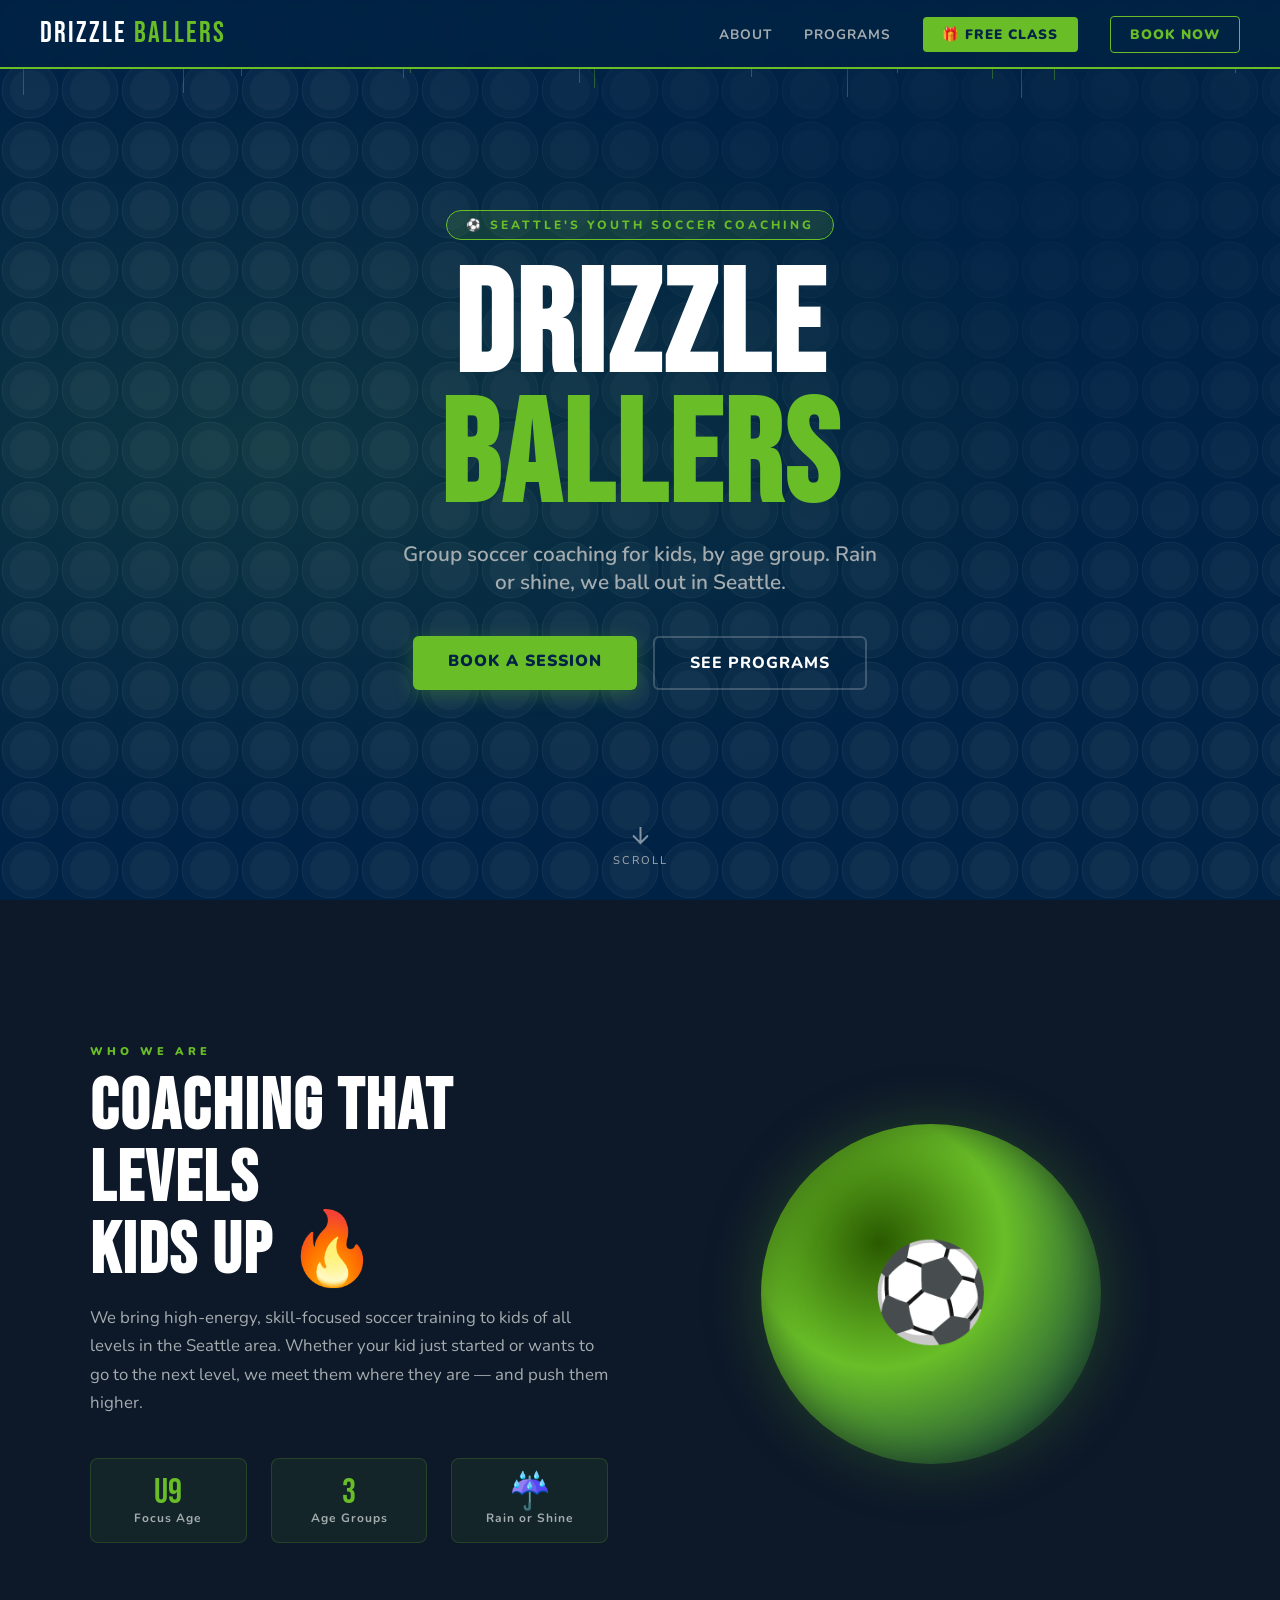
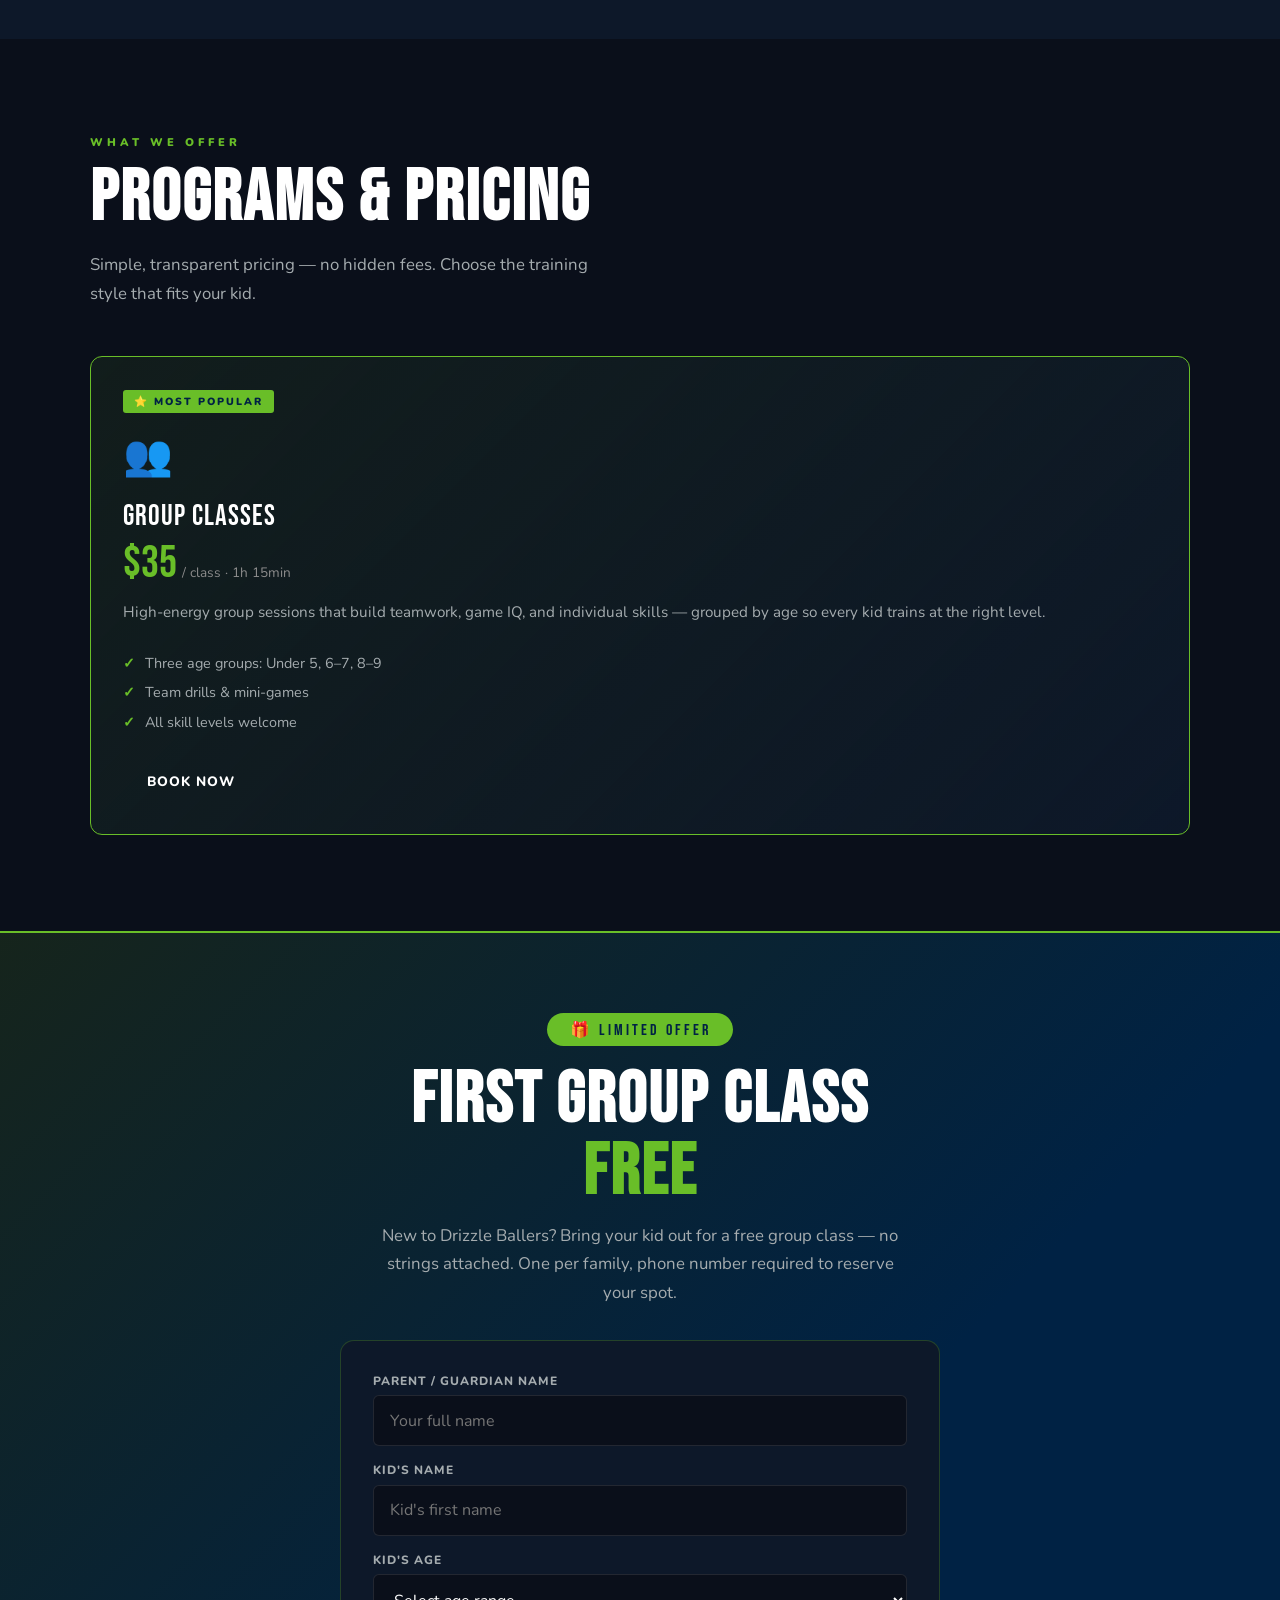
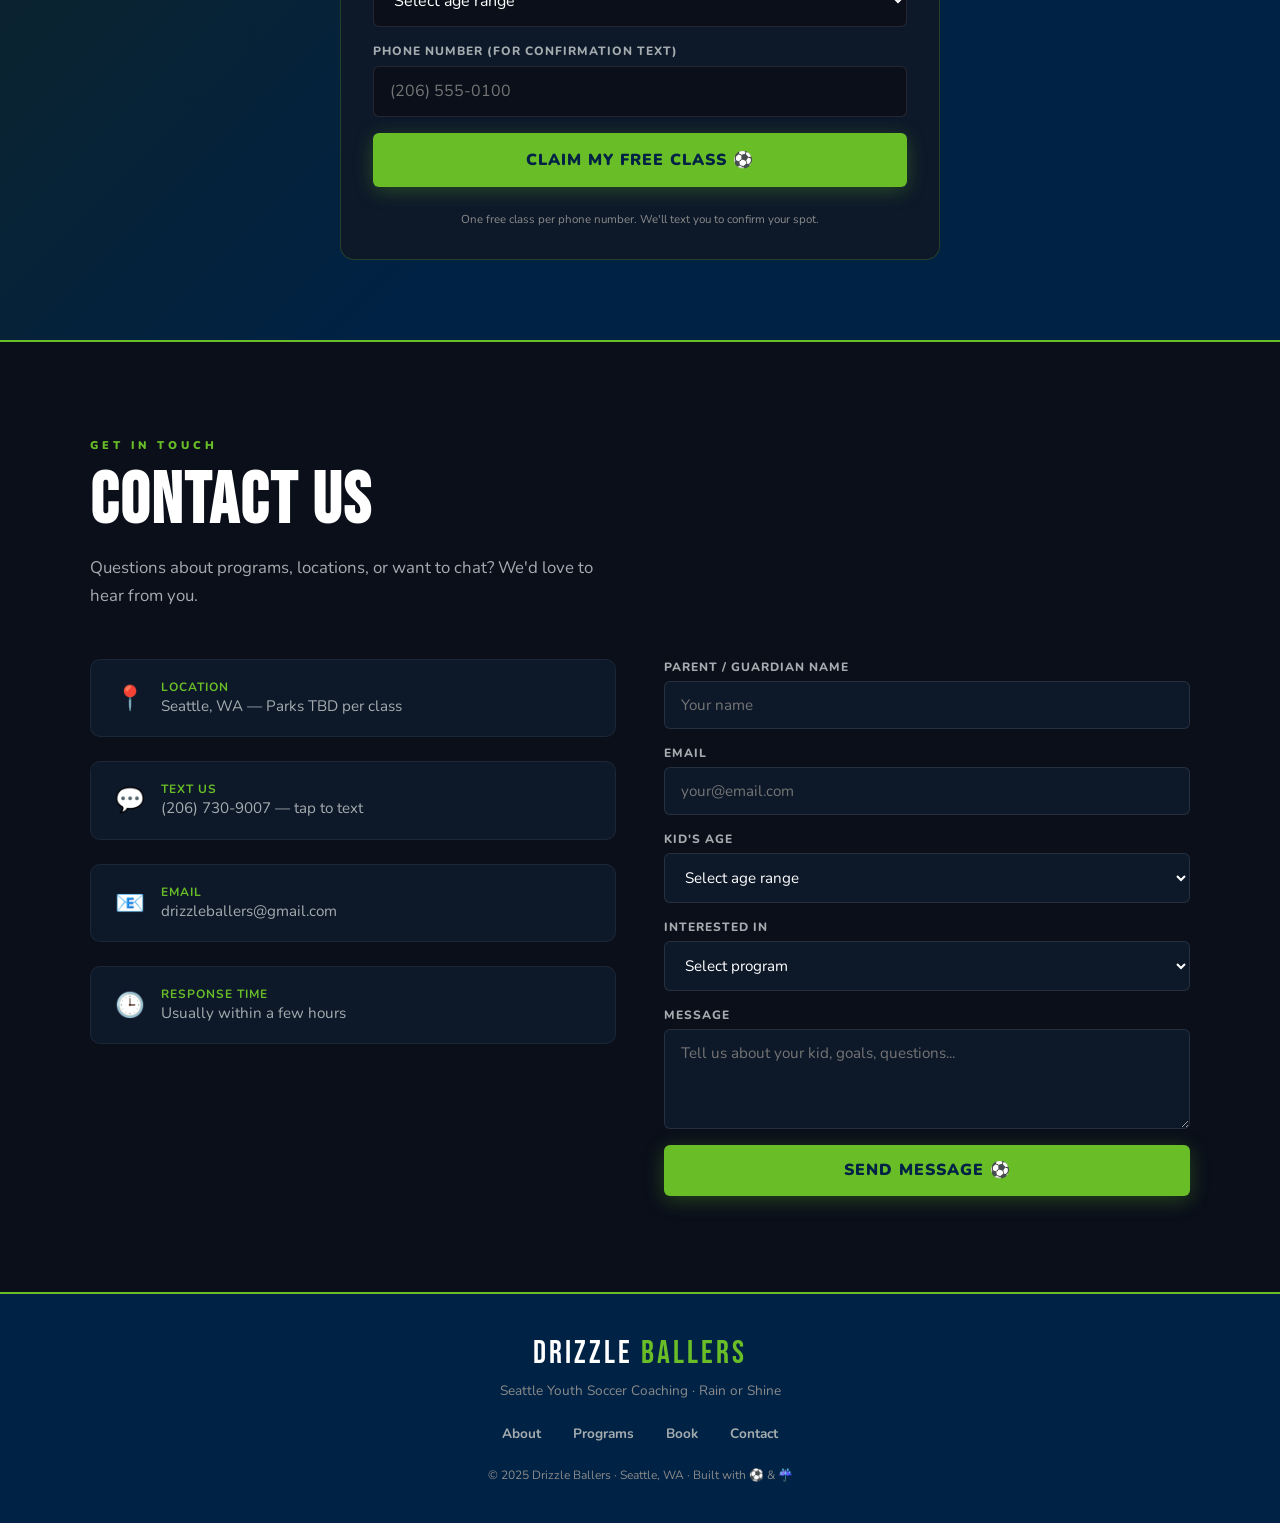
==== commit 073ff43b: "Show free-class booking as an inline Calendly widget instead of a new-tab link After claiming a free" ====
--- a/index.html
+++ b/index.html
@@ -175,6 +175,7 @@
       </button>
       <p class="fine-print">One free class per phone number. We'll text you to confirm your spot.</p>
     </form>
+    <div id="free-pass-widget" style="display:none;min-width:320px;height:600px;margin-top:1.5rem;"></div>
   </div>
 </section>
 
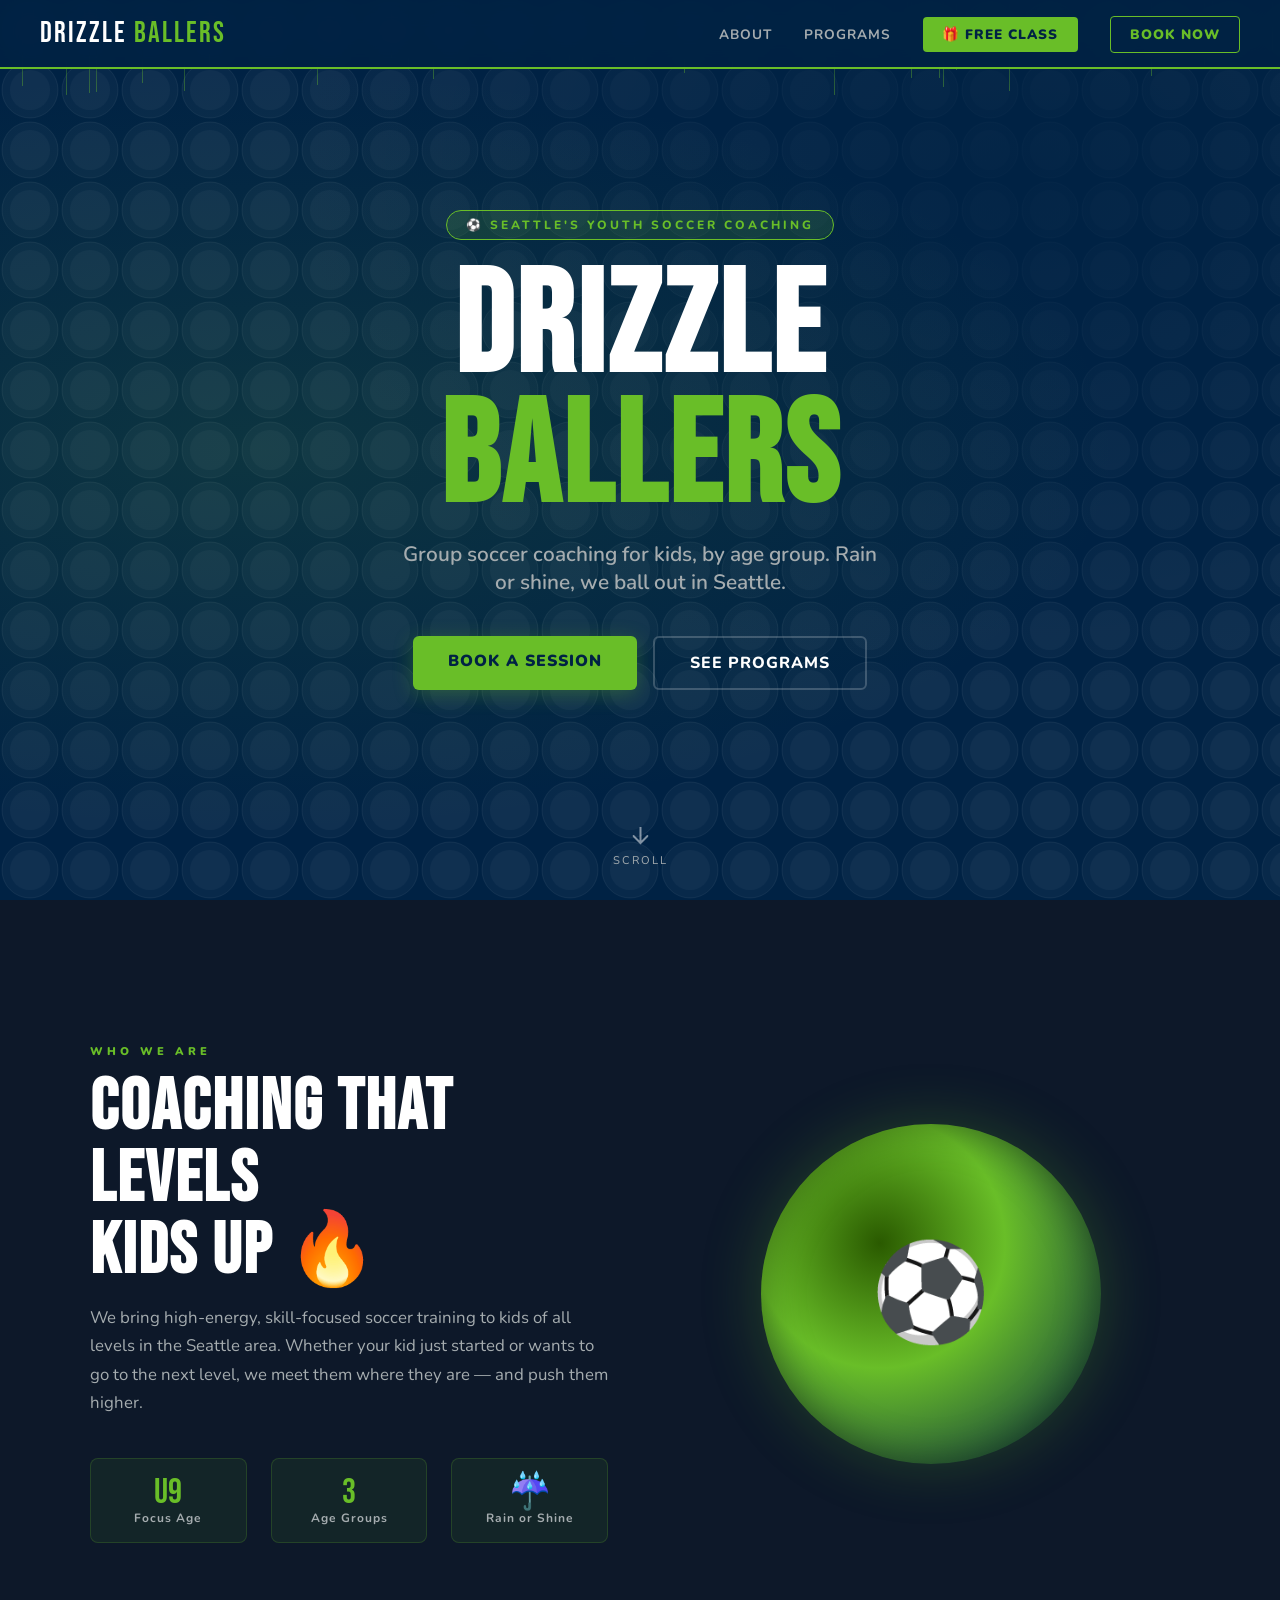
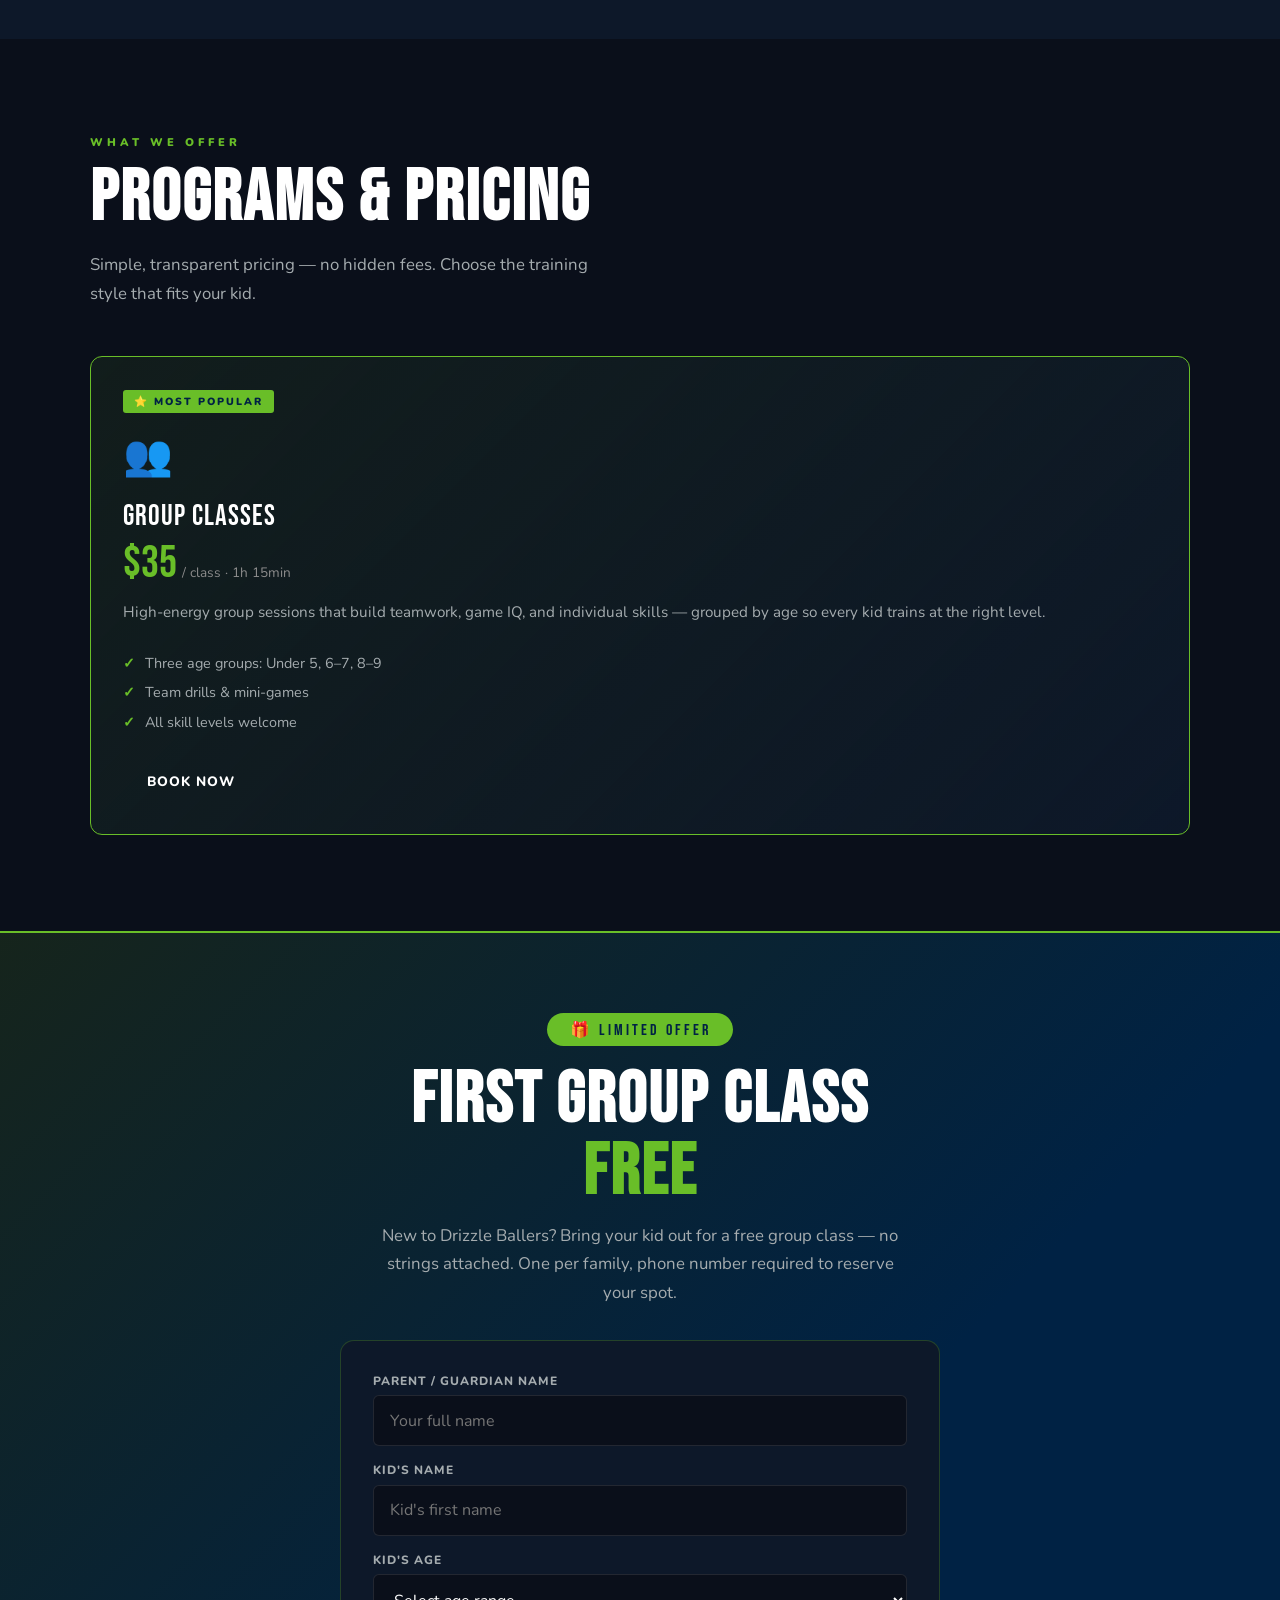
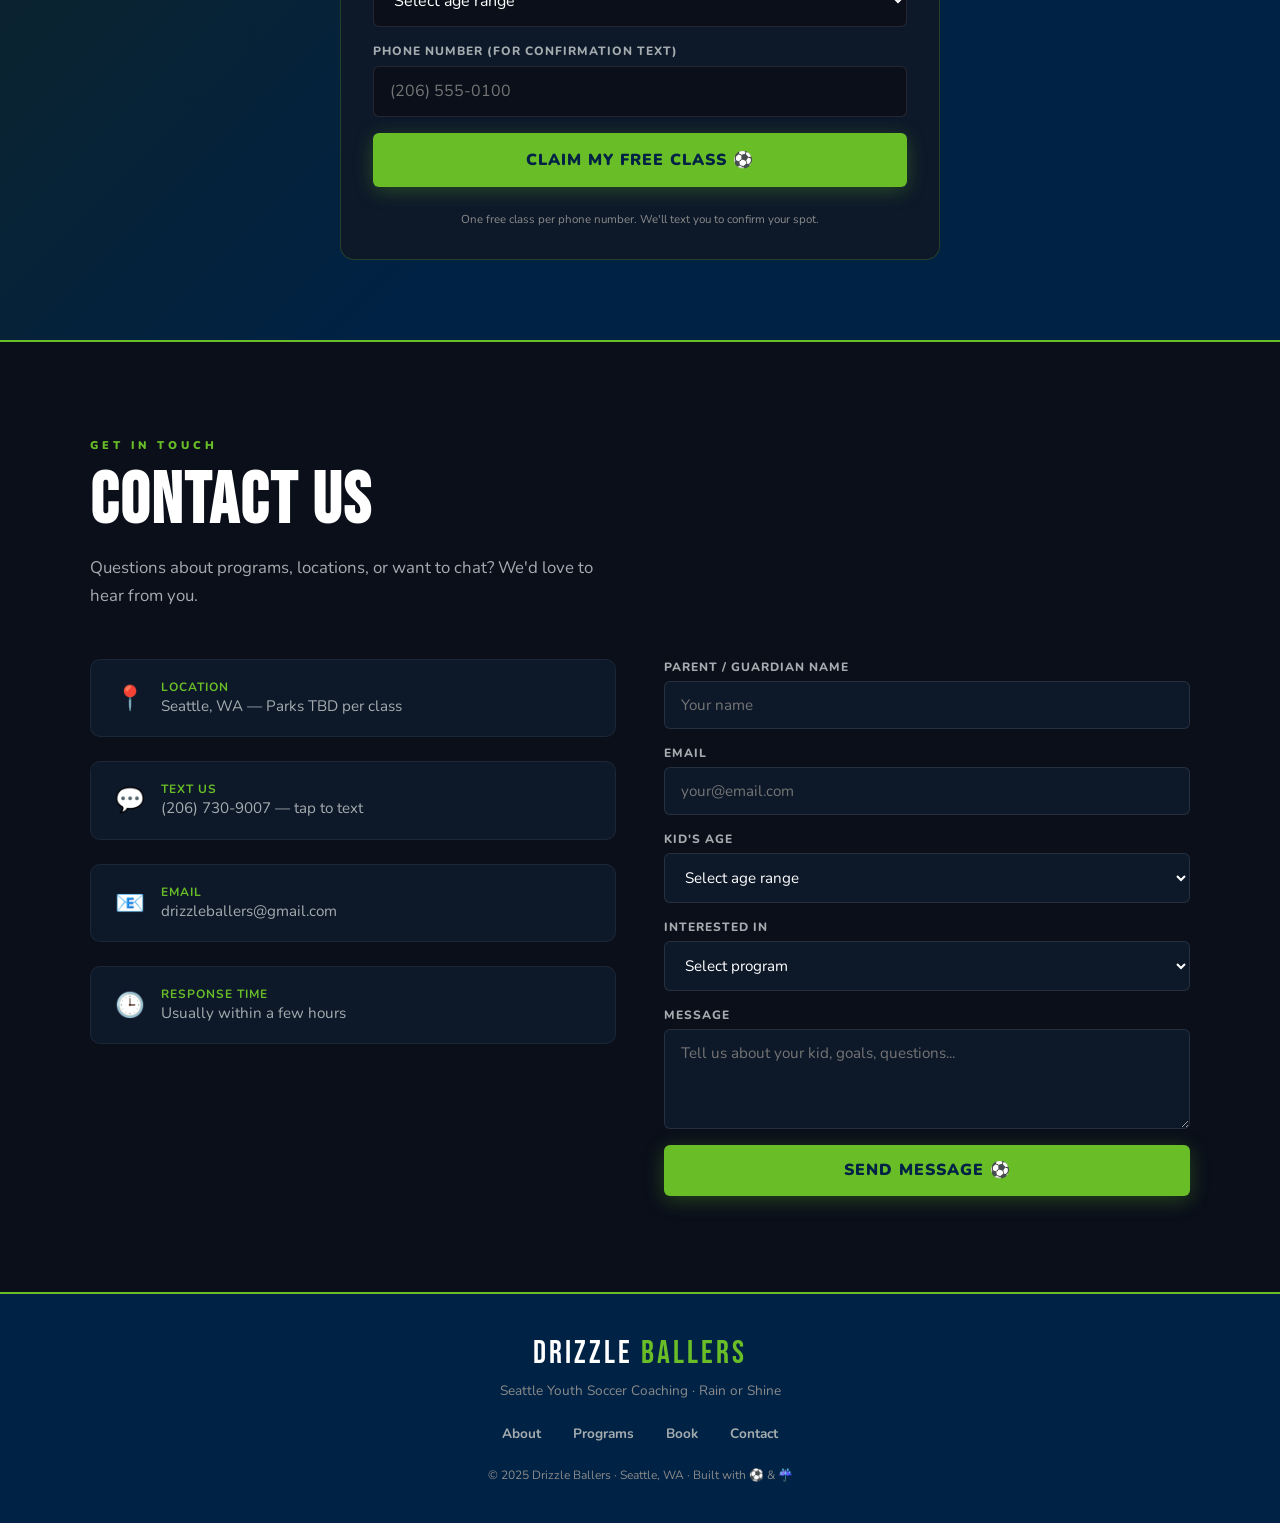
==== commit 18736046: "Open paid group-class booking in a new tab instead of an embedded widget Calendly only shows Apple P" ====
--- a/index.html
+++ b/index.html
@@ -109,31 +109,15 @@
           <button onclick="showGroupBooking()" class="btn-secondary" style="display:inline-block;font-size:0.85rem;padding:0.7rem 1.5rem;border:none;cursor:pointer;font-family:'Nunito',sans-serif;">Book Now</button>
         </div>
 
-        <!-- Age group selector -->
+        <!-- Age group selector — opens the matching Calendly event in a new tab -->
         <div id="booking-step-1" class="booking-step" style="display:none;">
           <div style="font-size:0.82rem;font-weight:800;color:var(--silver);letter-spacing:0.5px;text-transform:uppercase;margin-bottom:1rem;">Choose Age Group</div>
           <div style="display:flex;gap:0.8rem;flex-wrap:wrap;">
-            <button onclick="setAgeGroupAndShowCalendly('u5')" id="btn-u5" class="level-btn active">🌱 Under 5</button>
-            <button onclick="setAgeGroupAndShowCalendly('6-7')" id="btn-6-7" class="level-btn">⚡ 6–7</button>
-            <button onclick="setAgeGroupAndShowCalendly('8-9')" id="btn-8-9" class="level-btn">🔥 8–9</button>
-          </div>
-        </div>
-
-        <!-- Calendly widget (price + payment collected by Calendly/Stripe before the slot confirms) -->
-        <div id="booking-step-2" class="booking-step" style="display:none;">
-          <div style="font-size:0.75rem;color:var(--gray);text-transform:uppercase;letter-spacing:1px;margin-bottom:1rem;font-weight:800;">Select Your Time — <span id="level-display">Under 5</span></div>
-
-          <div id="calendly-group-widget" style="min-width:320px;height:600px;"></div>
-
-          <!-- Confirmation (shown once Calendly reports the event — and payment — is complete) -->
-          <div id="group-confirmed" style="display:none;margin-top:1rem;">
-            <div style="background:rgba(105,190,40,0.1);border:1px solid var(--green);border-radius:10px;padding:1rem;margin-bottom:1rem;">
-              <div style="color:var(--green);font-weight:800;margin-bottom:0.5rem;">✓ Booked & Paid!</div>
-              <div style="color:var(--gray);font-size:0.85rem;">Total: <strong id="confirm-total">$35</strong></div>
-              <div style="color:var(--gray);font-size:0.8rem;margin-top:0.5rem;">A confirmation email is on its way from Calendly. See you on the field! ⚽</div>
-            </div>
-            <button onclick="backToLevel()" class="btn-secondary" style="display:block;width:100%;font-size:0.85rem;padding:0.65rem 1.5rem;text-align:center;border:none;cursor:pointer;font-family:'Nunito',sans-serif;">← Book Another</button>
-          </div>
+            <button onclick="openAgeGroupBooking('u5')" id="btn-u5" class="level-btn active">🌱 Under 5</button>
+            <button onclick="openAgeGroupBooking('6-7')" id="btn-6-7" class="level-btn">⚡ 6–7</button>
+            <button onclick="openAgeGroupBooking('8-9')" id="btn-8-9" class="level-btn">🔥 8–9</button>
+          </div>
+          <p style="font-size:0.8rem;color:var(--gray);margin-top:1rem;">Opens Calendly in a new tab to pick your time and pay.</p>
         </div>
       </div>
 
